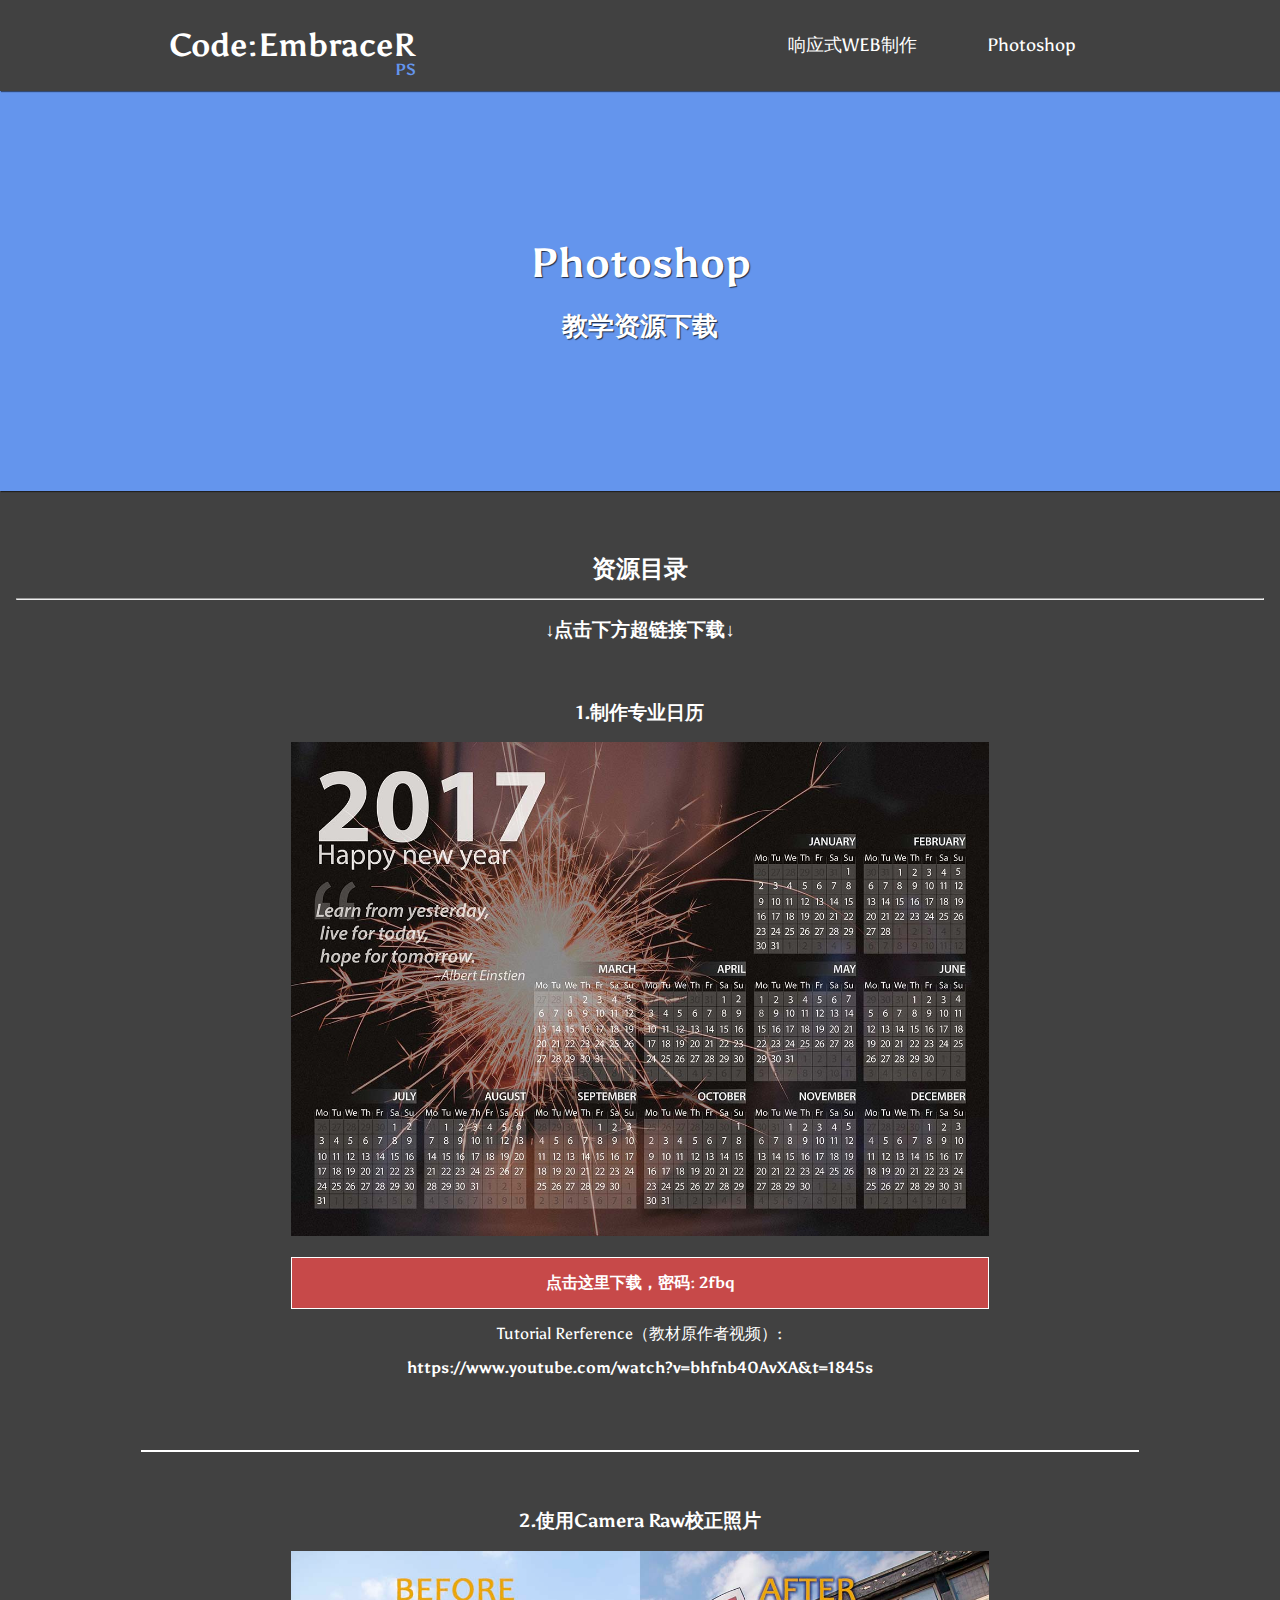
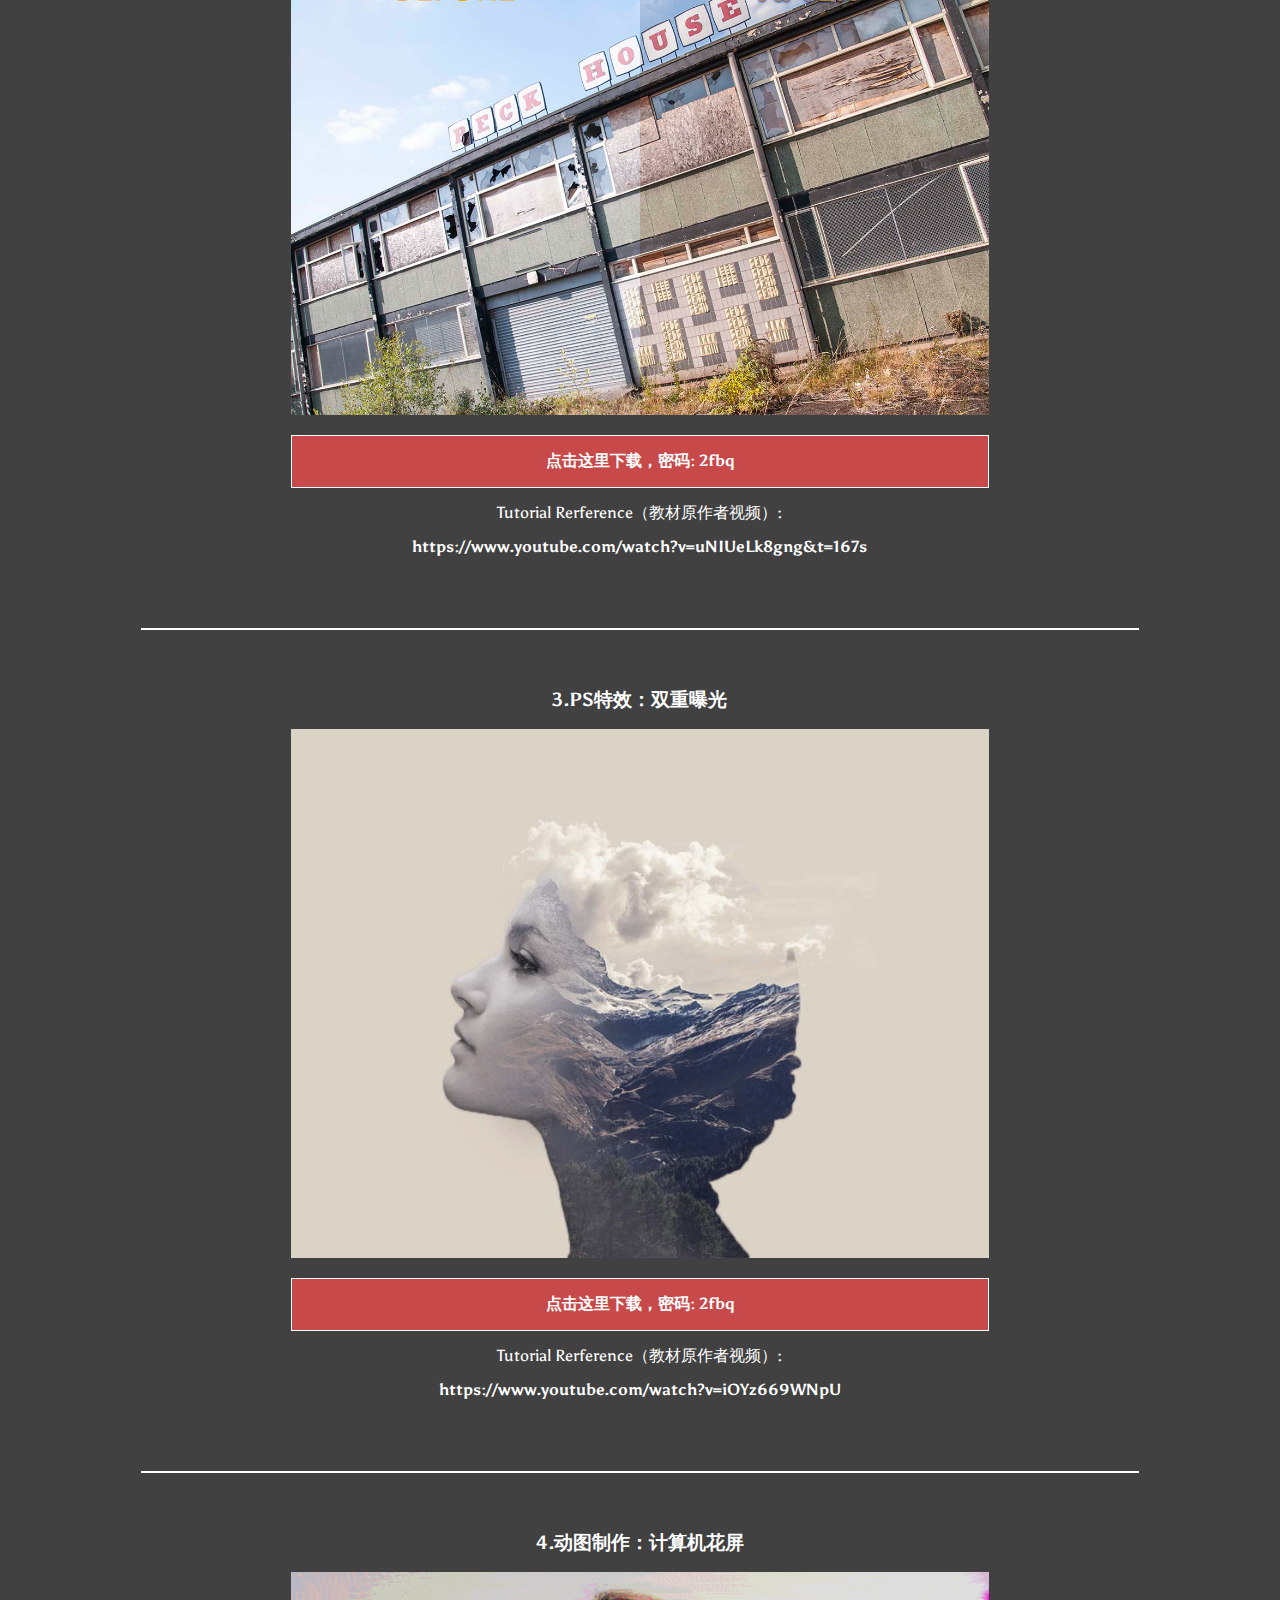
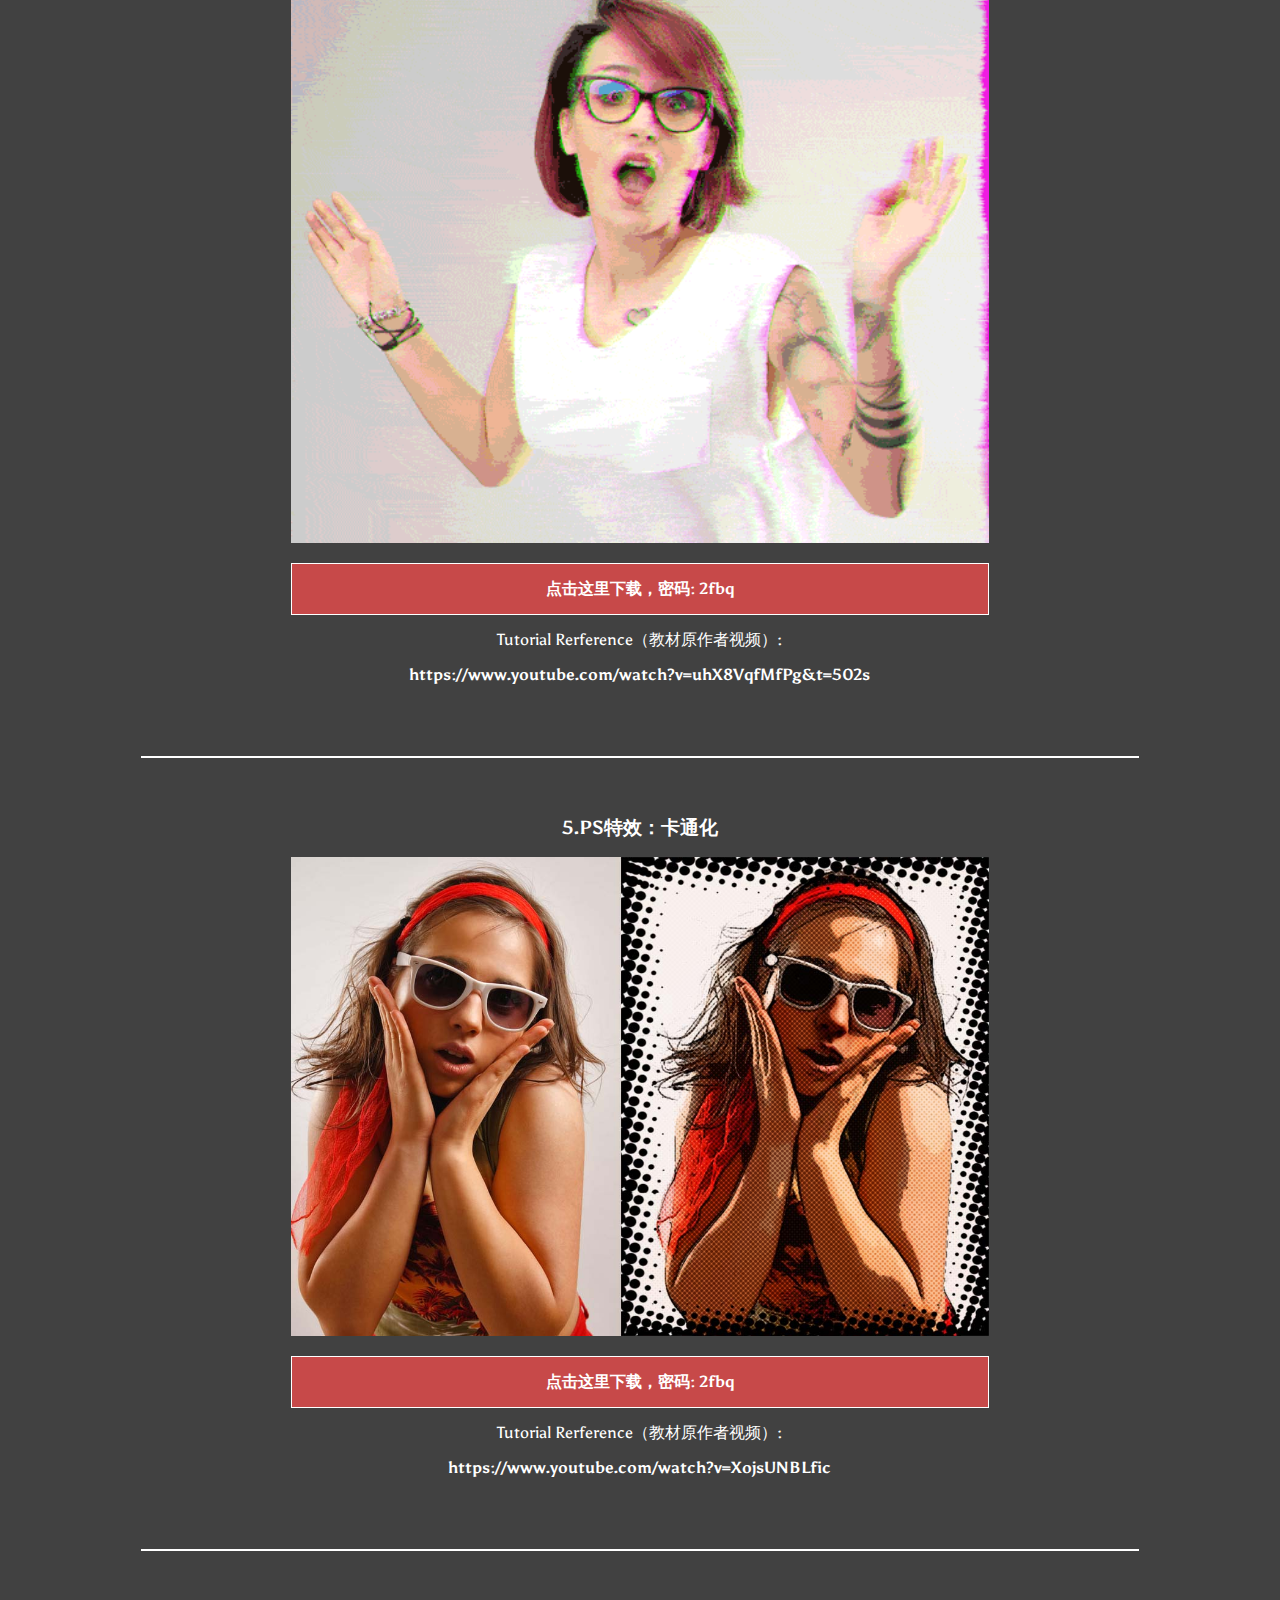
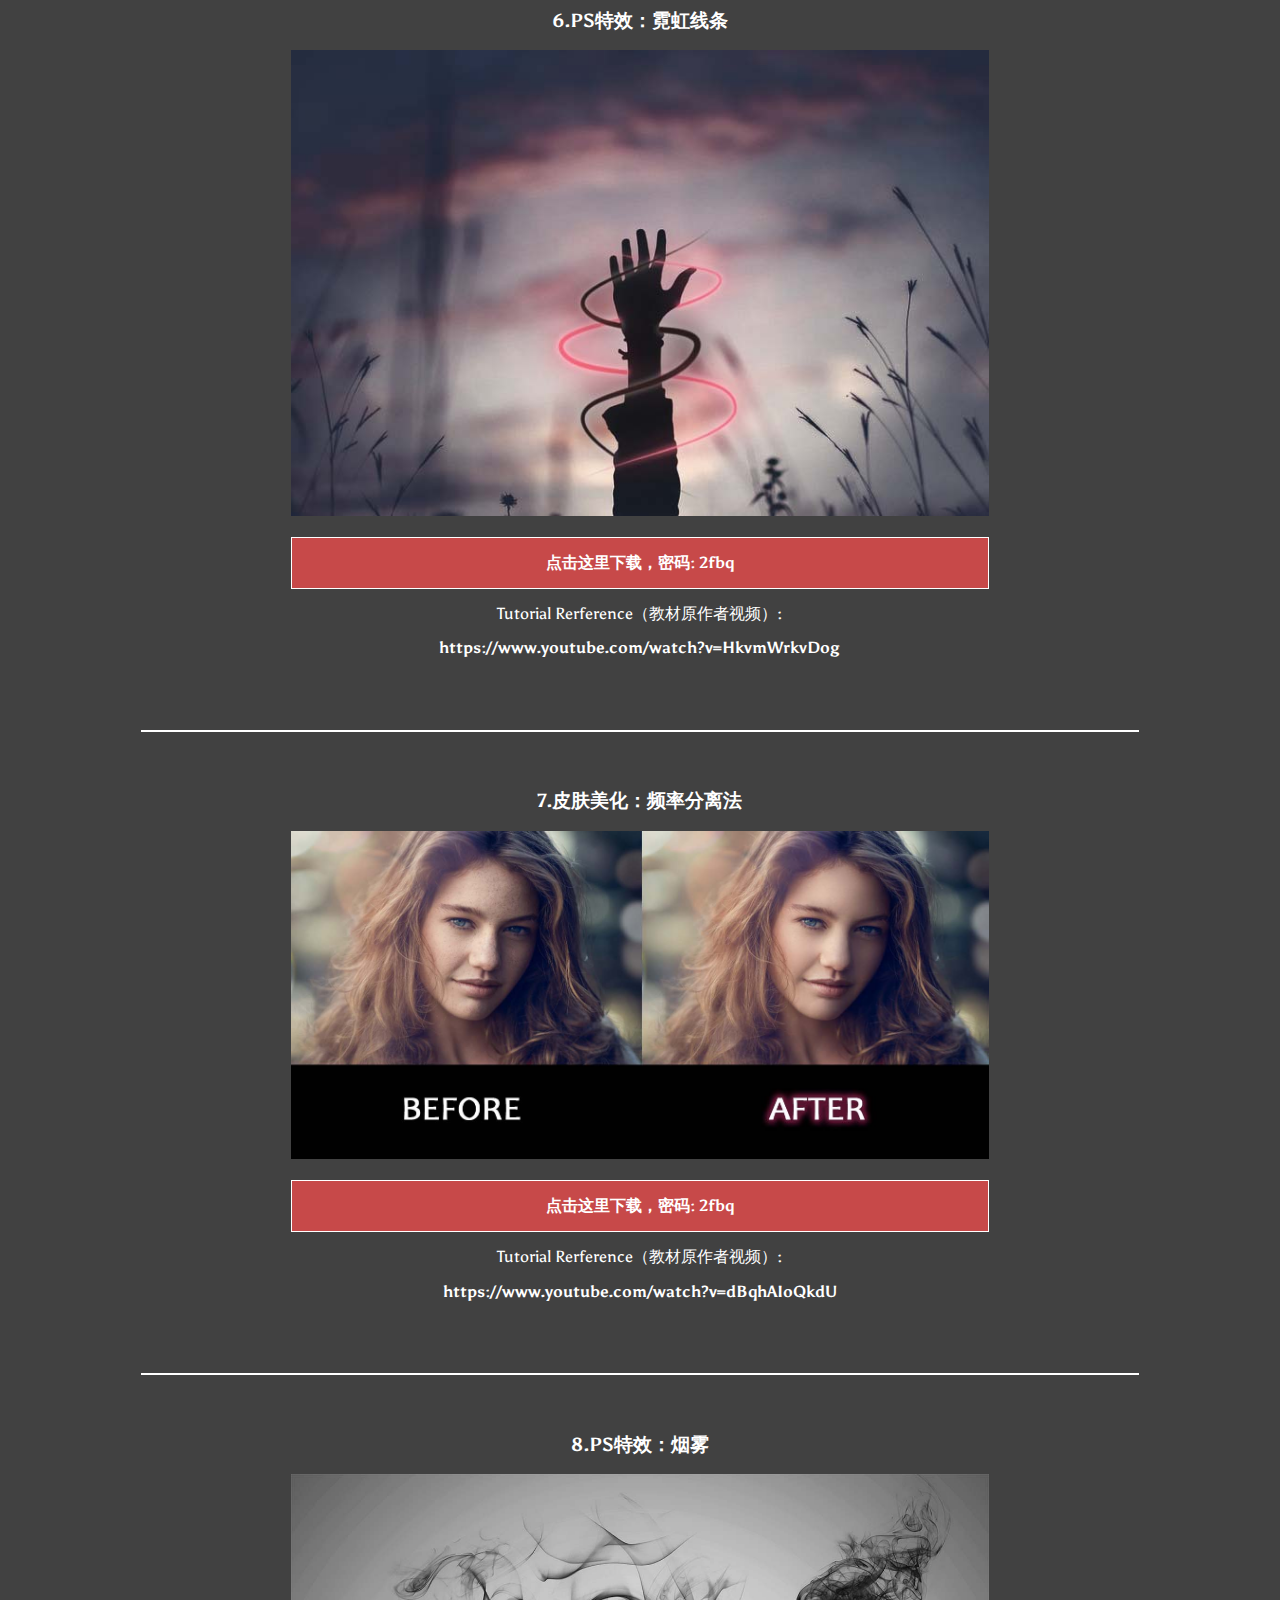
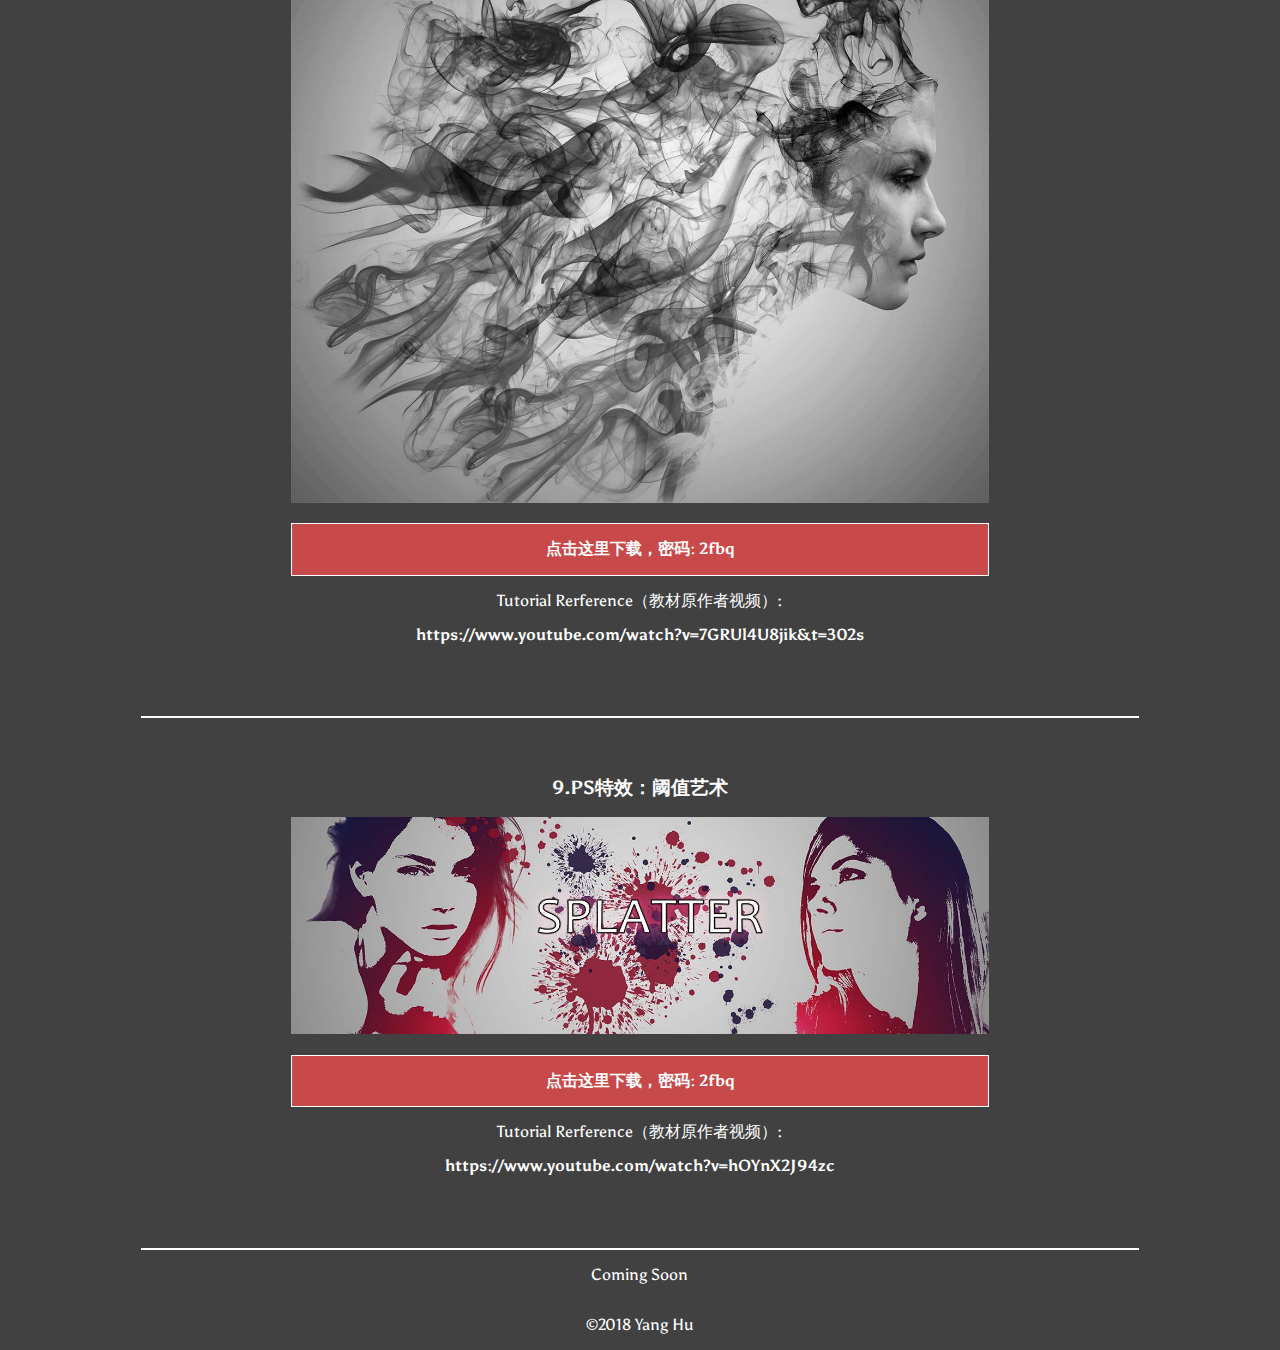
==== ps.html @ e0faf9c2 "responsive update" ====
<!DOCTYPE html>
<html>
<head>
    <head>
        <title>欢迎来到Yang的个人网站</title>
        <meta charset="utf-8"/>
        <link rel="stylesheet" type="text/css" href="sass/main.css">
        <link rel="stylesheet" type="text/css" href="sass/normalize.css">
        <link rel="shortcut icon" type="image/x-icon" href="images/favicon.ico">
        <meta name="viewport" content="width=device-width, initial-scale=1.0" />
    </head>
<body id="ps_page">

        <div class="wrap">
            <header class="main-header">
                <div class="logo_container">
                    
                    <h1 class="main-logo">
                        <a href="index.html">Code:EmbraceR</a>
                    </h1>
                    <h4>PS</h4>
                </div>
                <ul class="main-nav">
                    <li><a href="web.html">响应式WEB制作</a></li>
                    <li><a href="ps.html">Photoshop</a></li>    
<!--                    <li><a href="#">关于我</a></li>    -->
                </ul>
            </header>
            <section class="jumbotron">
                <h1>Photoshop</h1>
                <h2>教学资源下载</h2>
            </section>
  
  <section class="ps_container">
      <h2>资源目录</h2>
      <hr>
      <h3>↓点击下方超链接下载↓</h3>
      
      
    <div class="gallery">

        
        <figure>
            <a name="one"></a>
            <h3>1.制作专业日历</h3>
            <img src="images/PS//preview_lesson_1.jpg">
            <figcaption><a href="https://pan.baidu.com/s/19yXXMOMMv38JHJ6XLwfFrA">点击这里下载，密码: 2fbq</a></figcaption>
            <p>Tutorial Rerference（教材原作者视频）:<br/>
               <a href="https://www.youtube.com/watch?v=bhfnb40AvXA&t=1845s">https://www.youtube.com/watch?v=bhfnb40AvXA&t=1845s</a>
            </p>
        </figure>
        <hr>

        <figure>
            <a name="two"></a>
            <h3>2.使用Camera Raw校正照片</h3>
            <img src="images/PS//preview_lesson_2.jpg">
            <figcaption><a href="https://pan.baidu.com/s/19yXXMOMMv38JHJ6XLwfFrA">点击这里下载，密码: 2fbq</a></figcaption>
            <p>Tutorial Rerference（教材原作者视频）:<br/>
               <a href="https://www.youtube.com/watch?v=uNIUeLk8gng&t=167s">https://www.youtube.com/watch?v=uNIUeLk8gng&t=167s</a>
            </p>
        </figure>
        <hr>

        <figure>
            <a name="three"></a>
            <h3>3.PS特效：双重曝光</h3>
            <img src="images/PS//preview_lesson_3.jpg">
            <figcaption><a href="https://pan.baidu.com/s/19yXXMOMMv38JHJ6XLwfFrA">点击这里下载，密码: 2fbq</a></figcaption>
            <p>Tutorial Rerference（教材原作者视频）:<br/>
               <a href="https://www.youtube.com/watch?v=iOYz669WNpU">https://www.youtube.com/watch?v=iOYz669WNpU</a>
            </p>
        </figure>
        <hr>

        <figure>
            <a name="four"></a>
            <h3>4.动图制作：计算机花屏</h3>
            <img src="images/PS//preview_lesson_4.gif">
            <figcaption><a href="https://pan.baidu.com/s/19yXXMOMMv38JHJ6XLwfFrA">点击这里下载，密码: 2fbq</a></figcaption>
            <p>Tutorial Rerference（教材原作者视频）:<br/>
               <a href="https://www.youtube.com/watch?v=uhX8VqfMfPg&t=502s">https://www.youtube.com/watch?v=uhX8VqfMfPg&t=502s</a>
            </p>
        </figure>
        <hr>

        <figure>
            <a name="five"></a>
            <h3>5.PS特效：卡通化</h3>
            <img src="images/PS//preview_lesson_5.jpg">
            <figcaption><a href="https://pan.baidu.com/s/19yXXMOMMv38JHJ6XLwfFrA">点击这里下载，密码: 2fbq</a></figcaption>
            <p>Tutorial Rerference（教材原作者视频）:<br/>
               <a href="https://www.youtube.com/watch?v=XojsUNBLfic">https://www.youtube.com/watch?v=XojsUNBLfic</a>
            </p>
        </figure>
        <hr>

        <figure>
            <a name="six"></a>
            <h3>6.PS特效：霓虹线条</h3>
            <img src="images/PS//preview_lesson_6.jpg">
            <figcaption><a href="https://pan.baidu.com/s/19yXXMOMMv38JHJ6XLwfFrA">点击这里下载，密码: 2fbq</a></figcaption>
            <p>Tutorial Rerference（教材原作者视频）:<br/>
               <a href="https://www.youtube.com/watch?v=HkvmWrkvDog">https://www.youtube.com/watch?v=HkvmWrkvDog</a>
            </p>
        </figure>
        <hr>

        <figure>
            <a name="seven"></a>
            <h3>7.皮肤美化：频率分离法</h3>
            <img src="images/PS//preview_lesson_7.jpg">
            <figcaption><a href="https://pan.baidu.com/s/19yXXMOMMv38JHJ6XLwfFrA">点击这里下载，密码: 2fbq</a></figcaption>
            <p>Tutorial Rerference（教材原作者视频）:<br/>
               <a href="https://www.youtube.com/watch?v=dBqhAIoQkdU">https://www.youtube.com/watch?v=dBqhAIoQkdU</a>
            </p>
        </figure>
        <hr>

        <figure>
            <a name="eight"></a>
            <h3>8.PS特效：烟雾</h3>
            <img src="images/PS//preview_lesson_8.jpg">
            <figcaption><a href="https://pan.baidu.com/s/19yXXMOMMv38JHJ6XLwfFrA">点击这里下载，密码: 2fbq</a></figcaption>
            <p>Tutorial Rerference（教材原作者视频）:<br/>
               <a href="https://www.youtube.com/watch?v=7GRUl4U8jik&t=302s">https://www.youtube.com/watch?v=7GRUl4U8jik&t=302s</a>
            </p>
        </figure>
        <hr>

        <figure>
            <a name="nine"></a>
            <h3>9.PS特效：阈值艺术</h3>
            <img src="images/PS//preview_lesson_9.jpg">
            <figcaption><a href="https://pan.baidu.com/s/19yXXMOMMv38JHJ6XLwfFrA">点击这里下载，密码: 2fbq</a></figcaption>
            <p>Tutorial Rerference（教材原作者视频）:<br/>
               <a href="https://www.youtube.com/watch?v=hOYnX2J94zc">https://www.youtube.com/watch?v=hOYnX2J94zc</a>
            </p>
        </figure>
        <hr>
        <p class="comingsoon">Coming Soon</p>
    </div>
  </section>
  
  <footer>
    	<div class="row">
        <p class="col-sm-4">&copy;2018 Yang Hu</p>
        </div>
  </footer>
  
  
    </div>
  
</body>

      
<!--
      <div class="gallery">

                <hr>
                <figure>
                    <a name="one"></a>
                    <h3>1.制作专业日历</h3>
                    <img src="images/PS//preview_lesson_1.jpg">
                    <figcaption><a href="https://pan.baidu.com/s/19yXXMOMMv38JHJ6XLwfFrA">点击这里下载，密码: 2fbq</a></figcaption>
                    <p>Tutorial Rerference（教材原作者视频）:<br/>
                       <a href="https://www.youtube.com/watch?v=bhfnb40AvXA&t=1845s">https://www.youtube.com/watch?v=bhfnb40AvXA&t=1845s</a>
                    </p>
                </figure>
                <hr>
          
                <figure>
                    <a name="two"></a>
                    <h3>2.使用Camera Raw校正照片</h3>
                    <img src="images/PS//preview_lesson_2.jpg">
                    <figcaption><a href="https://pan.baidu.com/s/19yXXMOMMv38JHJ6XLwfFrA">点击这里下载，密码: 2fbq</a></figcaption>
                    <p>Tutorial Rerference（教材原作者视频）:<br/>
                       <a href="https://www.youtube.com/watch?v=uNIUeLk8gng&t=167s">https://www.youtube.com/watch?v=uNIUeLk8gng&t=167s</a>
                    </p>
                </figure>
                <hr>
          
                <figure>
                    <a name="three"></a>
                    <h3>3.PS特效：双重曝光</h3>
                    <img src="images/PS//preview_lesson_3.jpg">
                    <figcaption><a href="https://pan.baidu.com/s/19yXXMOMMv38JHJ6XLwfFrA">点击这里下载，密码: 2fbq</a></figcaption>
                    <p>Tutorial Rerference（教材原作者视频）:<br/>
                       <a href="https://www.youtube.com/watch?v=iOYz669WNpU">https://www.youtube.com/watch?v=iOYz669WNpU</a>
                    </p>
                </figure>
                <hr>
          
                <figure>
                    <a name="four"></a>
                    <h3>4.动图制作：计算机花屏</h3>
                    <img src="images/PS//preview_lesson_4.gif">
                    <figcaption><a href="https://pan.baidu.com/s/19yXXMOMMv38JHJ6XLwfFrA">点击这里下载，密码: 2fbq</a></figcaption>
                    <p>Tutorial Rerference（教材原作者视频）:<br/>
                       <a href="https://www.youtube.com/watch?v=uhX8VqfMfPg&t=502s">https://www.youtube.com/watch?v=uhX8VqfMfPg&t=502s</a>
                    </p>
                </figure>
                <hr>

                <figure>
                    <a name="five"></a>
                    <h3>5.PS特效：卡通化</h3>
                    <img src="images/PS//preview_lesson_5.jpg">
                    <figcaption><a href="https://pan.baidu.com/s/19yXXMOMMv38JHJ6XLwfFrA">点击这里下载，密码: 2fbq</a></figcaption>
                    <p>Tutorial Rerference（教材原作者视频）:<br/>
                       <a href="https://www.youtube.com/watch?v=XojsUNBLfic">https://www.youtube.com/watch?v=XojsUNBLfic</a>
                    </p>
                </figure>
                <hr>
          
                <figure>
                    <a name="six"></a>
                    <h3>6.PS特效：霓虹线条</h3>
                    <img src="images/PS//preview_lesson_6.jpg">
                    <figcaption><a href="https://pan.baidu.com/s/19yXXMOMMv38JHJ6XLwfFrA">点击这里下载，密码: 2fbq</a></figcaption>
                    <p>Tutorial Rerference（教材原作者视频）:<br/>
                       <a href="https://www.youtube.com/watch?v=HkvmWrkvDog">https://www.youtube.com/watch?v=HkvmWrkvDog</a>
                    </p>
                </figure>
                <hr>
          
                <figure>
                    <a name="seven"></a>
                    <h3>7.皮肤美化：频率分离法</h3>
                    <img src="images/PS//preview_lesson_7.jpg">
                    <figcaption><a href="https://pan.baidu.com/s/19yXXMOMMv38JHJ6XLwfFrA">点击这里下载，密码: 2fbq</a></figcaption>
                    <p>Tutorial Rerference（教材原作者视频）:<br/>
                       <a href="https://www.youtube.com/watch?v=dBqhAIoQkdU">https://www.youtube.com/watch?v=dBqhAIoQkdU</a>
                    </p>
                </figure>
                <hr>
          
                <figure>
                    <a name="eight"></a>
                    <h3>8.PS特效：烟雾</h3>
                    <img src="images/PS//preview_lesson_8.jpg">
                    <figcaption><a href="https://pan.baidu.com/s/19yXXMOMMv38JHJ6XLwfFrA">点击这里下载，密码: 2fbq</a></figcaption>
                    <p>Tutorial Rerference（教材原作者视频）:<br/>
                       <a href="https://www.youtube.com/watch?v=7GRUl4U8jik&t=302s">https://www.youtube.com/watch?v=7GRUl4U8jik&t=302s</a>
                    </p>
                </figure>
                <hr>

                <figure>
                    <a name="nine"></a>
                    <h3>9.PS特效：阈值艺术</h3>
                    <img src="images/PS//preview_lesson_9.jpg">
                    <figcaption><a href="https://pan.baidu.com/s/19yXXMOMMv38JHJ6XLwfFrA">点击这里下载，密码: 2fbq</a></figcaption>
                    <p>Tutorial Rerference（教材原作者视频）:<br/>
                       <a href="https://www.youtube.com/watch?v=hOYnX2J94zc">https://www.youtube.com/watch?v=hOYnX2J94zc</a>
                    </p>
                </figure>
                <hr>
                <p class="comingsoon">Coming Soon</p>
        </div>
-->
---- sass/main.css ----
@import url("https://fonts.googleapis.com/css?family=Roboto");
@import url("https://fonts.googleapis.com/css?family=Asul");
* {
  box-sizing: border-box;
  text-decoration: none;
  list-style: none;
  margin: 0;
  padding: 0;
  font-family: 'Asul', sans-serif; }

header {
  background-color: #414141;
  text-align: center;
  padding: 1em 0; }
  header a {
    color: white;
    display: block; }
  header .main-logo {
    margin: 0;
    padding-bottom: .5em; }
    header .main-logo a {
      color: white; }
      header .main-logo a:hover {
        color: #A58FEE; }
  header .main-nav li a {
    padding: 1em 0; }
    header .main-nav li a:hover {
      background-color: firebrick;
      transition: .3s; }

@media screen and (min-width: 690px) {
  .main-header {
    display: flex;
    justify-content: space-around;
    align-items: center;
    padding: 0;
    position: relative;
    z-index: 1000;
    box-shadow: 1px 1px 1px rgba(0, 0, 0, 0.5); }
    .main-header .main-logo {
      padding: 0; }
      .main-header .main-logo a {
        padding: .5em 0; }
    .main-header .main-nav {
      display: flex; }
      .main-header .main-nav li {
        font-size: 1.1em; }
        .main-header .main-nav li a {
          padding: 2em 2em; } }
footer {
  text-align: center;
  color: white;
  padding: 1em 0; }

.wrap {
  min-height: calc(100vh - 50px); }

.jumbotron {
  background-color: #544094;
  text-align: center;
  padding: 1.2em 1em;
  height: 300px;
  display: flex;
  flex-direction: column;
  justify-content: center;
  color: white;
  text-shadow: 1px 1px 1px rgba(0, 0, 0, 0.7);
  cursor: default; }
  .jumbotron h1, .jumbotron h2 {
    margin: 0; }
  .jumbotron h1 {
    font-size: 1.6em; }
  .jumbotron h2 {
    font-size: 1em;
    padding-top: 1em; }

@media screen and (min-width: 690px) {
  .jumbotron {
    height: 400px;
    font-size: 1.6em;
    box-shadow: 1px 1px 1px rgba(0, 0, 0, 0.5); } }
body {
  background-color: #414141; }

.col {
  margin: 2em 0;
  display: flex;
  flex-direction: column;
  align-items: center;
  justify-content: center;
  color: white;
  padding: 1em;
  cursor: default; }
  .col h1 {
    font-size: 4em;
    margin: 0; }
  .col p {
    padding: 1em 0;
    font-size: 1.2em; }
  .col ul li {
    padding: .5em 0;
    list-style: square;
    font-size: 1.1em; }
  .col .button {
    margin: 3em 0; }
    .col .button a {
      padding: 1em 6em;
      border-radius: 10px;
      background-color: white;
      border: 0px;
      font-weight: 600;
      font-size: 1.2em;
      color: black; }
      .col .button a:hover {
        background-color: #9CBF56;
        color: white;
        transition: .2s;
        text-shadow: 1px 2px 1px black; }

.web_dev h1 {
  text-shadow: 3px 4px 3px #9CBF56; }

.photoshop h1 {
  text-shadow: 3px 4px 3px cornflowerblue; }
.photoshop .button a:hover {
  background-color: cornflowerblue; }

@media screen and (min-width: 690px) {
  .index_container {
    display: flex;
    width: 90%;
    margin: auto;
    justify-content: space-around;
    align-items: baseline; }
    .index_container button {
      padding: 1em 4em; } }
body#web_page {
  background-color: #414141; }
  body#web_page .jumbotron {
    background-color: #9CBF56; }

header {
  background-color: #414141;
  text-align: center;
  padding: 1em 0; }
  header a {
    color: white;
    display: block; }
  header .main-logo {
    margin: 0;
    padding-bottom: .5em; }
    header .main-logo a {
      color: white; }
      header .main-logo a:hover {
        color: #A58FEE; }
  header .main-nav li a {
    padding: 1em 0; }
    header .main-nav li a:hover {
      background-color: firebrick;
      transition: .3s; }

@media screen and (min-width: 690px) {
  .main-header {
    display: flex;
    justify-content: space-around;
    align-items: center;
    padding: 0;
    position: relative;
    z-index: 1000;
    box-shadow: 1px 1px 1px rgba(0, 0, 0, 0.5); }
    .main-header .main-logo {
      padding: 0; }
      .main-header .main-logo a {
        padding: .5em 0; }
    .main-header .main-nav {
      display: flex; }
      .main-header .main-nav li {
        font-size: 1.1em; }
        .main-header .main-nav li a {
          padding: 2em 2em; } }
footer {
  text-align: center;
  color: white;
  padding: 1em 0; }

.wrap {
  min-height: calc(100vh - 50px); }

.jumbotron {
  background-color: #544094;
  text-align: center;
  padding: 1.2em 1em;
  height: 300px;
  display: flex;
  flex-direction: column;
  justify-content: center;
  color: white;
  text-shadow: 1px 1px 1px rgba(0, 0, 0, 0.7);
  cursor: default; }
  .jumbotron h1, .jumbotron h2 {
    margin: 0; }
  .jumbotron h1 {
    font-size: 1.6em; }
  .jumbotron h2 {
    font-size: 1em;
    padding-top: 1em; }

@media screen and (min-width: 690px) {
  .jumbotron {
    height: 400px;
    font-size: 1.6em;
    box-shadow: 1px 1px 1px rgba(0, 0, 0, 0.5); } }
h4 {
  color: #9CBF56; }

.web_container {
  margin-top: 3em;
  text-align: center;
  color: white;
  padding: 1em; }
  .web_container hr {
    margin: 1em 0; }
  .web_container h3 {
    margin: 1em 0; }
  .web_container .course_menu {
    width: 90%;
    margin: 0;
    margin: auto; }
    .web_container .course_menu li {
      text-align: left;
      font-size: 1.1em;
      list-style: decimal;
      width: 80%;
      margin: auto; }
      .web_container .course_menu li a {
        color: white;
        display: block;
        padding: 1.5em 0;
        border: 2px solid rgba(255, 255, 255, 0); }
        .web_container .course_menu li a:hover {
          background-color: #9CBF56;
          border: 2px solid white;
          transition: .3s;
          text-shadow: 1px 1px 1px rgba(0, 0, 0, 0.5);
          border-radius: 5px; }
        .web_container .course_menu li a::before {
          content: "   ";
          display: inline-block;
          width: 10px; }

@media screen and (min-width: 690px) {
  .web_container {
    width: 90%;
    margin: auto; }
    .web_container .course_menu {
      width: 100%;
      margin: auto;
      display: flex;
      justify-content: space-evenly; }
      .web_container .course_menu .grouping {
        padding: 1em;
        border: 1px dotted white;
        flex-basis: 30%; }
      .web_container .course_menu .groupOne::before {
        content: "I";
        font-size: 2em; }
      .web_container .course_menu .groupTwo::before {
        content: "II";
        font-size: 2em; }
      .web_container .course_menu .groupThree::before {
        content: "III";
        font-size: 2em; }

  .logo_container {
    position: relative; }
    .logo_container h4 {
      margin: 0;
      position: absolute;
      bottom: 0;
      right: 0; } }
header {
  background-color: #414141;
  text-align: center;
  padding: 1em 0; }
  header a {
    color: white;
    display: block; }
  header .main-logo {
    margin: 0;
    padding-bottom: .5em; }
    header .main-logo a {
      color: white; }
      header .main-logo a:hover {
        color: #A58FEE; }
  header .main-nav li a {
    padding: 1em 0; }
    header .main-nav li a:hover {
      background-color: firebrick;
      transition: .3s; }

@media screen and (min-width: 690px) {
  .main-header {
    display: flex;
    justify-content: space-around;
    align-items: center;
    padding: 0;
    position: relative;
    z-index: 1000;
    box-shadow: 1px 1px 1px rgba(0, 0, 0, 0.5); }
    .main-header .main-logo {
      padding: 0; }
      .main-header .main-logo a {
        padding: .5em 0; }
    .main-header .main-nav {
      display: flex; }
      .main-header .main-nav li {
        font-size: 1.1em; }
        .main-header .main-nav li a {
          padding: 2em 2em; } }
footer {
  text-align: center;
  color: white;
  padding: 1em 0; }

.wrap {
  min-height: calc(100vh - 50px); }

.jumbotron {
  background-color: #544094;
  text-align: center;
  padding: 1.2em 1em;
  height: 300px;
  display: flex;
  flex-direction: column;
  justify-content: center;
  color: white;
  text-shadow: 1px 1px 1px rgba(0, 0, 0, 0.7);
  cursor: default; }
  .jumbotron h1, .jumbotron h2 {
    margin: 0; }
  .jumbotron h1 {
    font-size: 1.6em; }
  .jumbotron h2 {
    font-size: 1em;
    padding-top: 1em; }

@media screen and (min-width: 690px) {
  .jumbotron {
    height: 400px;
    font-size: 1.6em;
    box-shadow: 1px 1px 1px rgba(0, 0, 0, 0.5); } }
body#ps_page {
  background-color: #414141; }
  body#ps_page .jumbotron {
    background-color: cornflowerblue; }
  body#ps_page h4 {
    color: cornflowerblue; }

.ps_container {
  margin-top: 3em;
  text-align: center;
  color: white;
  padding: 1em; }
  .ps_container hr {
    margin: 1em 0; }
  .ps_container h3 {
    margin: 1em 0; }

.gallery {
  margin: auto; }
  .gallery img {
    width: 100%;
    margin: auto;
    padding-bottom: 1em; }
  .gallery hr {
    border: 0.5px solid white; }
  .gallery figure {
    margin: auto;
    padding: 1.5rem 0; }
    .gallery figure p {
      color: white;
      padding: 1em 0; }
      .gallery figure p a {
        display: block;
        padding: 1em 0; }
    .gallery figure figcaption {
      color: white;
      border: 0.5px solid white;
      padding: 1rem 0;
      text-align: center;
      background-color: #c74949; }
    .gallery figure a {
      color: white;
      font-weight: 600; }
      .gallery figure a:hover {
        color: cornflowerblue; }

@media screen and (min-width: 690px) {
  .ps_container .gallery {
    width: 80%; }
    .ps_container .gallery img {
      width: 70%; }
    .ps_container .gallery figure figcaption {
      width: 70%;
      margin: auto; } }
@media screen and (min-width: 1600px) {
  .ps_container .gallery {
    width: 80%; }
    .ps_container .gallery img {
      width: 50%; }
    .ps_container .gallery figure figcaption {
      width: 50%;
      margin: auto; } }
span {
  color: #FFA720; }

span.web_span {
  color: #9cbf56; }

/*# sourceMappingURL=main.css.map */
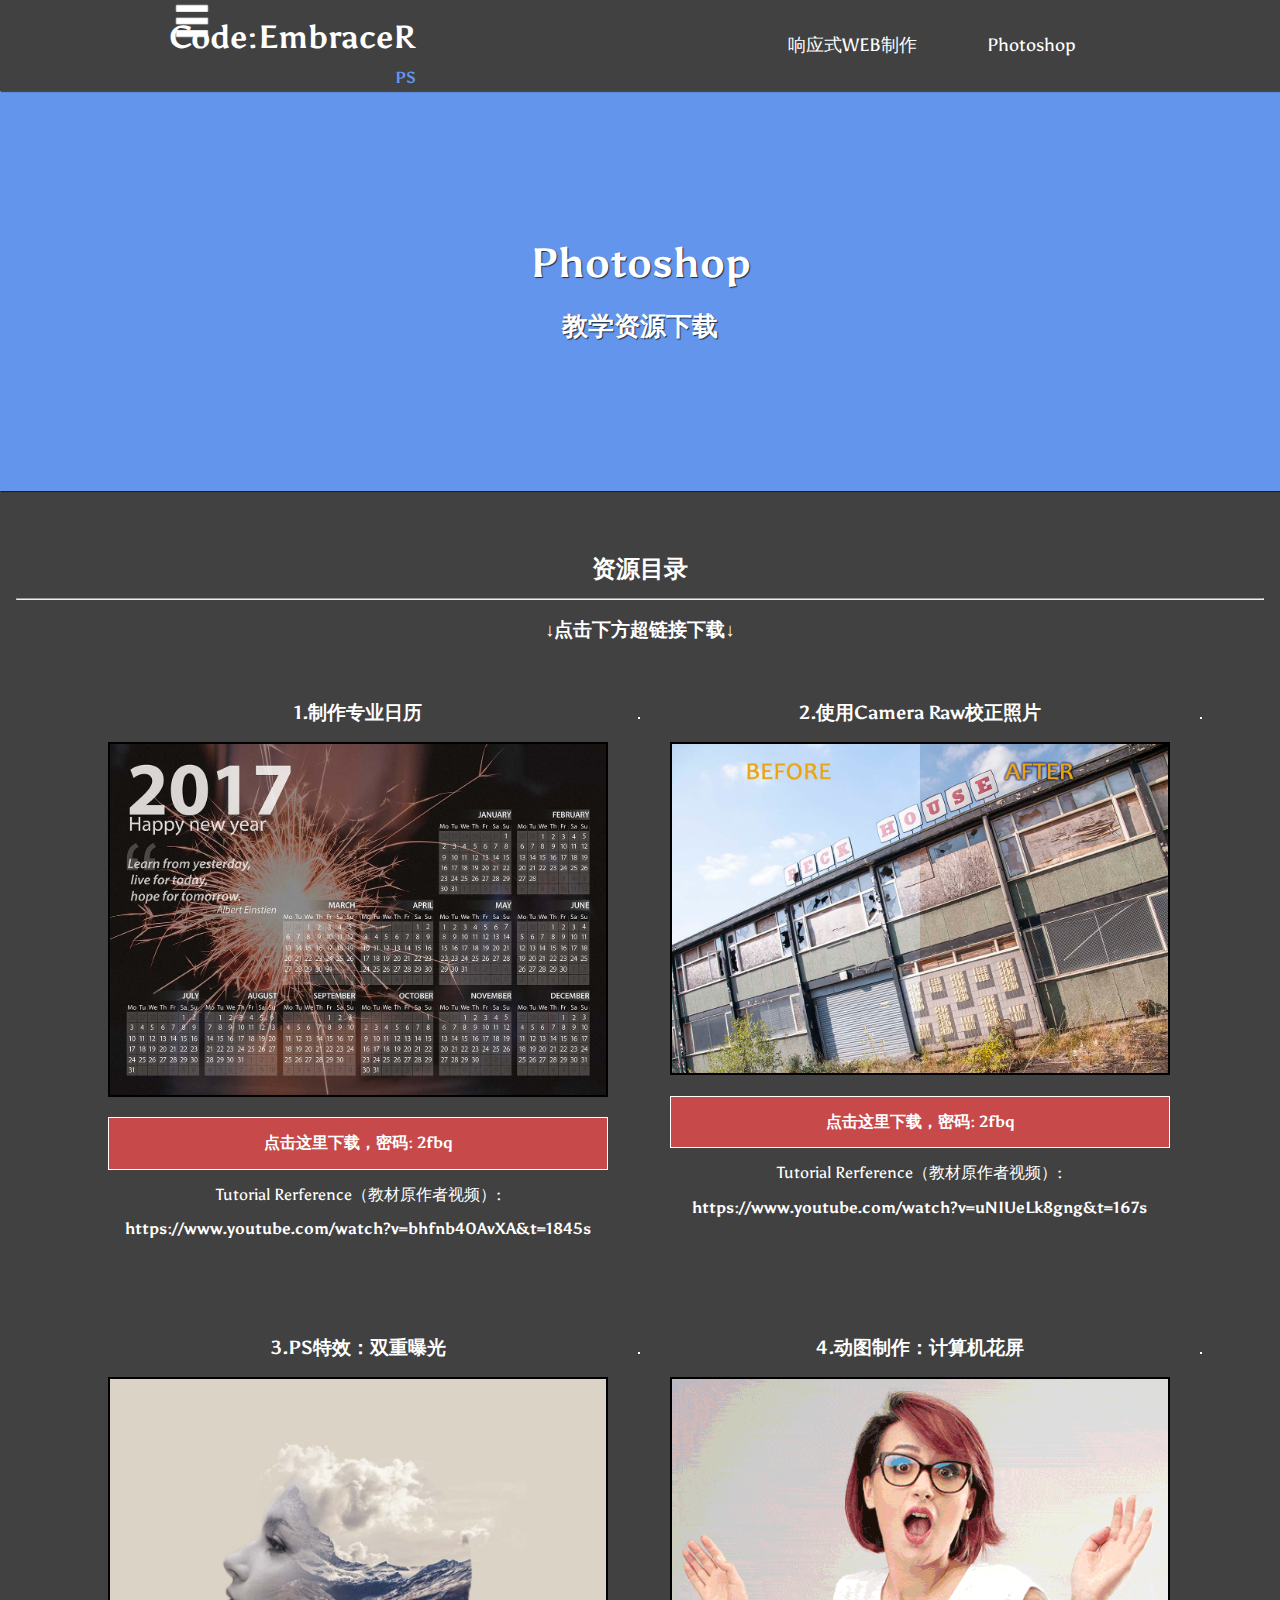
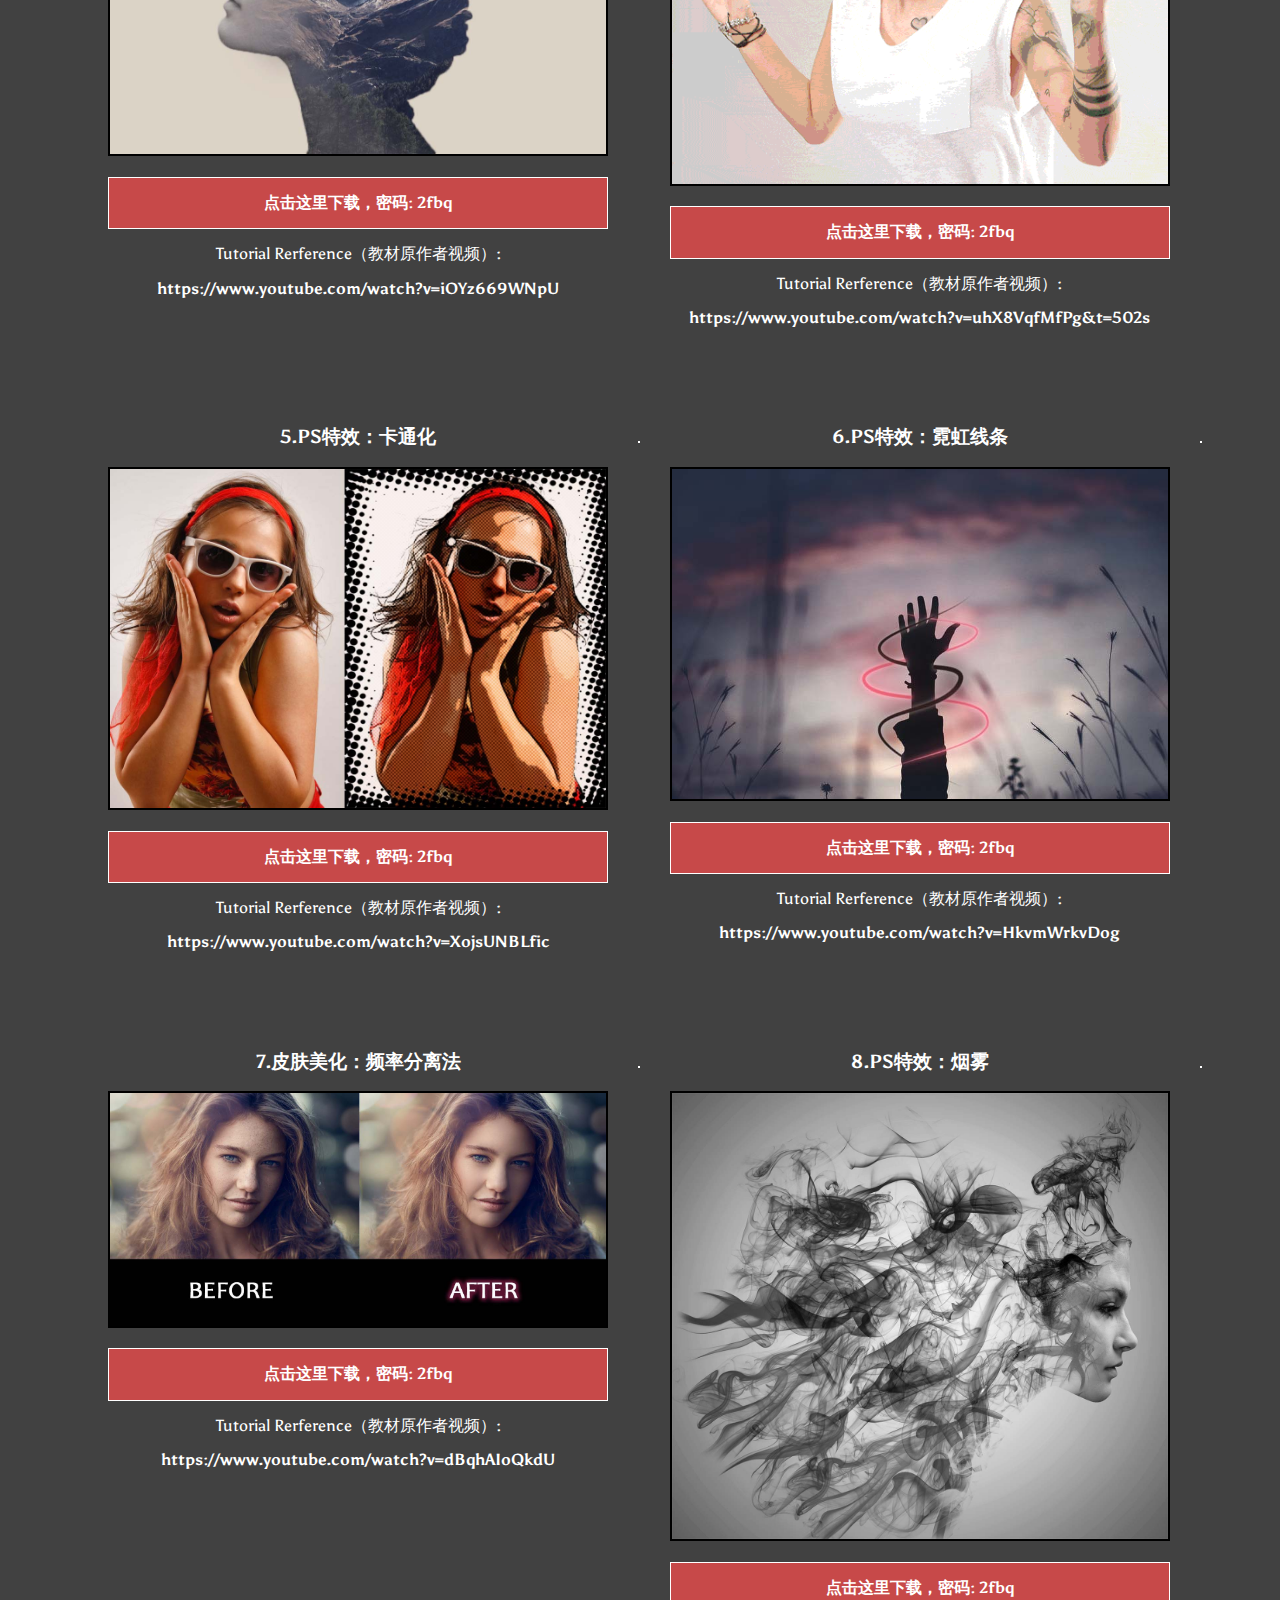
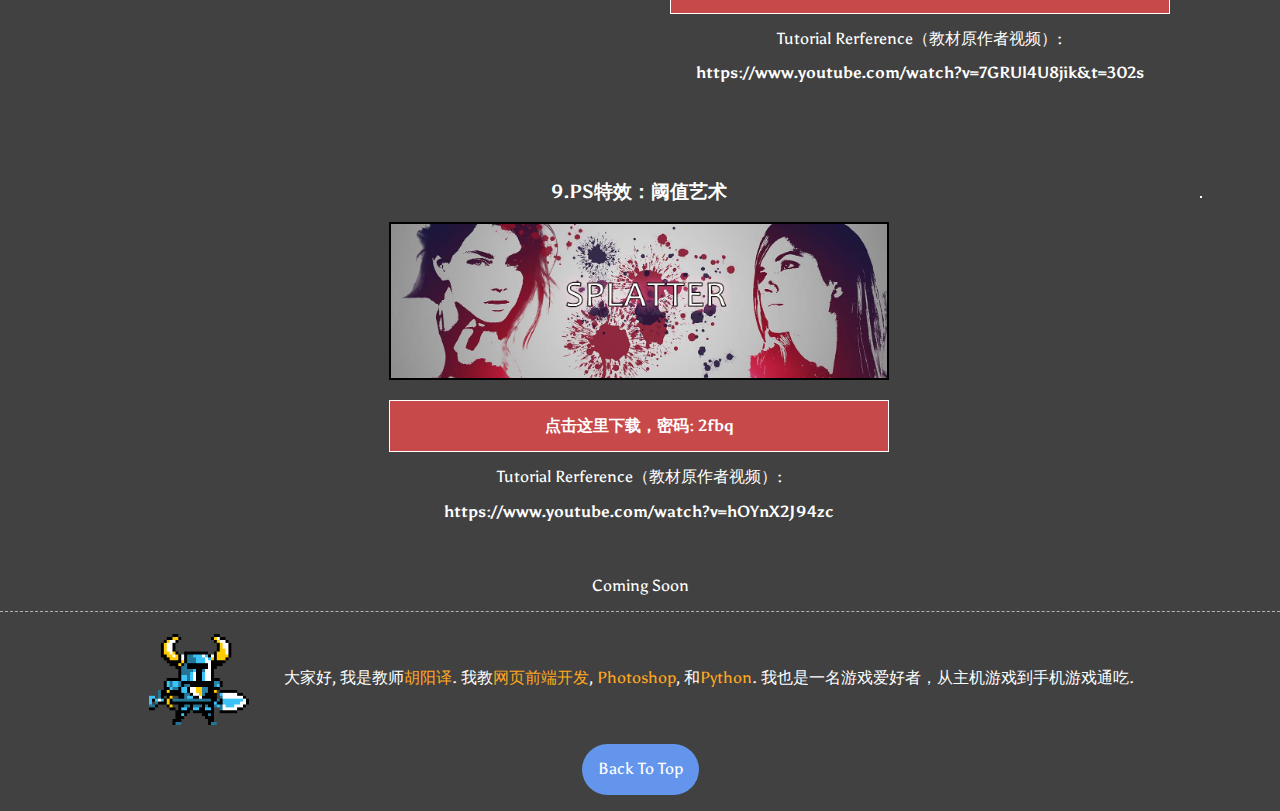
==== commit 00169f27: "Add jQuery animation on navigation bar Signed-off-by: Yang Hu <hyytez@gmail.com>" ====
--- a/ps.html
+++ b/ps.html
@@ -14,7 +14,7 @@
         <div class="wrap">
             <header class="main-header">
                 <div class="logo_container">
-                    
+                    <img src="images/icon-8.png" class="foldButton">
                     <h1 class="main-logo">
                         <a href="index.html">Code:EmbraceR</a>
                     </h1>
@@ -23,12 +23,12 @@
                 <ul class="main-nav">
                     <li><a href="web.html">响应式WEB制作</a></li>
                     <li><a href="ps.html">Photoshop</a></li>    
-<!--                    <li><a href="#">关于我</a></li>    -->
                 </ul>
             </header>
             <section class="jumbotron">
                 <h1>Photoshop</h1>
                 <h2>教学资源下载</h2>
+
             </section>
   
   <section class="ps_container">
@@ -137,126 +137,36 @@
                <a href="https://www.youtube.com/watch?v=hOYnX2J94zc">https://www.youtube.com/watch?v=hOYnX2J94zc</a>
             </p>
         </figure>
+        
+
         <hr>
-        <p class="comingsoon">Coming Soon</p>
+        
     </div>
+    <p class="comingsoon">Coming Soon</p>
   </section>
   
-  <footer>
-    	<div class="row">
-        <p class="col-sm-4">&copy;2018 Yang Hu</p>
-        </div>
-  </footer>
+<!---------------------------------     
+              Footer
+----------------------------------->
+        <footer>
+            <div class="biography">
+                <img src="images/shovel_knight.png">
+                <div class="biotext">
+                    大家好, 我是教师<span>胡阳译</span>.
+                   我教<span>网页前端开发</span>, <span>Photoshop</span>, 和<span>Python</span>.
+                  我也是一名游戏爱好者，从主机游戏到手机游戏通吃.
+                </div>
+            </div>
+            <button id="scrollTop">Back To Top</button>
+        </footer>
   
   
     </div>
-  
+<script src="js/jquery-3.3.1.min.js"></script>
+<script src="js/jquery.transit.min.js"></script>
+<script src="js/app.js"></script>
 </body>
 
       
-<!--
-      <div class="gallery">
 
-                <hr>
-                <figure>
-                    <a name="one"></a>
-                    <h3>1.制作专业日历</h3>
-                    <img src="images/PS//preview_lesson_1.jpg">
-                    <figcaption><a href="https://pan.baidu.com/s/19yXXMOMMv38JHJ6XLwfFrA">点击这里下载，密码: 2fbq</a></figcaption>
-                    <p>Tutorial Rerference（教材原作者视频）:<br/>
-                       <a href="https://www.youtube.com/watch?v=bhfnb40AvXA&t=1845s">https://www.youtube.com/watch?v=bhfnb40AvXA&t=1845s</a>
-                    </p>
-                </figure>
-                <hr>
-          
-                <figure>
-                    <a name="two"></a>
-                    <h3>2.使用Camera Raw校正照片</h3>
-                    <img src="images/PS//preview_lesson_2.jpg">
-                    <figcaption><a href="https://pan.baidu.com/s/19yXXMOMMv38JHJ6XLwfFrA">点击这里下载，密码: 2fbq</a></figcaption>
-                    <p>Tutorial Rerference（教材原作者视频）:<br/>
-                       <a href="https://www.youtube.com/watch?v=uNIUeLk8gng&t=167s">https://www.youtube.com/watch?v=uNIUeLk8gng&t=167s</a>
-                    </p>
-                </figure>
-                <hr>
-          
-                <figure>
-                    <a name="three"></a>
-                    <h3>3.PS特效：双重曝光</h3>
-                    <img src="images/PS//preview_lesson_3.jpg">
-                    <figcaption><a href="https://pan.baidu.com/s/19yXXMOMMv38JHJ6XLwfFrA">点击这里下载，密码: 2fbq</a></figcaption>
-                    <p>Tutorial Rerference（教材原作者视频）:<br/>
-                       <a href="https://www.youtube.com/watch?v=iOYz669WNpU">https://www.youtube.com/watch?v=iOYz669WNpU</a>
-                    </p>
-                </figure>
-                <hr>
-          
-                <figure>
-                    <a name="four"></a>
-                    <h3>4.动图制作：计算机花屏</h3>
-                    <img src="images/PS//preview_lesson_4.gif">
-                    <figcaption><a href="https://pan.baidu.com/s/19yXXMOMMv38JHJ6XLwfFrA">点击这里下载，密码: 2fbq</a></figcaption>
-                    <p>Tutorial Rerference（教材原作者视频）:<br/>
-                       <a href="https://www.youtube.com/watch?v=uhX8VqfMfPg&t=502s">https://www.youtube.com/watch?v=uhX8VqfMfPg&t=502s</a>
-                    </p>
-                </figure>
-                <hr>
 
-                <figure>
-                    <a name="five"></a>
-                    <h3>5.PS特效：卡通化</h3>
-                    <img src="images/PS//preview_lesson_5.jpg">
-                    <figcaption><a href="https://pan.baidu.com/s/19yXXMOMMv38JHJ6XLwfFrA">点击这里下载，密码: 2fbq</a></figcaption>
-                    <p>Tutorial Rerference（教材原作者视频）:<br/>
-                       <a href="https://www.youtube.com/watch?v=XojsUNBLfic">https://www.youtube.com/watch?v=XojsUNBLfic</a>
-                    </p>
-                </figure>
-                <hr>
-          
-                <figure>
-                    <a name="six"></a>
-                    <h3>6.PS特效：霓虹线条</h3>
-                    <img src="images/PS//preview_lesson_6.jpg">
-                    <figcaption><a href="https://pan.baidu.com/s/19yXXMOMMv38JHJ6XLwfFrA">点击这里下载，密码: 2fbq</a></figcaption>
-                    <p>Tutorial Rerference（教材原作者视频）:<br/>
-                       <a href="https://www.youtube.com/watch?v=HkvmWrkvDog">https://www.youtube.com/watch?v=HkvmWrkvDog</a>
-                    </p>
-                </figure>
-                <hr>
-          
-                <figure>
-                    <a name="seven"></a>
-                    <h3>7.皮肤美化：频率分离法</h3>
-                    <img src="images/PS//preview_lesson_7.jpg">
-                    <figcaption><a href="https://pan.baidu.com/s/19yXXMOMMv38JHJ6XLwfFrA">点击这里下载，密码: 2fbq</a></figcaption>
-                    <p>Tutorial Rerference（教材原作者视频）:<br/>
-                       <a href="https://www.youtube.com/watch?v=dBqhAIoQkdU">https://www.youtube.com/watch?v=dBqhAIoQkdU</a>
-                    </p>
-                </figure>
-                <hr>
-          
-                <figure>
-                    <a name="eight"></a>
-                    <h3>8.PS特效：烟雾</h3>
-                    <img src="images/PS//preview_lesson_8.jpg">
-                    <figcaption><a href="https://pan.baidu.com/s/19yXXMOMMv38JHJ6XLwfFrA">点击这里下载，密码: 2fbq</a></figcaption>
-                    <p>Tutorial Rerference（教材原作者视频）:<br/>
-                       <a href="https://www.youtube.com/watch?v=7GRUl4U8jik&t=302s">https://www.youtube.com/watch?v=7GRUl4U8jik&t=302s</a>
-                    </p>
-                </figure>
-                <hr>
-
-                <figure>
-                    <a name="nine"></a>
-                    <h3>9.PS特效：阈值艺术</h3>
-                    <img src="images/PS//preview_lesson_9.jpg">
-                    <figcaption><a href="https://pan.baidu.com/s/19yXXMOMMv38JHJ6XLwfFrA">点击这里下载，密码: 2fbq</a></figcaption>
-                    <p>Tutorial Rerference（教材原作者视频）:<br/>
-                       <a href="https://www.youtube.com/watch?v=hOYnX2J94zc">https://www.youtube.com/watch?v=hOYnX2J94zc</a>
-                    </p>
-                </figure>
-                <hr>
-                <p class="comingsoon">Coming Soon</p>
-        </div>
--->
-
--- a/sass/main.css
+++ b/sass/main.css
@@ -15,18 +15,29 @@
   header a {
     color: white;
     display: block; }
-  header .main-logo {
-    margin: 0;
-    padding-bottom: .5em; }
-    header .main-logo a {
-      color: white; }
-      header .main-logo a:hover {
-        color: #A58FEE; }
+  header .logo_container {
+    position: relative; }
+    header .logo_container .foldButton {
+      position: absolute;
+      left: 2%;
+      width: 36px;
+      height: 36px;
+      cursor: pointer; }
+    header .logo_container .main-logo {
+      margin: 0;
+      padding-bottom: .5em; }
+      header .logo_container .main-logo a {
+        color: white; }
+        header .logo_container .main-logo a:hover {
+          color: #A58FEE; }
   header .main-nav li a {
     padding: 1em 0; }
     header .main-nav li a:hover {
       background-color: firebrick;
       transition: .3s; }
+
+h4 {
+  padding-bottom: .5em; }
 
 @media screen and (min-width: 690px) {
   .main-header {
@@ -46,14 +57,30 @@
       .main-header .main-nav li {
         font-size: 1.1em; }
         .main-header .main-nav li a {
-          padding: 2em 2em; } }
+          padding: 2em 2em; }
+
+  h4 {
+    padding-bottom: 0; } }
 footer {
   text-align: center;
   color: white;
-  padding: 1em 0; }
+  padding: 1em 0;
+  border-top: 1px dashed rgba(255, 255, 255, 0.6); }
 
 .wrap {
-  min-height: calc(100vh - 50px); }
+  min-height: calc(100vh - 133px); }
+
+.biography {
+  display: flex;
+  justify-content: center;
+  align-items: center; }
+  .biography img {
+    padding: 0 1em;
+    width: 94;
+    height: 100px; }
+  .biography .biotext {
+    text-align: left;
+    padding: 0 1em; }
 
 .jumbotron {
   background-color: #544094;
@@ -79,8 +106,19 @@
     height: 400px;
     font-size: 1.6em;
     box-shadow: 1px 1px 1px rgba(0, 0, 0, 0.5); } }
-body {
+.announcement a {
+  color: #FFA720; }
+  .announcement a:hover {
+    text-decoration: underline; }
+  .announcement a::before {
+    content: ">>>  "; }
+  .announcement a::after {
+    content: "  <<<"; }
+
+body#homepage {
   background-color: #414141; }
+  body#homepage h4 {
+    color: #B097FF; }
 
 .col {
   margin: 2em 0;
@@ -90,21 +128,24 @@
   justify-content: center;
   color: white;
   padding: 1em;
-  cursor: default; }
+  cursor: default;
+  border-top: 4px dotted white; }
   .col h1 {
     font-size: 4em;
     margin: 0; }
   .col p {
     padding: 1em 0;
     font-size: 1.2em; }
-  .col ul li {
-    padding: .5em 0;
-    list-style: square;
-    font-size: 1.1em; }
+  .col ul {
+    padding-bottom: 1.5em; }
+    .col ul li {
+      padding: .5em 0;
+      list-style: square;
+      font-size: 1.1em; }
   .col .button {
-    margin: 3em 0; }
+    margin: 2em 0; }
     .col .button a {
-      padding: 1em 6em;
+      padding: 1em 2em;
       border-radius: 10px;
       background-color: white;
       border: 0px;
@@ -133,7 +174,9 @@
     justify-content: space-around;
     align-items: baseline; }
     .index_container button {
-      padding: 1em 4em; } }
+      padding: 1em 4em; }
+    .index_container .col {
+      border-top: 0; } }
 body#web_page {
   background-color: #414141; }
   body#web_page .jumbotron {
@@ -146,18 +189,29 @@
   header a {
     color: white;
     display: block; }
-  header .main-logo {
-    margin: 0;
-    padding-bottom: .5em; }
-    header .main-logo a {
-      color: white; }
-      header .main-logo a:hover {
-        color: #A58FEE; }
+  header .logo_container {
+    position: relative; }
+    header .logo_container .foldButton {
+      position: absolute;
+      left: 2%;
+      width: 36px;
+      height: 36px;
+      cursor: pointer; }
+    header .logo_container .main-logo {
+      margin: 0;
+      padding-bottom: .5em; }
+      header .logo_container .main-logo a {
+        color: white; }
+        header .logo_container .main-logo a:hover {
+          color: #A58FEE; }
   header .main-nav li a {
     padding: 1em 0; }
     header .main-nav li a:hover {
       background-color: firebrick;
       transition: .3s; }
+
+h4 {
+  padding-bottom: .5em; }
 
 @media screen and (min-width: 690px) {
   .main-header {
@@ -177,14 +231,30 @@
       .main-header .main-nav li {
         font-size: 1.1em; }
         .main-header .main-nav li a {
-          padding: 2em 2em; } }
+          padding: 2em 2em; }
+
+  h4 {
+    padding-bottom: 0; } }
 footer {
   text-align: center;
   color: white;
-  padding: 1em 0; }
+  padding: 1em 0;
+  border-top: 1px dashed rgba(255, 255, 255, 0.6); }
 
 .wrap {
-  min-height: calc(100vh - 50px); }
+  min-height: calc(100vh - 133px); }
+
+.biography {
+  display: flex;
+  justify-content: center;
+  align-items: center; }
+  .biography img {
+    padding: 0 1em;
+    width: 94;
+    height: 100px; }
+  .biography .biotext {
+    text-align: left;
+    padding: 0 1em; }
 
 .jumbotron {
   background-color: #544094;
@@ -210,6 +280,15 @@
     height: 400px;
     font-size: 1.6em;
     box-shadow: 1px 1px 1px rgba(0, 0, 0, 0.5); } }
+.announcement a {
+  color: #FFA720; }
+  .announcement a:hover {
+    text-decoration: underline; }
+  .announcement a::before {
+    content: ">>>  "; }
+  .announcement a::after {
+    content: "  <<<"; }
+
 h4 {
   color: #9CBF56; }
 
@@ -285,18 +364,29 @@
   header a {
     color: white;
     display: block; }
-  header .main-logo {
-    margin: 0;
-    padding-bottom: .5em; }
-    header .main-logo a {
-      color: white; }
-      header .main-logo a:hover {
-        color: #A58FEE; }
+  header .logo_container {
+    position: relative; }
+    header .logo_container .foldButton {
+      position: absolute;
+      left: 2%;
+      width: 36px;
+      height: 36px;
+      cursor: pointer; }
+    header .logo_container .main-logo {
+      margin: 0;
+      padding-bottom: .5em; }
+      header .logo_container .main-logo a {
+        color: white; }
+        header .logo_container .main-logo a:hover {
+          color: #A58FEE; }
   header .main-nav li a {
     padding: 1em 0; }
     header .main-nav li a:hover {
       background-color: firebrick;
       transition: .3s; }
+
+h4 {
+  padding-bottom: .5em; }
 
 @media screen and (min-width: 690px) {
   .main-header {
@@ -316,14 +406,30 @@
       .main-header .main-nav li {
         font-size: 1.1em; }
         .main-header .main-nav li a {
-          padding: 2em 2em; } }
+          padding: 2em 2em; }
+
+  h4 {
+    padding-bottom: 0; } }
 footer {
   text-align: center;
   color: white;
-  padding: 1em 0; }
+  padding: 1em 0;
+  border-top: 1px dashed rgba(255, 255, 255, 0.6); }
 
 .wrap {
-  min-height: calc(100vh - 50px); }
+  min-height: calc(100vh - 133px); }
+
+.biography {
+  display: flex;
+  justify-content: center;
+  align-items: center; }
+  .biography img {
+    padding: 0 1em;
+    width: 94;
+    height: 100px; }
+  .biography .biotext {
+    text-align: left;
+    padding: 0 1em; }
 
 .jumbotron {
   background-color: #544094;
@@ -349,6 +455,15 @@
     height: 400px;
     font-size: 1.6em;
     box-shadow: 1px 1px 1px rgba(0, 0, 0, 0.5); } }
+.announcement a {
+  color: #FFA720; }
+  .announcement a:hover {
+    text-decoration: underline; }
+  .announcement a::before {
+    content: ">>>  "; }
+  .announcement a::after {
+    content: "  <<<"; }
+
 body#ps_page {
   background-color: #414141; }
   body#ps_page .jumbotron {
@@ -371,7 +486,8 @@
   .gallery img {
     width: 100%;
     margin: auto;
-    padding-bottom: 1em; }
+    border: 2px solid black;
+    margin-bottom: 1em; }
   .gallery hr {
     border: 0.5px solid white; }
   .gallery figure {
@@ -403,18 +519,41 @@
     .ps_container .gallery figure figcaption {
       width: 70%;
       margin: auto; } }
-@media screen and (min-width: 1600px) {
+@media screen and (min-width: 1200px) {
   .ps_container .gallery {
-    width: 80%; }
-    .ps_container .gallery img {
-      width: 50%; }
-    .ps_container .gallery figure figcaption {
-      width: 50%;
-      margin: auto; } }
+    width: 90%;
+    display: flex;
+    flex-wrap: wrap;
+    justify-content: space-around;
+    align-items: baseline;
+    flex-basis: 500px; }
+    .ps_container .gallery figure {
+      margin: 0;
+      flex-grow: 1; }
+      .ps_container .gallery figure img {
+        width: 500px; }
+      .ps_container .gallery figure figcaption {
+        width: 500px; } }
 span {
   color: #FFA720; }
 
+span.red {
+  color: #ff5656; }
+
 span.web_span {
   color: #9cbf56; }
 
+button {
+  padding: 1em;
+  border: none;
+  color: white;
+  border-radius: 45px; }
+  button:hover {
+    color: black;
+    cursor: pointer; }
+
+#scrollTop {
+  margin-top: 1em;
+  background-color: cornflowerblue; }
+
 /*# sourceMappingURL=main.css.map */
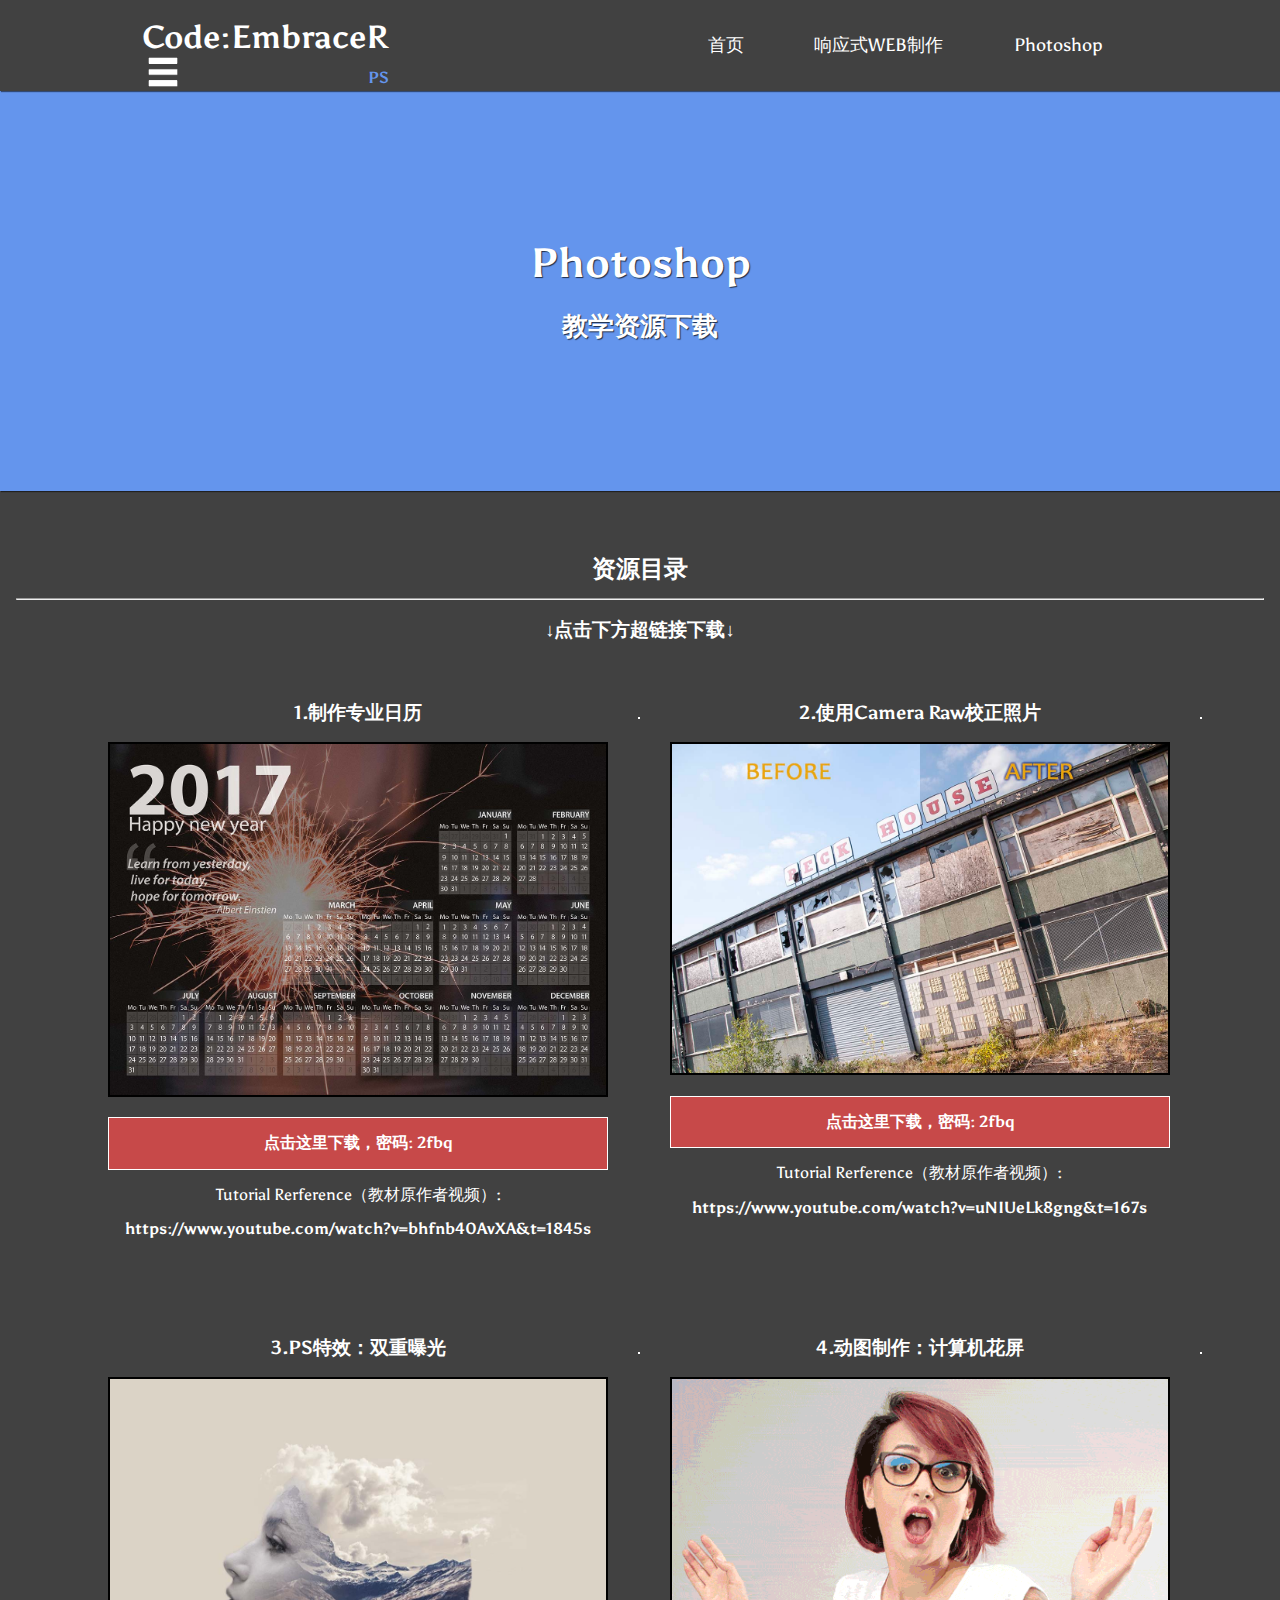
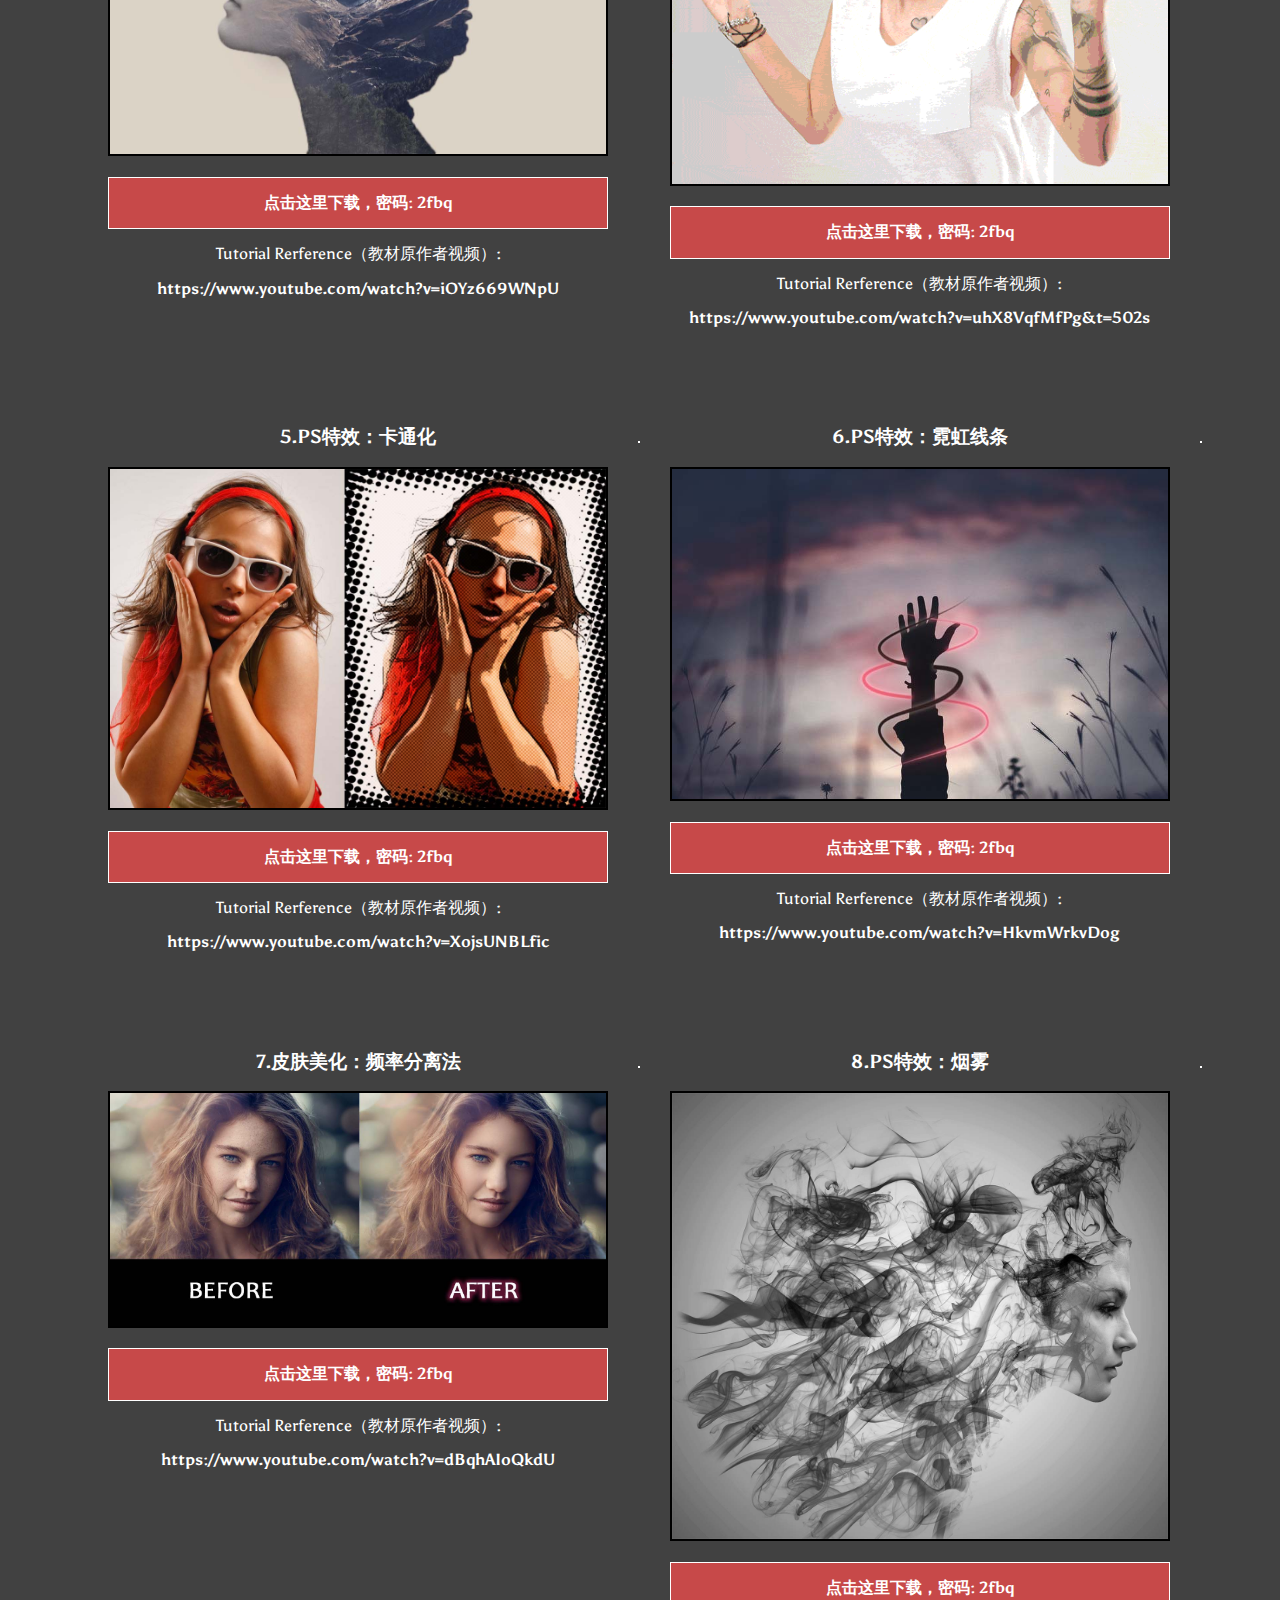
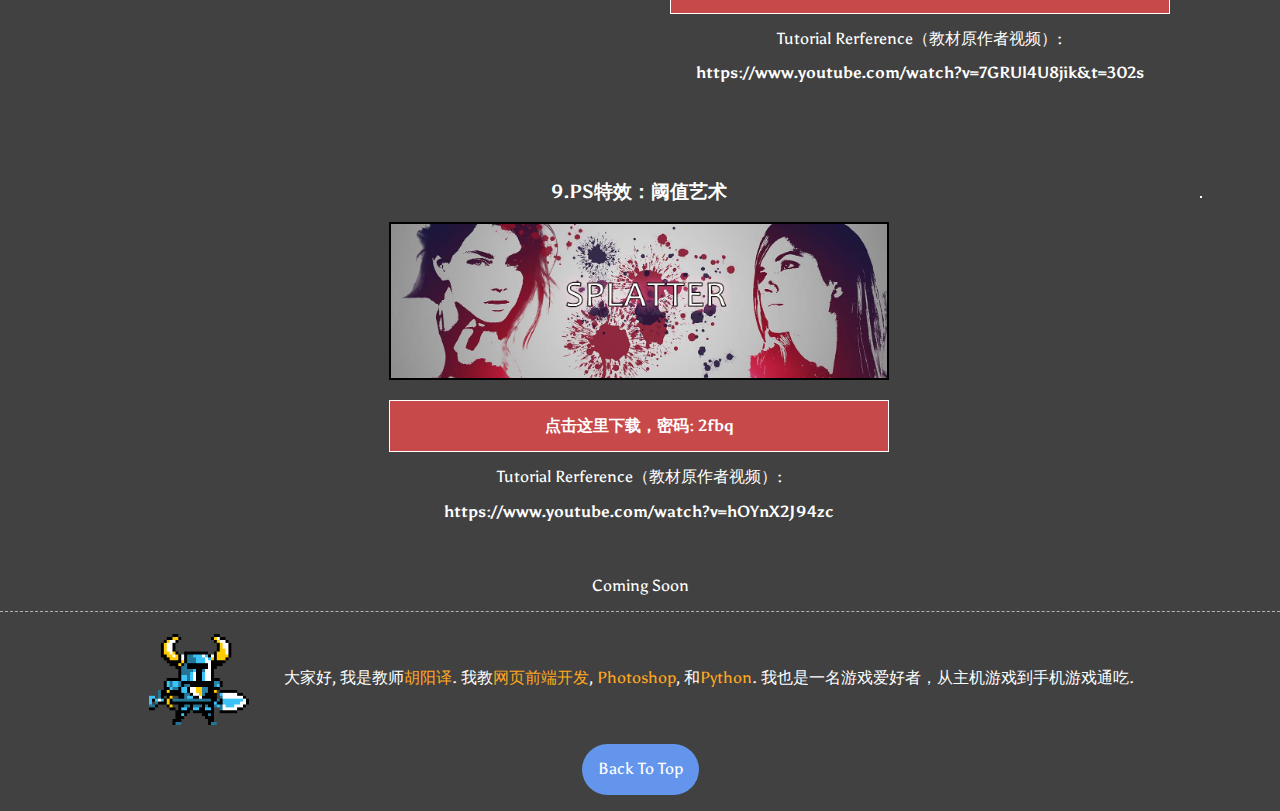
==== commit 4f265e09: "fix stuff Signed-off-by: Yang Hu <hyytez@gmail.com>" ====
--- a/ps.html
+++ b/ps.html
@@ -21,6 +21,7 @@
                     <h4>PS</h4>
                 </div>
                 <ul class="main-nav">
+                    <li><a href="index.html">首页</a></li>
                     <li><a href="web.html">响应式WEB制作</a></li>
                     <li><a href="ps.html">Photoshop</a></li>    
                 </ul>
--- a/sass/main.css
+++ b/sass/main.css
@@ -20,8 +20,9 @@
     header .logo_container .foldButton {
       position: absolute;
       left: 2%;
-      width: 36px;
-      height: 36px;
+      bottom: 0;
+      width: 32px;
+      height: 32px;
       cursor: pointer; }
     header .logo_container .main-logo {
       margin: 0;
@@ -30,11 +31,14 @@
         color: white; }
         header .logo_container .main-logo a:hover {
           color: #A58FEE; }
-  header .main-nav li a {
-    padding: 1em 0; }
-    header .main-nav li a:hover {
-      background-color: firebrick;
-      transition: .3s; }
+  header .main-nav {
+    border-top: 1px dashed white;
+    margin-top: 1.4em; }
+    header .main-nav li a {
+      padding: 1em 0; }
+      header .main-nav li a:hover {
+        background-color: firebrick;
+        transition: .3s; }
 
 h4 {
   padding-bottom: .5em; }
@@ -53,7 +57,9 @@
       .main-header .main-logo a {
         padding: .5em 0; }
     .main-header .main-nav {
-      display: flex; }
+      display: flex;
+      border: none;
+      margin-top: 0; }
       .main-header .main-nav li {
         font-size: 1.1em; }
         .main-header .main-nav li a {
@@ -194,8 +200,9 @@
     header .logo_container .foldButton {
       position: absolute;
       left: 2%;
-      width: 36px;
-      height: 36px;
+      bottom: 0;
+      width: 32px;
+      height: 32px;
       cursor: pointer; }
     header .logo_container .main-logo {
       margin: 0;
@@ -204,11 +211,14 @@
         color: white; }
         header .logo_container .main-logo a:hover {
           color: #A58FEE; }
-  header .main-nav li a {
-    padding: 1em 0; }
-    header .main-nav li a:hover {
-      background-color: firebrick;
-      transition: .3s; }
+  header .main-nav {
+    border-top: 1px dashed white;
+    margin-top: 1.4em; }
+    header .main-nav li a {
+      padding: 1em 0; }
+      header .main-nav li a:hover {
+        background-color: firebrick;
+        transition: .3s; }
 
 h4 {
   padding-bottom: .5em; }
@@ -227,7 +237,9 @@
       .main-header .main-logo a {
         padding: .5em 0; }
     .main-header .main-nav {
-      display: flex; }
+      display: flex;
+      border: none;
+      margin-top: 0; }
       .main-header .main-nav li {
         font-size: 1.1em; }
         .main-header .main-nav li a {
@@ -369,8 +381,9 @@
     header .logo_container .foldButton {
       position: absolute;
       left: 2%;
-      width: 36px;
-      height: 36px;
+      bottom: 0;
+      width: 32px;
+      height: 32px;
       cursor: pointer; }
     header .logo_container .main-logo {
       margin: 0;
@@ -379,11 +392,14 @@
         color: white; }
         header .logo_container .main-logo a:hover {
           color: #A58FEE; }
-  header .main-nav li a {
-    padding: 1em 0; }
-    header .main-nav li a:hover {
-      background-color: firebrick;
-      transition: .3s; }
+  header .main-nav {
+    border-top: 1px dashed white;
+    margin-top: 1.4em; }
+    header .main-nav li a {
+      padding: 1em 0; }
+      header .main-nav li a:hover {
+        background-color: firebrick;
+        transition: .3s; }
 
 h4 {
   padding-bottom: .5em; }
@@ -402,7 +418,9 @@
       .main-header .main-logo a {
         padding: .5em 0; }
     .main-header .main-nav {
-      display: flex; }
+      display: flex;
+      border: none;
+      margin-top: 0; }
       .main-header .main-nav li {
         font-size: 1.1em; }
         .main-header .main-nav li a {
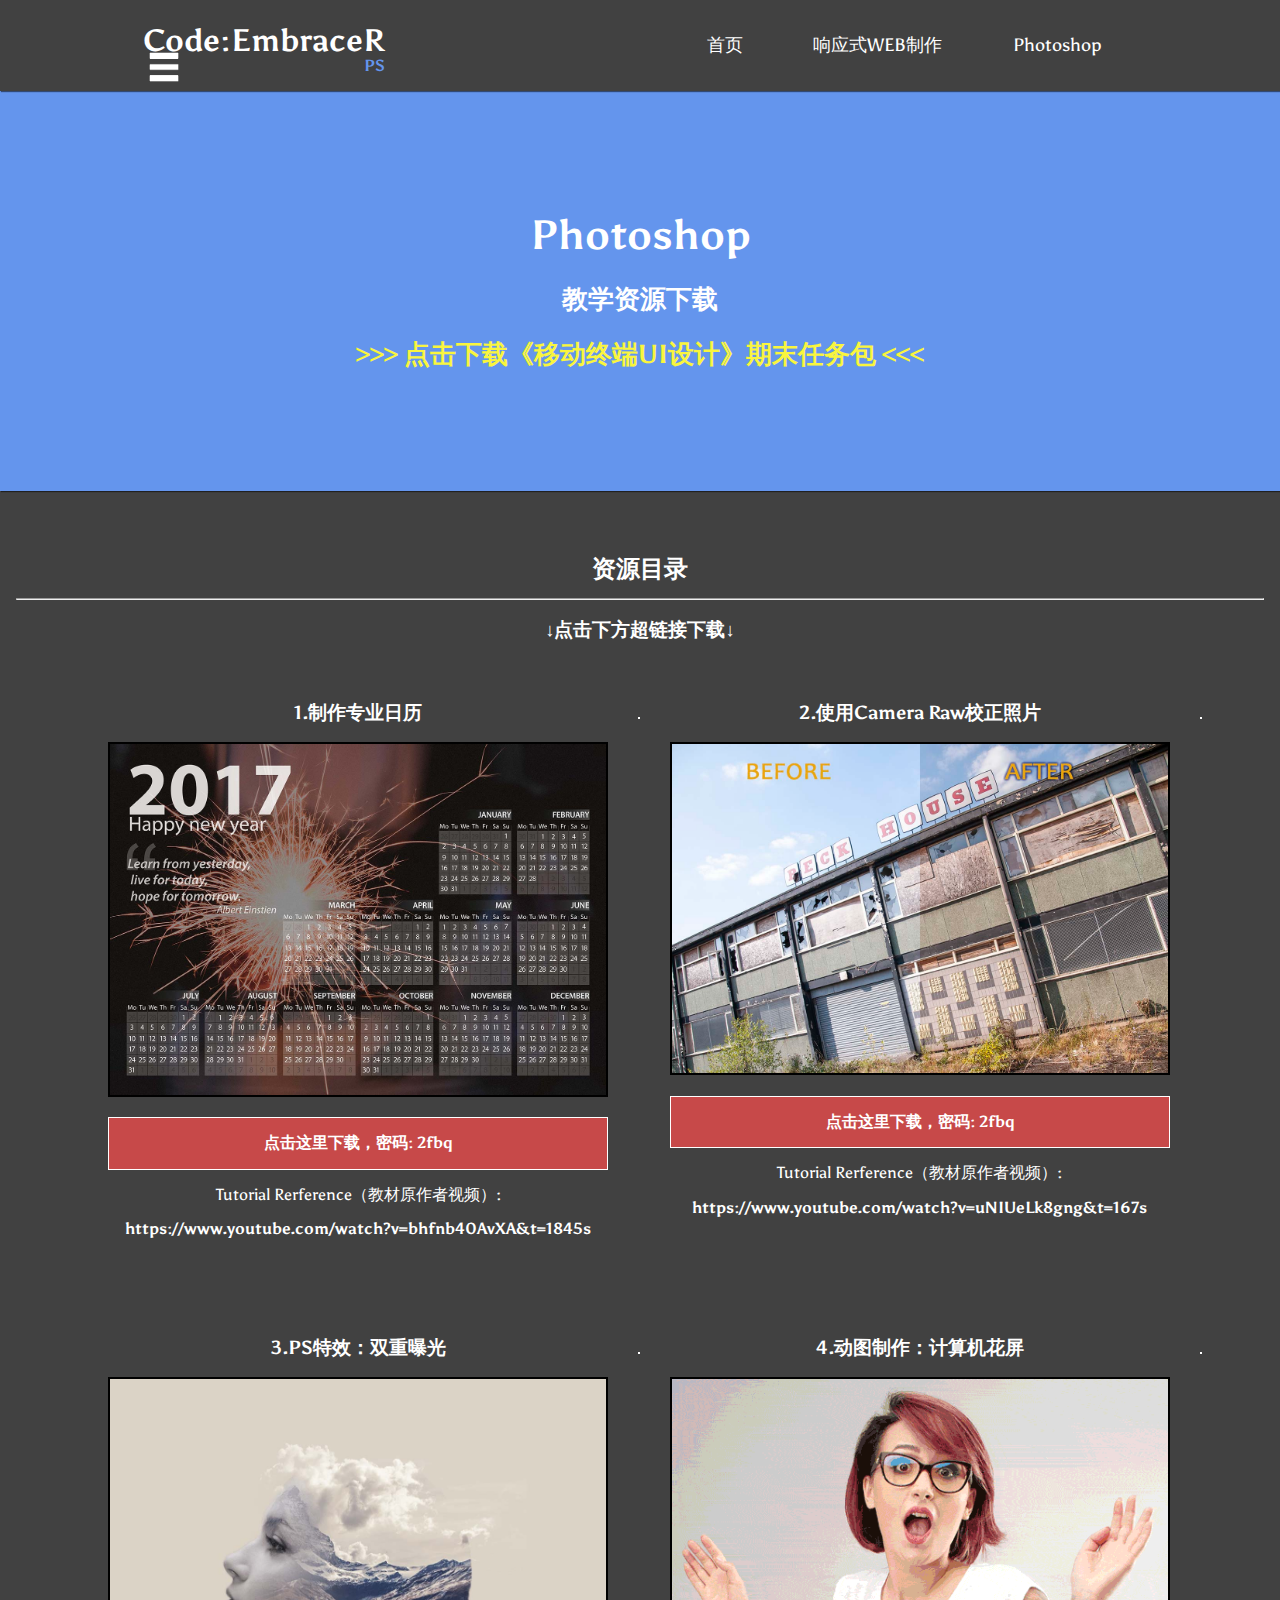
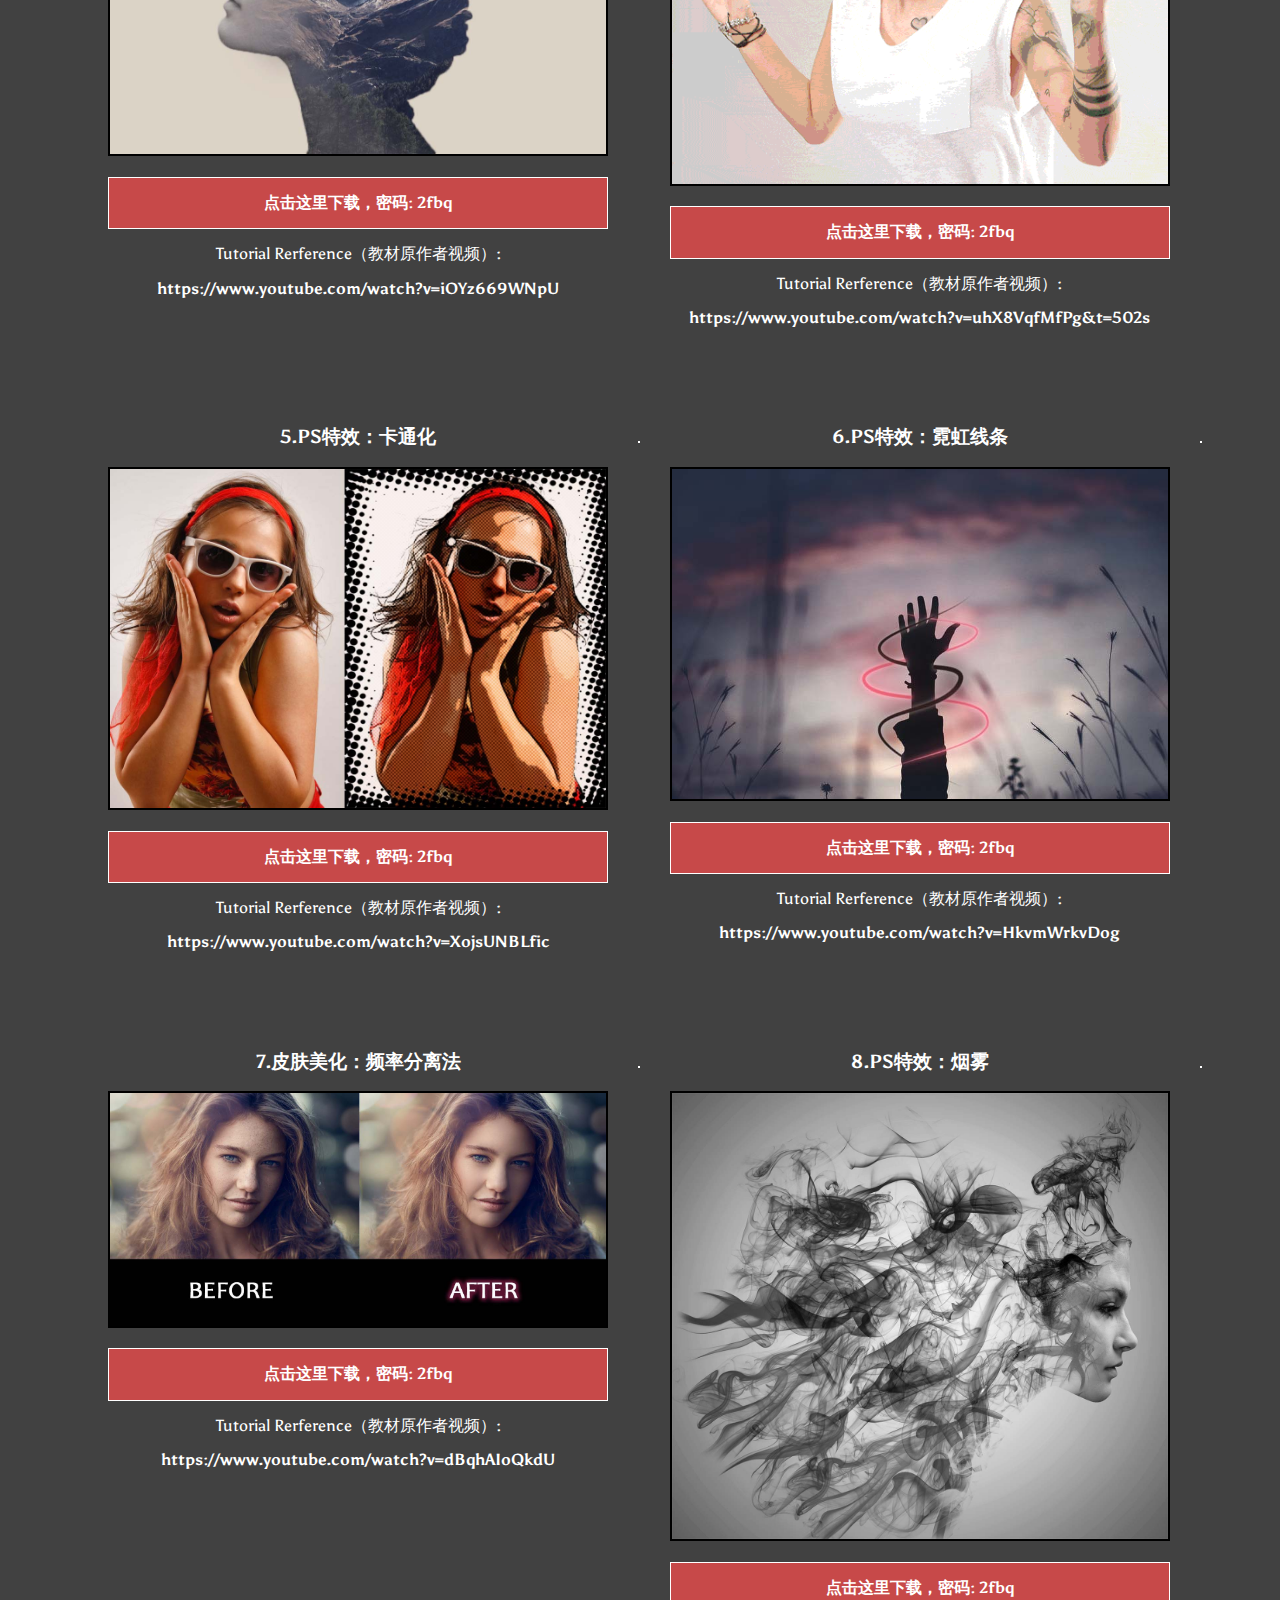
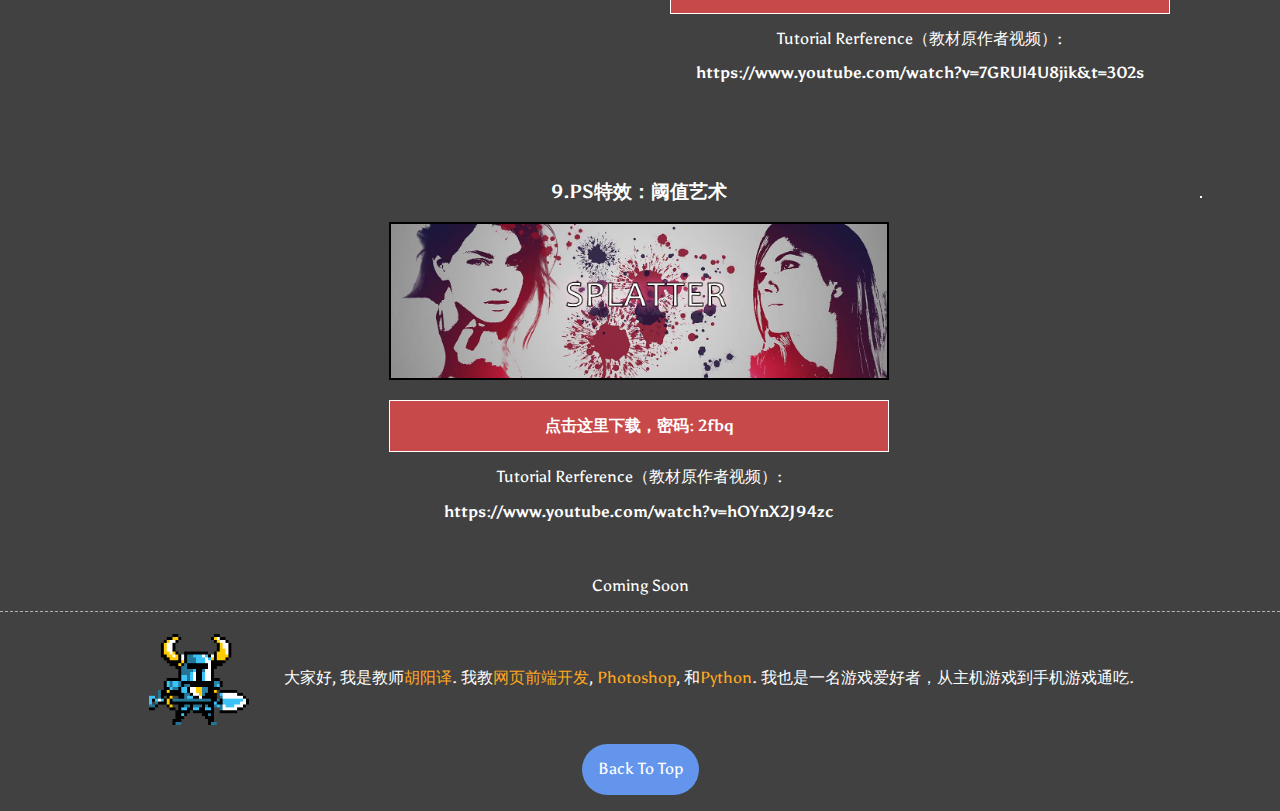
==== commit d7e8a835: "更新《移动终端UI设计》期末任务包 Signed-off-by: Yang Hu <hyytez@gmail.com>" ====
--- a/ps.html
+++ b/ps.html
@@ -2,12 +2,13 @@
 <html>
 <head>
     <head>
-        <title>欢迎来到Yang的个人网站</title>
+        <title>Code:EmbracerR | PS</title>
         <meta charset="utf-8"/>
         <link rel="stylesheet" type="text/css" href="sass/main.css">
         <link rel="stylesheet" type="text/css" href="sass/normalize.css">
         <link rel="shortcut icon" type="image/x-icon" href="images/favicon.ico">
         <meta name="viewport" content="width=device-width, initial-scale=1.0" />
+        <link rel="shortcut icon" type="image/png" href="favicon.png">
     </head>
 <body id="ps_page">
 
@@ -29,6 +30,7 @@
             <section class="jumbotron">
                 <h1>Photoshop</h1>
                 <h2>教学资源下载</h2>
+                <h2 class="announcement"><a href="res/mobile_ui_design_assignment.7z" download="《移动终端UI设计》期末任务包.7z">点击下载《移动终端UI设计》期末任务包</a></h2>
 
             </section>
   
--- a/sass/main.css
+++ b/sass/main.css
@@ -26,7 +26,9 @@
       cursor: pointer; }
     header .logo_container .main-logo {
       margin: 0;
-      padding-bottom: .5em; }
+      padding-bottom: 1em;
+      margin: auto;
+      font-size: 1.6em; }
       header .logo_container .main-logo a {
         color: white; }
         header .logo_container .main-logo a:hover {
@@ -40,9 +42,6 @@
         background-color: firebrick;
         transition: .3s; }
 
-h4 {
-  padding-bottom: .5em; }
-
 @media screen and (min-width: 690px) {
   .main-header {
     display: flex;
@@ -52,10 +51,10 @@
     position: relative;
     z-index: 1000;
     box-shadow: 1px 1px 1px rgba(0, 0, 0, 0.5); }
-    .main-header .main-logo {
-      padding: 0; }
-      .main-header .main-logo a {
-        padding: .5em 0; }
+    .main-header .main-logo a {
+      padding: .5em 0;
+      padding-bottom: 0;
+      font-size: 1.2em; }
     .main-header .main-nav {
       display: flex;
       border: none;
@@ -66,7 +65,7 @@
           padding: 2em 2em; }
 
   h4 {
-    padding-bottom: 0; } }
+    padding-bottom: .5em; } }
 footer {
   text-align: center;
   color: white;
@@ -97,7 +96,6 @@
   flex-direction: column;
   justify-content: center;
   color: white;
-  text-shadow: 1px 1px 1px rgba(0, 0, 0, 0.7);
   cursor: default; }
   .jumbotron h1, .jumbotron h2 {
     margin: 0; }
@@ -113,7 +111,7 @@
     font-size: 1.6em;
     box-shadow: 1px 1px 1px rgba(0, 0, 0, 0.5); } }
 .announcement a {
-  color: #FFA720; }
+  color: #f9f53e; }
   .announcement a:hover {
     text-decoration: underline; }
   .announcement a::before {
@@ -206,7 +204,9 @@
       cursor: pointer; }
     header .logo_container .main-logo {
       margin: 0;
-      padding-bottom: .5em; }
+      padding-bottom: 1em;
+      margin: auto;
+      font-size: 1.6em; }
       header .logo_container .main-logo a {
         color: white; }
         header .logo_container .main-logo a:hover {
@@ -220,9 +220,6 @@
         background-color: firebrick;
         transition: .3s; }
 
-h4 {
-  padding-bottom: .5em; }
-
 @media screen and (min-width: 690px) {
   .main-header {
     display: flex;
@@ -232,10 +229,10 @@
     position: relative;
     z-index: 1000;
     box-shadow: 1px 1px 1px rgba(0, 0, 0, 0.5); }
-    .main-header .main-logo {
-      padding: 0; }
-      .main-header .main-logo a {
-        padding: .5em 0; }
+    .main-header .main-logo a {
+      padding: .5em 0;
+      padding-bottom: 0;
+      font-size: 1.2em; }
     .main-header .main-nav {
       display: flex;
       border: none;
@@ -246,7 +243,7 @@
           padding: 2em 2em; }
 
   h4 {
-    padding-bottom: 0; } }
+    padding-bottom: .5em; } }
 footer {
   text-align: center;
   color: white;
@@ -277,7 +274,6 @@
   flex-direction: column;
   justify-content: center;
   color: white;
-  text-shadow: 1px 1px 1px rgba(0, 0, 0, 0.7);
   cursor: default; }
   .jumbotron h1, .jumbotron h2 {
     margin: 0; }
@@ -293,7 +289,7 @@
     font-size: 1.6em;
     box-shadow: 1px 1px 1px rgba(0, 0, 0, 0.5); } }
 .announcement a {
-  color: #FFA720; }
+  color: #f9f53e; }
   .announcement a:hover {
     text-decoration: underline; }
   .announcement a::before {
@@ -387,7 +383,9 @@
       cursor: pointer; }
     header .logo_container .main-logo {
       margin: 0;
-      padding-bottom: .5em; }
+      padding-bottom: 1em;
+      margin: auto;
+      font-size: 1.6em; }
       header .logo_container .main-logo a {
         color: white; }
         header .logo_container .main-logo a:hover {
@@ -401,9 +399,6 @@
         background-color: firebrick;
         transition: .3s; }
 
-h4 {
-  padding-bottom: .5em; }
-
 @media screen and (min-width: 690px) {
   .main-header {
     display: flex;
@@ -413,10 +408,10 @@
     position: relative;
     z-index: 1000;
     box-shadow: 1px 1px 1px rgba(0, 0, 0, 0.5); }
-    .main-header .main-logo {
-      padding: 0; }
-      .main-header .main-logo a {
-        padding: .5em 0; }
+    .main-header .main-logo a {
+      padding: .5em 0;
+      padding-bottom: 0;
+      font-size: 1.2em; }
     .main-header .main-nav {
       display: flex;
       border: none;
@@ -427,7 +422,7 @@
           padding: 2em 2em; }
 
   h4 {
-    padding-bottom: 0; } }
+    padding-bottom: .5em; } }
 footer {
   text-align: center;
   color: white;
@@ -458,7 +453,6 @@
   flex-direction: column;
   justify-content: center;
   color: white;
-  text-shadow: 1px 1px 1px rgba(0, 0, 0, 0.7);
   cursor: default; }
   .jumbotron h1, .jumbotron h2 {
     margin: 0; }
@@ -474,7 +468,7 @@
     font-size: 1.6em;
     box-shadow: 1px 1px 1px rgba(0, 0, 0, 0.5); } }
 .announcement a {
-  color: #FFA720; }
+  color: #f9f53e; }
   .announcement a:hover {
     text-decoration: underline; }
   .announcement a::before {
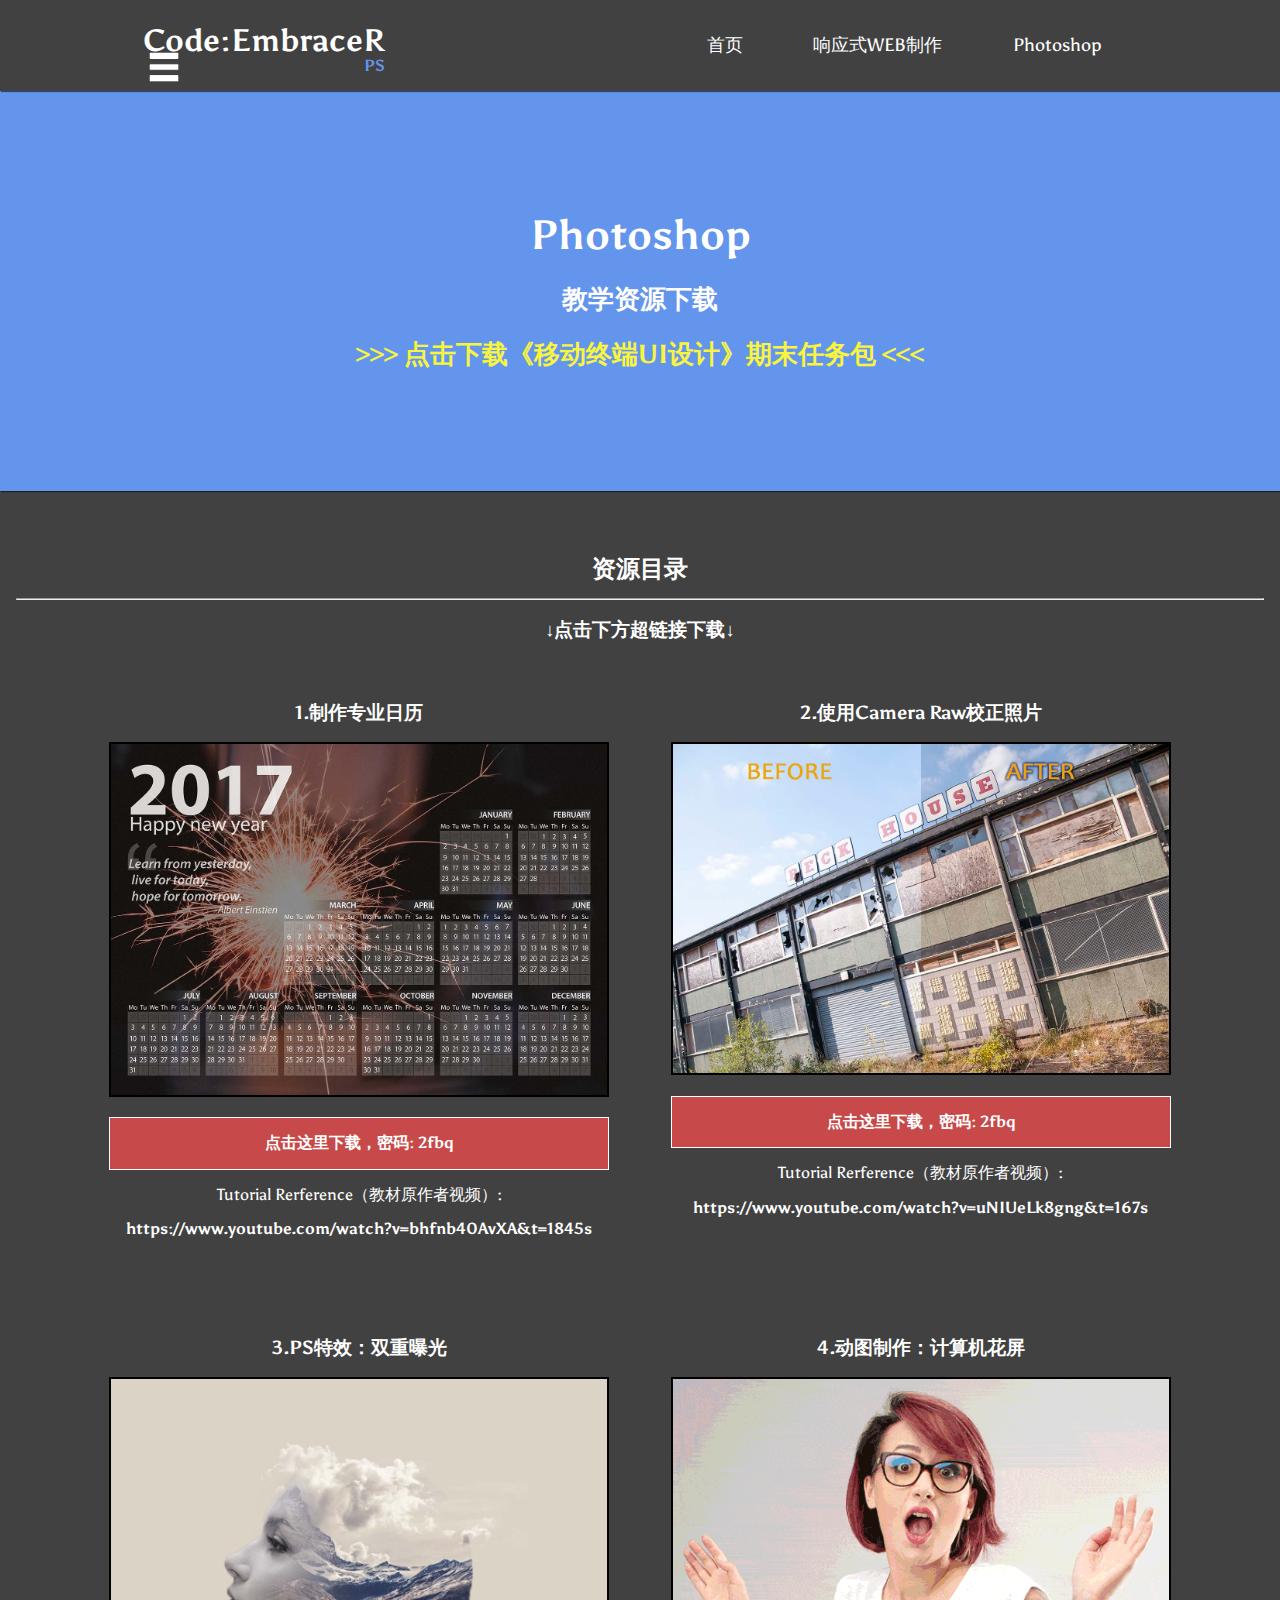
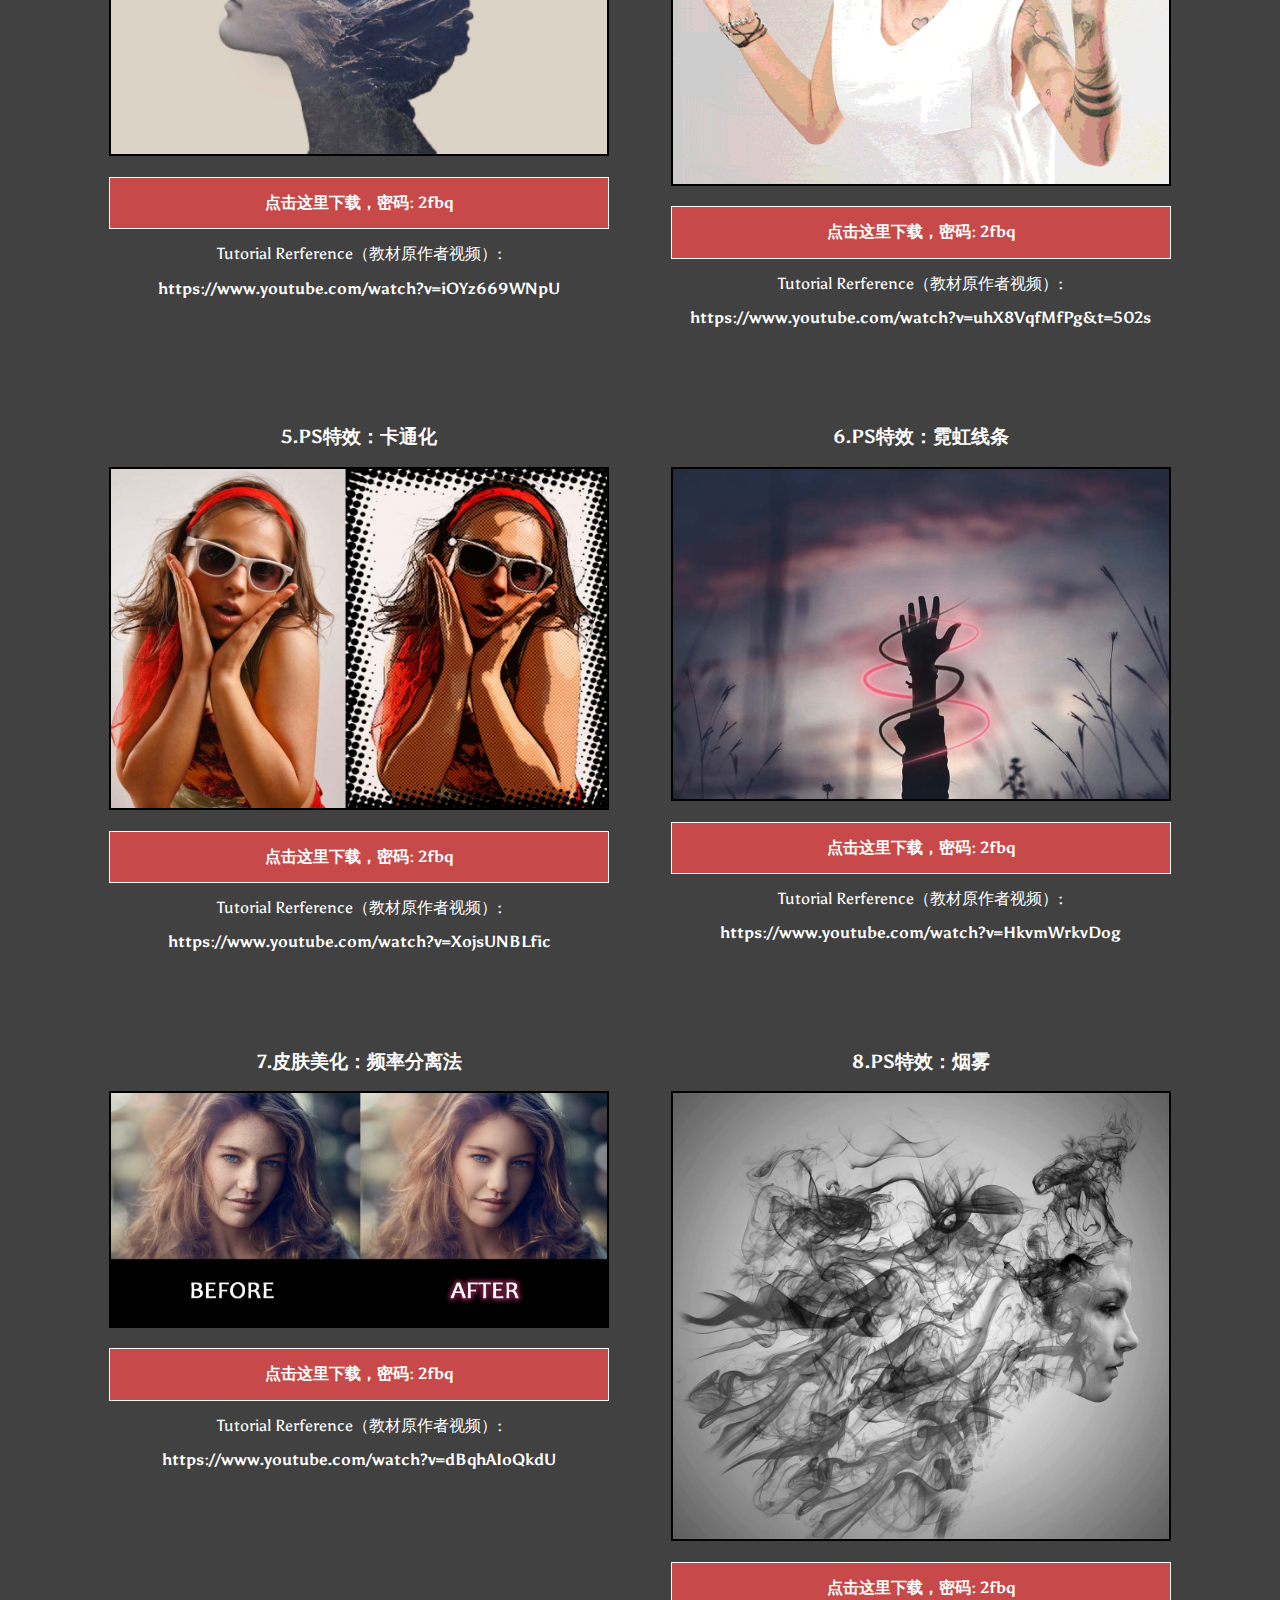
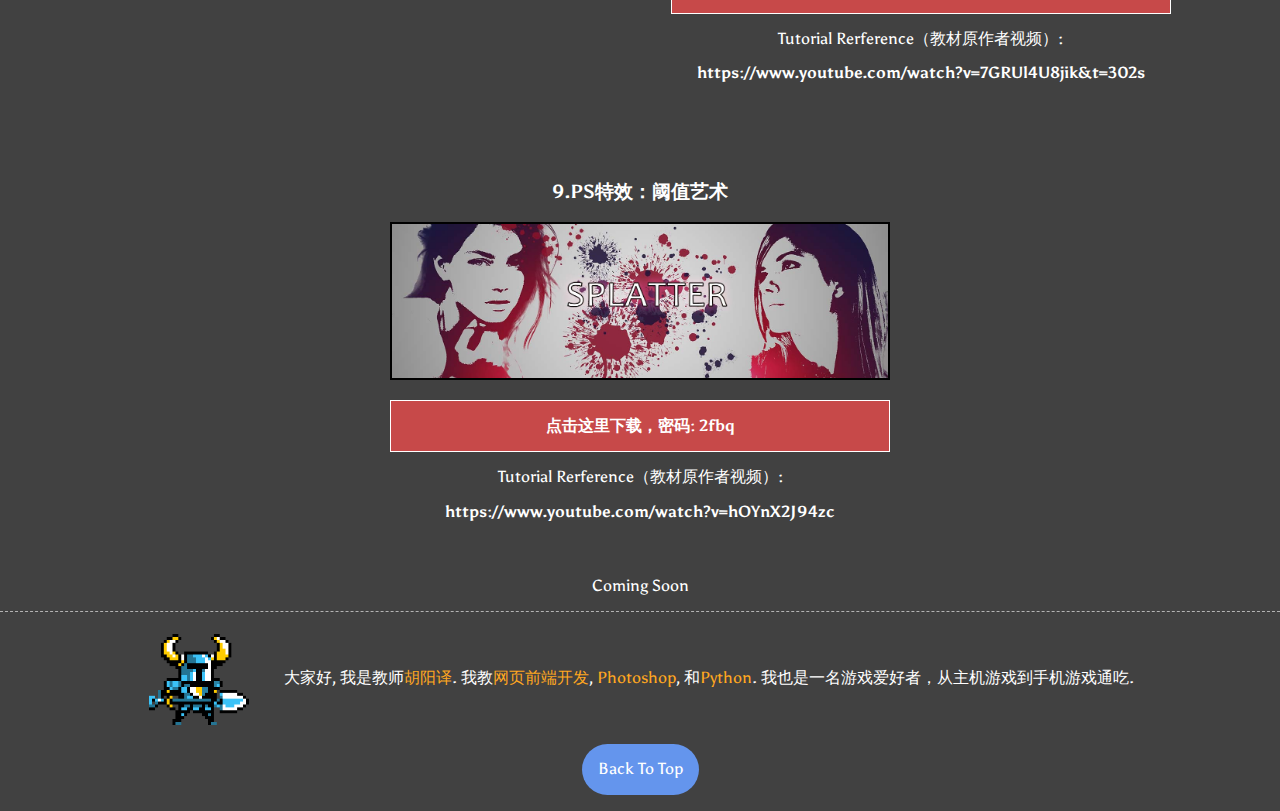
==== commit a49a066b: "修复一些问题 Signed-off-by: Yang Hu <hyytez@gmail.com>" ====
--- a/ps.html
+++ b/ps.html
@@ -41,8 +41,6 @@
       
       
     <div class="gallery">
-
-        
         <figure>
             <a name="one"></a>
             <h3>1.制作专业日历</h3>
--- a/sass/main.css
+++ b/sass/main.css
@@ -135,7 +135,7 @@
   cursor: default;
   border-top: 4px dotted white; }
   .col h1 {
-    font-size: 4em;
+    font-size: 3em;
     margin: 0; }
   .col p {
     padding: 1em 0;
@@ -163,24 +163,25 @@
         text-shadow: 1px 2px 1px black; }
 
 .web_dev h1 {
-  text-shadow: 3px 4px 3px #9CBF56; }
+  color: #b2d76a; }
 
 .photoshop h1 {
-  text-shadow: 3px 4px 3px cornflowerblue; }
+  color: cornflowerblue; }
 .photoshop .button a:hover {
   background-color: cornflowerblue; }
 
 @media screen and (min-width: 690px) {
   .index_container {
     display: flex;
-    width: 90%;
+    width: 80%;
     margin: auto;
-    justify-content: space-around;
+    justify-content: center;
     align-items: baseline; }
     .index_container button {
       padding: 1em 4em; }
     .index_container .col {
-      border-top: 0; } }
+      border-top: 0;
+      flex-basis: 45%; } }
 body#web_page {
   background-color: #414141; }
   body#web_page .jumbotron {
@@ -524,6 +525,9 @@
         color: cornflowerblue; }
 
 @media screen and (min-width: 690px) {
+  .gallery hr {
+    display: none; }
+
   .ps_container .gallery {
     width: 80%; }
     .ps_container .gallery img {
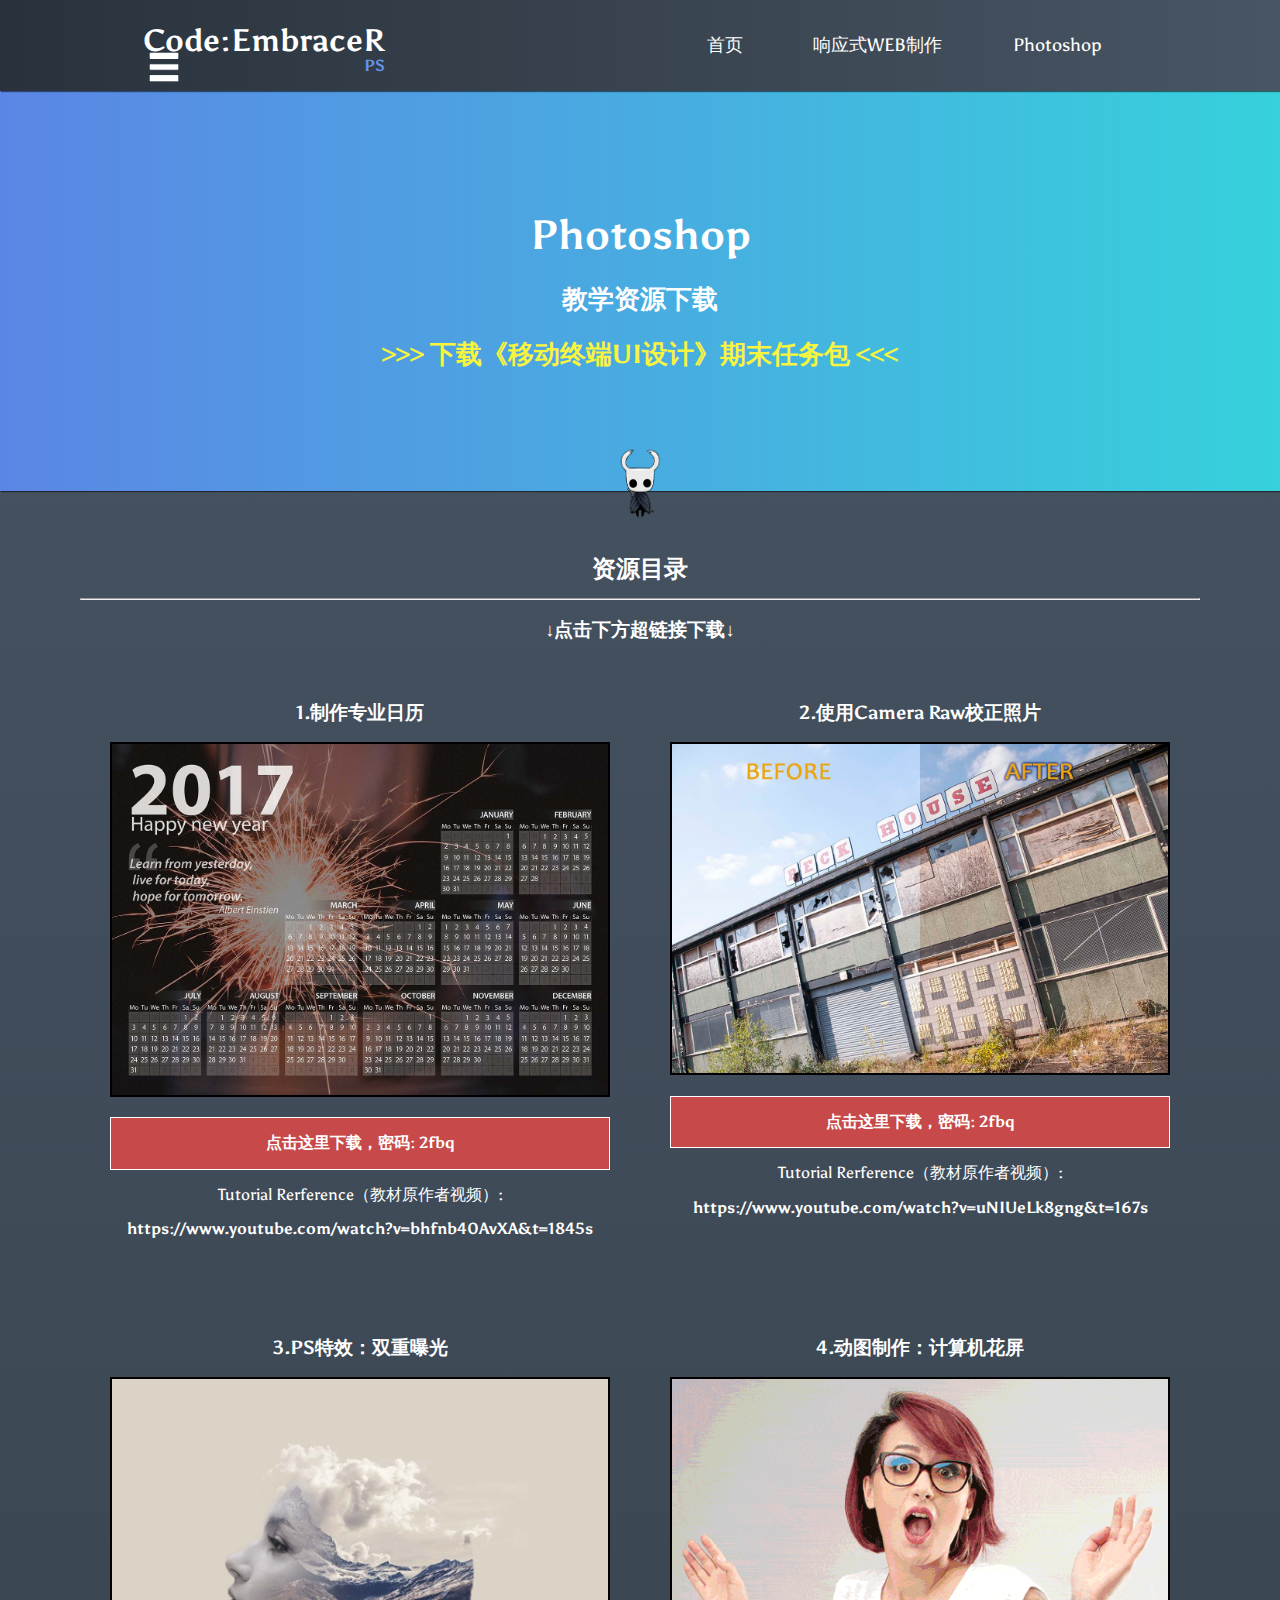
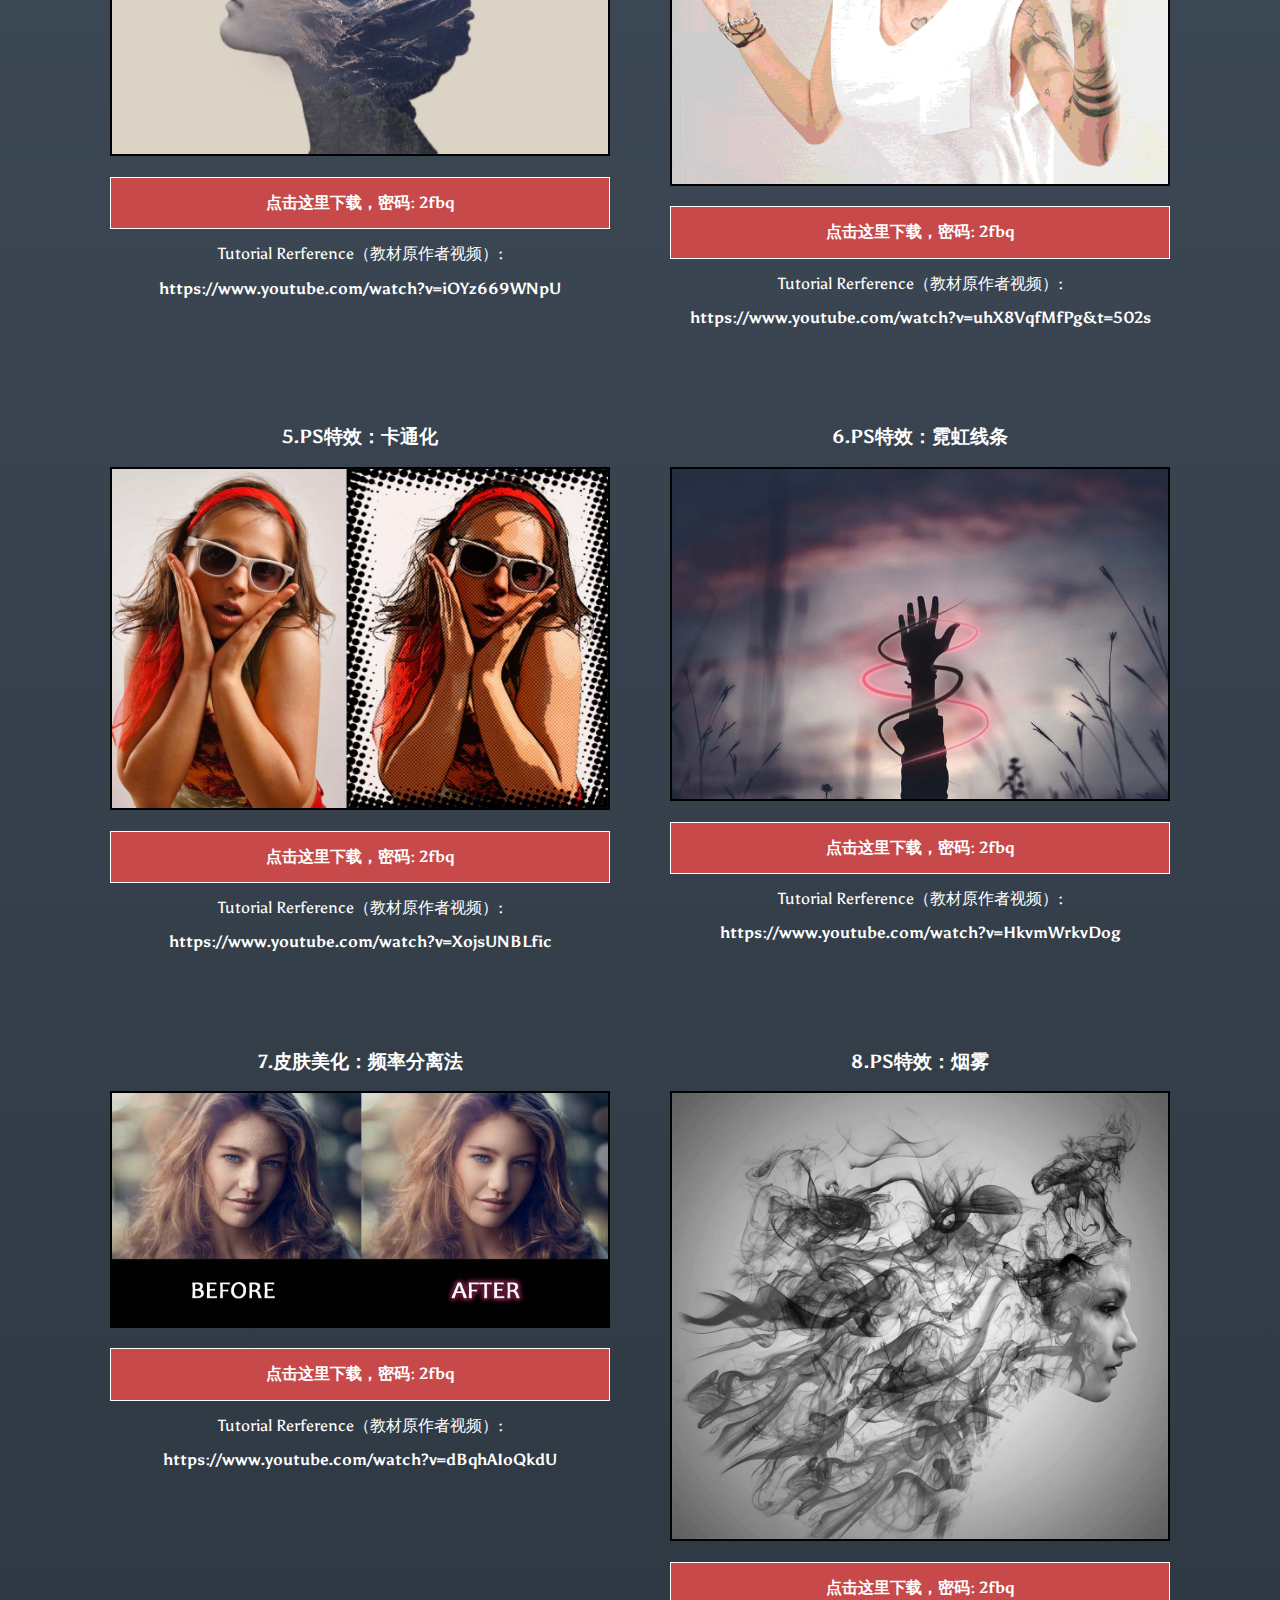
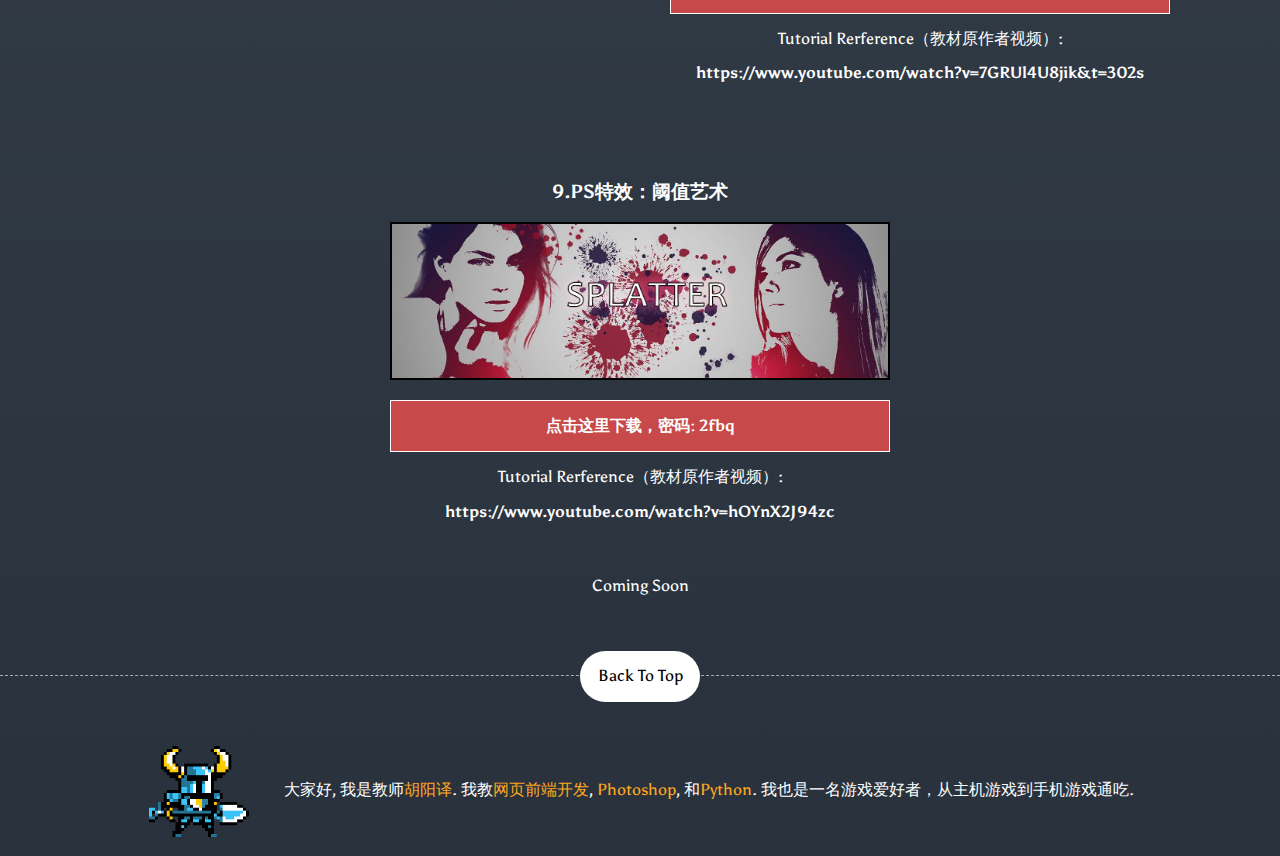
==== commit f64f223d: "调整色彩搭配，增加横幅装饰。 Signed-off-by: Yang Hu <hyytez@gmail.com>" ====
--- a/ps.html
+++ b/ps.html
@@ -30,8 +30,8 @@
             <section class="jumbotron">
                 <h1>Photoshop</h1>
                 <h2>教学资源下载</h2>
-                <h2 class="announcement"><a href="res/mobile_ui_design_assignment.7z" download="《移动终端UI设计》期末任务包.7z">点击下载《移动终端UI设计》期末任务包</a></h2>
-
+                <h2 class="announcement"><a href="res/mobile_ui_design_assignment.7z" download="《移动终端UI设计》期末任务包.7z">下载《移动终端UI设计》期末任务包</a></h2>
+                <img src="images/hollow_knight.png" class="pendant">
             </section>
   
   <section class="ps_container">
--- a/sass/main.css
+++ b/sass/main.css
@@ -1,15 +1,12 @@
 @import url("https://fonts.googleapis.com/css?family=Roboto");
 @import url("https://fonts.googleapis.com/css?family=Asul");
-* {
-  box-sizing: border-box;
-  text-decoration: none;
-  list-style: none;
-  margin: 0;
-  padding: 0;
-  font-family: 'Asul', sans-serif; }
-
 header {
-  background-color: #414141;
+  background: #485563;
+  /* fallback for old browsers */
+  background: -webkit-linear-gradient(to right, #29323c, #485563);
+  /* Chrome 10-25, Safari 5.1-6 */
+  background: linear-gradient(to right, #29323c, #485563);
+  /* W3C, IE 10+/ Edge, Firefox 16+, Chrome 26+, Opera 12+, Safari 7+ */
   text-align: center;
   padding: 1em 0; }
   header a {
@@ -32,14 +29,14 @@
       header .logo_container .main-logo a {
         color: white; }
         header .logo_container .main-logo a:hover {
-          color: #A58FEE; }
+          color: #8cc9e6; }
   header .main-nav {
     border-top: 1px dashed white;
     margin-top: 1.4em; }
     header .main-nav li a {
       padding: 1em 0; }
       header .main-nav li a:hover {
-        background-color: firebrick;
+        background-color: #8cc9e6;
         transition: .3s; }
 
 @media screen and (min-width: 690px) {
@@ -67,10 +64,15 @@
   h4 {
     padding-bottom: .5em; } }
 footer {
+  position: relative;
   text-align: center;
   color: white;
   padding: 1em 0;
-  border-top: 1px dashed rgba(255, 255, 255, 0.6); }
+  border-top: 1px dashed rgba(255, 255, 255, 0.6);
+  display: flex;
+  flex-direction: column;
+  align-items: center;
+  margin-top: 5%; }
 
 .wrap {
   min-height: calc(100vh - 133px); }
@@ -78,7 +80,8 @@
 .biography {
   display: flex;
   justify-content: center;
-  align-items: center; }
+  align-items: center;
+  margin-top: 3em; }
   .biography img {
     padding: 0 1em;
     width: 94;
@@ -88,7 +91,7 @@
     padding: 0 1em; }
 
 .jumbotron {
-  background-color: #544094;
+  position: relative;
   text-align: center;
   padding: 1.2em 1em;
   height: 300px;
@@ -104,6 +107,11 @@
   .jumbotron h2 {
     font-size: 1em;
     padding-top: 1em; }
+  .jumbotron .pendant {
+    width: 60px;
+    position: absolute;
+    bottom: -30px;
+    align-self: center; }
 
 @media screen and (min-width: 690px) {
   .jumbotron {
@@ -122,18 +130,30 @@
 body#homepage {
   background-color: #414141; }
   body#homepage h4 {
-    color: #B097FF; }
+    color: #d77377; }
+  body#homepage .jumbotron {
+    background: #D66D75;
+    /* fallback for old browsers */
+    background: -webkit-linear-gradient(to left, #E29587, #D66D75);
+    /* Chrome 10-25, Safari 5.1-6 */
+    background: linear-gradient(to left, #E29587, #D66D75);
+    /* W3C, IE 10+/ Edge, Firefox 16+, Chrome 26+, Opera 12+, Safari 7+ */
+    background-blend-mode: soft-light;
+    background-size: contain;
+    background-position: center right;
+    background-repeat: no-repeat; }
 
 .col {
   margin: 2em 0;
   display: flex;
   flex-direction: column;
   align-items: center;
-  justify-content: center;
+  justify-content: space-between;
   color: white;
   padding: 1em;
   cursor: default;
-  border-top: 4px dotted white; }
+  border-top: 4px dotted white;
+  text-align: center; }
   .col h1 {
     font-size: 3em;
     margin: 0; }
@@ -144,8 +164,7 @@
     padding-bottom: 1.5em; }
     .col ul li {
       padding: .5em 0;
-      list-style: square;
-      font-size: 1.1em; }
+      list-style: square; }
   .col .button {
     margin: 2em 0; }
     .col .button a {
@@ -181,14 +200,26 @@
       padding: 1em 4em; }
     .index_container .col {
       border-top: 0;
-      flex-basis: 45%; } }
+      flex-basis: 45%; }
+      .index_container .col ul {
+        text-align: center; } }
 body#web_page {
   background-color: #414141; }
   body#web_page .jumbotron {
-    background-color: #9CBF56; }
+    background: #76b852;
+    /* fallback for old browsers */
+    background: -webkit-linear-gradient(to top, #8DC26F, #76b852);
+    /* Chrome 10-25, Safari 5.1-6 */
+    background: linear-gradient(to top, #8DC26F, #76b852);
+    /* W3C, IE 10+/ Edge, Firefox 16+, Chrome 26+, Opera 12+, Safari 7+ */ }
 
 header {
-  background-color: #414141;
+  background: #485563;
+  /* fallback for old browsers */
+  background: -webkit-linear-gradient(to right, #29323c, #485563);
+  /* Chrome 10-25, Safari 5.1-6 */
+  background: linear-gradient(to right, #29323c, #485563);
+  /* W3C, IE 10+/ Edge, Firefox 16+, Chrome 26+, Opera 12+, Safari 7+ */
   text-align: center;
   padding: 1em 0; }
   header a {
@@ -211,14 +242,14 @@
       header .logo_container .main-logo a {
         color: white; }
         header .logo_container .main-logo a:hover {
-          color: #A58FEE; }
+          color: #8cc9e6; }
   header .main-nav {
     border-top: 1px dashed white;
     margin-top: 1.4em; }
     header .main-nav li a {
       padding: 1em 0; }
       header .main-nav li a:hover {
-        background-color: firebrick;
+        background-color: #8cc9e6;
         transition: .3s; }
 
 @media screen and (min-width: 690px) {
@@ -246,10 +277,15 @@
   h4 {
     padding-bottom: .5em; } }
 footer {
+  position: relative;
   text-align: center;
   color: white;
   padding: 1em 0;
-  border-top: 1px dashed rgba(255, 255, 255, 0.6); }
+  border-top: 1px dashed rgba(255, 255, 255, 0.6);
+  display: flex;
+  flex-direction: column;
+  align-items: center;
+  margin-top: 5%; }
 
 .wrap {
   min-height: calc(100vh - 133px); }
@@ -257,7 +293,8 @@
 .biography {
   display: flex;
   justify-content: center;
-  align-items: center; }
+  align-items: center;
+  margin-top: 3em; }
   .biography img {
     padding: 0 1em;
     width: 94;
@@ -267,7 +304,7 @@
     padding: 0 1em; }
 
 .jumbotron {
-  background-color: #544094;
+  position: relative;
   text-align: center;
   padding: 1.2em 1em;
   height: 300px;
@@ -283,6 +320,11 @@
   .jumbotron h2 {
     font-size: 1em;
     padding-top: 1em; }
+  .jumbotron .pendant {
+    width: 60px;
+    position: absolute;
+    bottom: -30px;
+    align-self: center; }
 
 @media screen and (min-width: 690px) {
   .jumbotron {
@@ -339,7 +381,8 @@
 @media screen and (min-width: 690px) {
   .web_container {
     width: 90%;
-    margin: auto; }
+    margin: auto;
+    margin-top: 3em; }
     .web_container .course_menu {
       width: 100%;
       margin: auto;
@@ -367,7 +410,12 @@
       bottom: 0;
       right: 0; } }
 header {
-  background-color: #414141;
+  background: #485563;
+  /* fallback for old browsers */
+  background: -webkit-linear-gradient(to right, #29323c, #485563);
+  /* Chrome 10-25, Safari 5.1-6 */
+  background: linear-gradient(to right, #29323c, #485563);
+  /* W3C, IE 10+/ Edge, Firefox 16+, Chrome 26+, Opera 12+, Safari 7+ */
   text-align: center;
   padding: 1em 0; }
   header a {
@@ -390,14 +438,14 @@
       header .logo_container .main-logo a {
         color: white; }
         header .logo_container .main-logo a:hover {
-          color: #A58FEE; }
+          color: #8cc9e6; }
   header .main-nav {
     border-top: 1px dashed white;
     margin-top: 1.4em; }
     header .main-nav li a {
       padding: 1em 0; }
       header .main-nav li a:hover {
-        background-color: firebrick;
+        background-color: #8cc9e6;
         transition: .3s; }
 
 @media screen and (min-width: 690px) {
@@ -425,10 +473,15 @@
   h4 {
     padding-bottom: .5em; } }
 footer {
+  position: relative;
   text-align: center;
   color: white;
   padding: 1em 0;
-  border-top: 1px dashed rgba(255, 255, 255, 0.6); }
+  border-top: 1px dashed rgba(255, 255, 255, 0.6);
+  display: flex;
+  flex-direction: column;
+  align-items: center;
+  margin-top: 5%; }
 
 .wrap {
   min-height: calc(100vh - 133px); }
@@ -436,7 +489,8 @@
 .biography {
   display: flex;
   justify-content: center;
-  align-items: center; }
+  align-items: center;
+  margin-top: 3em; }
   .biography img {
     padding: 0 1em;
     width: 94;
@@ -446,7 +500,7 @@
     padding: 0 1em; }
 
 .jumbotron {
-  background-color: #544094;
+  position: relative;
   text-align: center;
   padding: 1.2em 1em;
   height: 300px;
@@ -462,6 +516,11 @@
   .jumbotron h2 {
     font-size: 1em;
     padding-top: 1em; }
+  .jumbotron .pendant {
+    width: 60px;
+    position: absolute;
+    bottom: -30px;
+    align-self: center; }
 
 @media screen and (min-width: 690px) {
   .jumbotron {
@@ -480,7 +539,12 @@
 body#ps_page {
   background-color: #414141; }
   body#ps_page .jumbotron {
-    background-color: cornflowerblue; }
+    background: #36D1DC;
+    /* fallback for old browsers */
+    background: -webkit-linear-gradient(to right, #5B86E5, #36D1DC);
+    /* Chrome 10-25, Safari 5.1-6 */
+    background: linear-gradient(to right, #5B86E5, #36D1DC);
+    /* W3C, IE 10+/ Edge, Firefox 16+, Chrome 26+, Opera 12+, Safari 7+ */ }
   body#ps_page h4 {
     color: cornflowerblue; }
 
@@ -528,8 +592,10 @@
   .gallery hr {
     display: none; }
 
-  .ps_container .gallery {
-    width: 80%; }
+  .ps_container {
+    width: 90%;
+    margin: auto;
+    margin-top: 3em; }
     .ps_container .gallery img {
       width: 70%; }
     .ps_container .gallery figure figcaption {
@@ -537,7 +603,6 @@
       margin: auto; } }
 @media screen and (min-width: 1200px) {
   .ps_container .gallery {
-    width: 90%;
     display: flex;
     flex-wrap: wrap;
     justify-content: space-around;
@@ -545,7 +610,8 @@
     flex-basis: 500px; }
     .ps_container .gallery figure {
       margin: 0;
-      flex-grow: 1; }
+      flex-grow: 1;
+      flex-basis: 35%; }
       .ps_container .gallery figure img {
         width: 500px; }
       .ps_container .gallery figure figcaption {
@@ -559,17 +625,46 @@
 span.web_span {
   color: #9cbf56; }
 
+span.white {
+  color: white; }
+
 button {
   padding: 1em;
   border: none;
   color: white;
   border-radius: 45px; }
   button:hover {
-    color: black;
+    color: #d77377;
     cursor: pointer; }
 
 #scrollTop {
-  margin-top: 1em;
-  background-color: cornflowerblue; }
+  width: 120px;
+  background-color: white;
+  color: black;
+  position: absolute;
+  top: -25px; }
+  #scrollTop:hover {
+    color: #d77377;
+    cursor: pointer;
+    font-weight: 600; }
+
+* {
+  box-sizing: border-box;
+  text-decoration: none;
+  list-style: none;
+  margin: 0;
+  padding: 0;
+  font-family: 'Asul', sans-serif; }
+
+#homepage, #ps_page, #web_page {
+  background: #485563;
+  /* fallback for old browsers */
+  background: -webkit-linear-gradient(to top, #29323c, #485563);
+  /* Chrome 10-25, Safari 5.1-6 */
+  background: linear-gradient(to top, #29323c, #485563);
+  /* W3C, IE 10+/ Edge, Firefox 16+, Chrome 26+, Opera 12+, Safari 7+ */ }
+
+h4 {
+  cursor: default; }
 
 /*# sourceMappingURL=main.css.map */
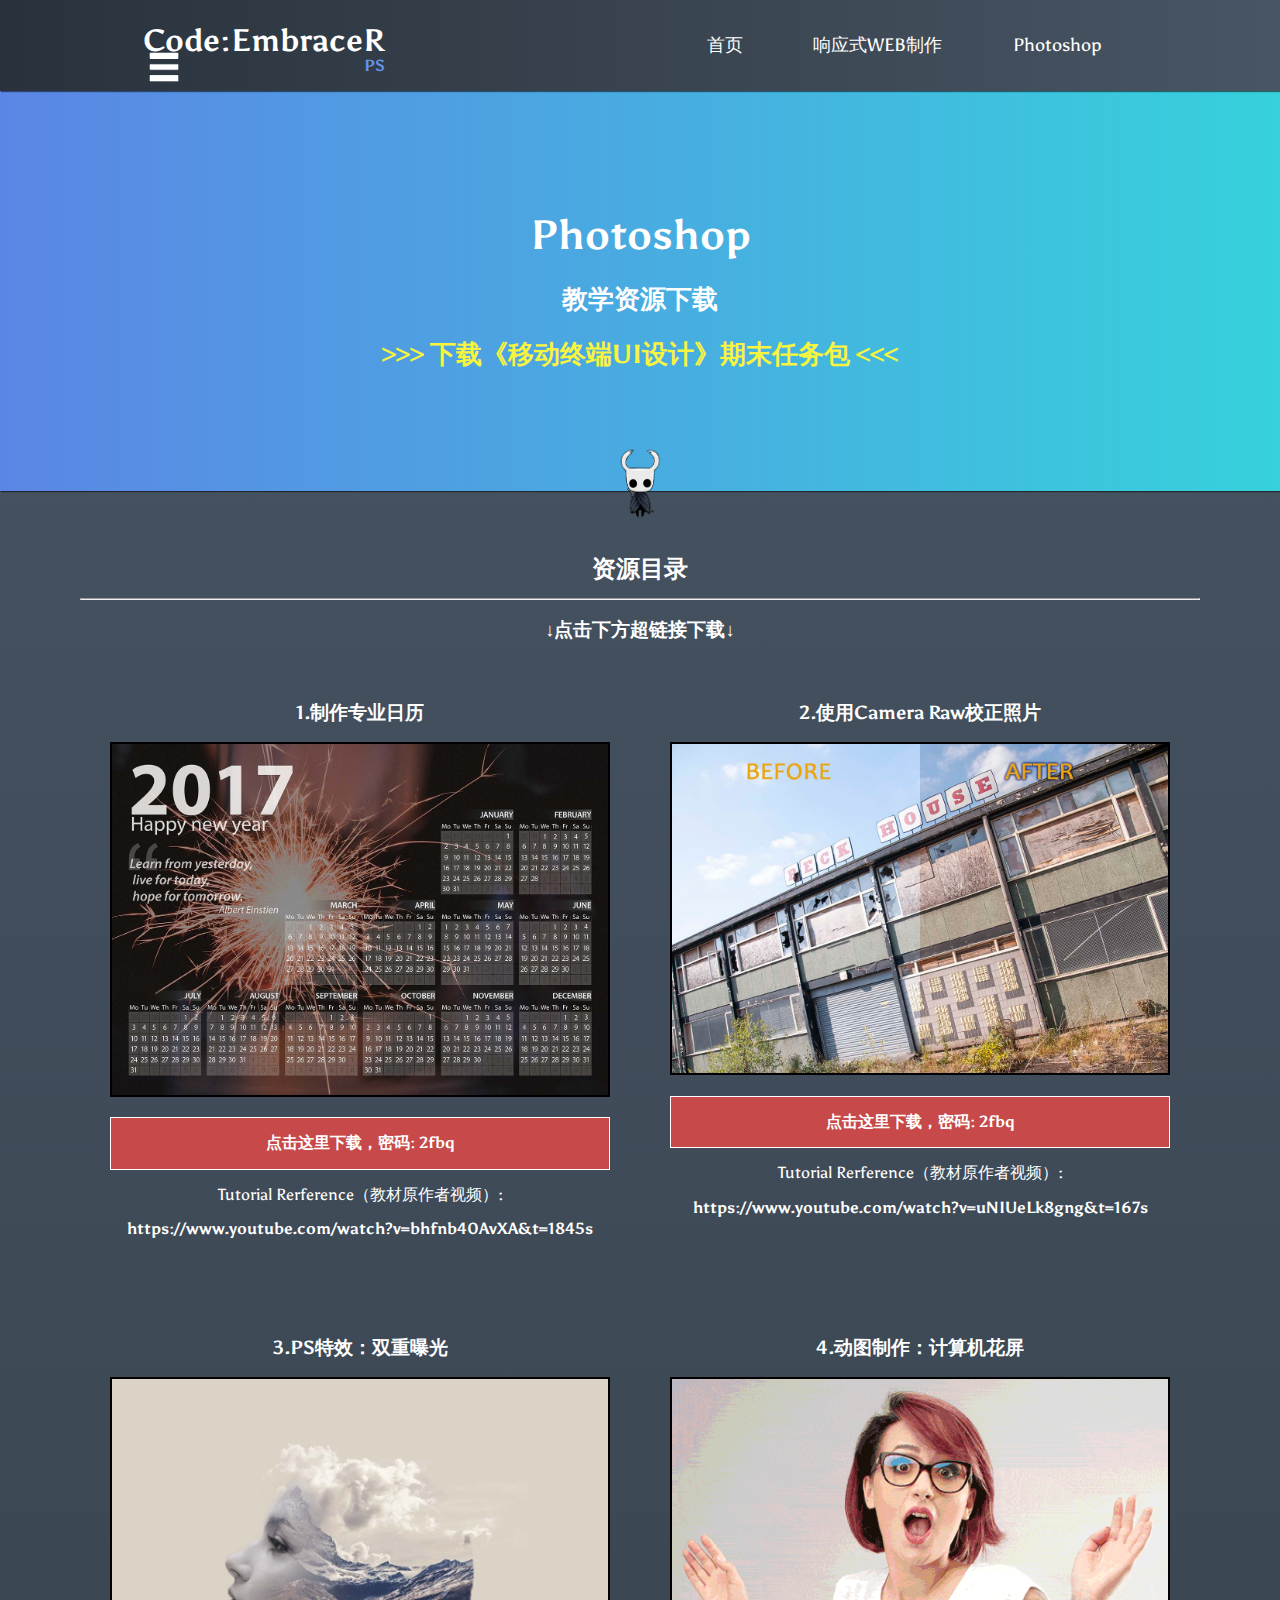
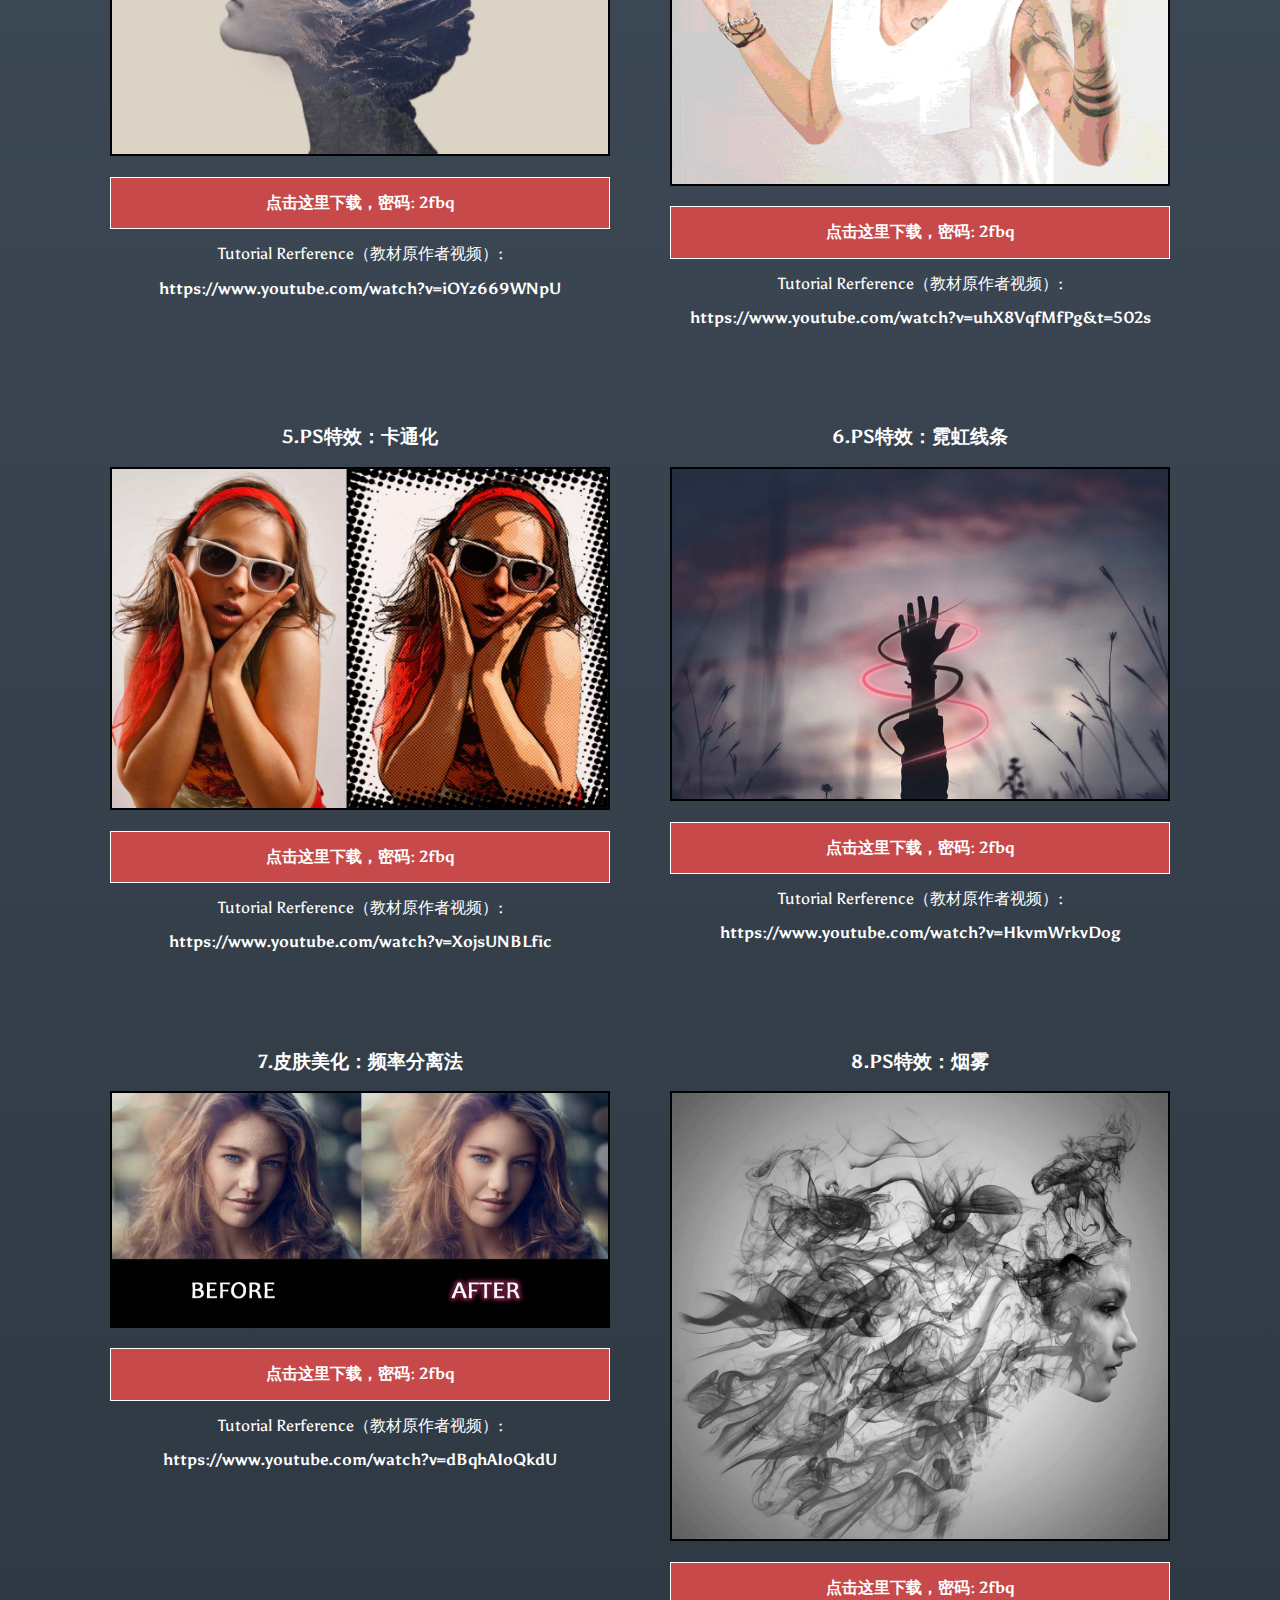
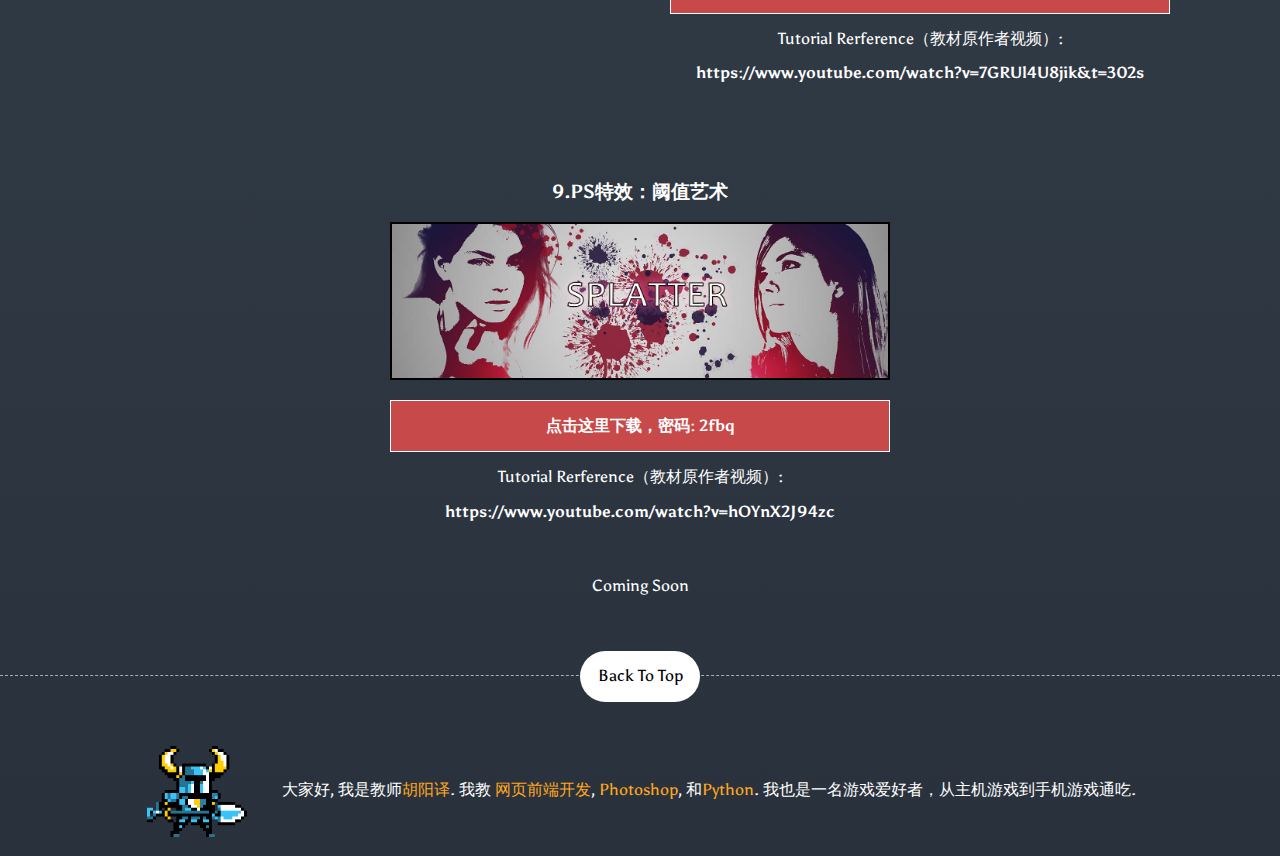
==== commit a128fa6d: "给代码做清洁 Signed-off-by: Yang Hu <hyytez@gmail.com>" ====
--- a/ps.html
+++ b/ps.html
@@ -1,16 +1,19 @@
 <!DOCTYPE html>
 <html>
+
 <head>
+
     <head>
         <title>Code:EmbracerR | PS</title>
-        <meta charset="utf-8"/>
+        <meta charset="utf-8" />
         <link rel="stylesheet" type="text/css" href="sass/main.css">
         <link rel="stylesheet" type="text/css" href="sass/normalize.css">
         <link rel="shortcut icon" type="image/x-icon" href="images/favicon.ico">
         <meta name="viewport" content="width=device-width, initial-scale=1.0" />
         <link rel="shortcut icon" type="image/png" href="favicon.png">
     </head>
-<body id="ps_page">
+
+    <body id="ps_page">
 
         <div class="wrap">
             <header class="main-header">
@@ -24,7 +27,7 @@
                 <ul class="main-nav">
                     <li><a href="index.html">首页</a></li>
                     <li><a href="web.html">响应式WEB制作</a></li>
-                    <li><a href="ps.html">Photoshop</a></li>    
+                    <li><a href="ps.html">Photoshop</a></li>
                 </ul>
             </header>
             <section class="jumbotron">
@@ -33,141 +36,136 @@
                 <h2 class="announcement"><a href="res/mobile_ui_design_assignment.7z" download="《移动终端UI设计》期末任务包.7z">下载《移动终端UI设计》期末任务包</a></h2>
                 <img src="images/hollow_knight.png" class="pendant">
             </section>
-  
-  <section class="ps_container">
-      <h2>资源目录</h2>
-      <hr>
-      <h3>↓点击下方超链接下载↓</h3>
-      
-      
-    <div class="gallery">
-        <figure>
-            <a name="one"></a>
-            <h3>1.制作专业日历</h3>
-            <img src="images/PS//preview_lesson_1.jpg">
-            <figcaption><a href="https://pan.baidu.com/s/19yXXMOMMv38JHJ6XLwfFrA">点击这里下载，密码: 2fbq</a></figcaption>
-            <p>Tutorial Rerference（教材原作者视频）:<br/>
-               <a href="https://www.youtube.com/watch?v=bhfnb40AvXA&t=1845s">https://www.youtube.com/watch?v=bhfnb40AvXA&t=1845s</a>
-            </p>
-        </figure>
-        <hr>
 
-        <figure>
-            <a name="two"></a>
-            <h3>2.使用Camera Raw校正照片</h3>
-            <img src="images/PS//preview_lesson_2.jpg">
-            <figcaption><a href="https://pan.baidu.com/s/19yXXMOMMv38JHJ6XLwfFrA">点击这里下载，密码: 2fbq</a></figcaption>
-            <p>Tutorial Rerference（教材原作者视频）:<br/>
-               <a href="https://www.youtube.com/watch?v=uNIUeLk8gng&t=167s">https://www.youtube.com/watch?v=uNIUeLk8gng&t=167s</a>
-            </p>
-        </figure>
-        <hr>
+            <section class="ps_container">
+                <h2>资源目录</h2>
+                <hr>
+                <h3>↓点击下方超链接下载↓</h3>
 
-        <figure>
-            <a name="three"></a>
-            <h3>3.PS特效：双重曝光</h3>
-            <img src="images/PS//preview_lesson_3.jpg">
-            <figcaption><a href="https://pan.baidu.com/s/19yXXMOMMv38JHJ6XLwfFrA">点击这里下载，密码: 2fbq</a></figcaption>
-            <p>Tutorial Rerference（教材原作者视频）:<br/>
-               <a href="https://www.youtube.com/watch?v=iOYz669WNpU">https://www.youtube.com/watch?v=iOYz669WNpU</a>
-            </p>
-        </figure>
-        <hr>
 
-        <figure>
-            <a name="four"></a>
-            <h3>4.动图制作：计算机花屏</h3>
-            <img src="images/PS//preview_lesson_4.gif">
-            <figcaption><a href="https://pan.baidu.com/s/19yXXMOMMv38JHJ6XLwfFrA">点击这里下载，密码: 2fbq</a></figcaption>
-            <p>Tutorial Rerference（教材原作者视频）:<br/>
-               <a href="https://www.youtube.com/watch?v=uhX8VqfMfPg&t=502s">https://www.youtube.com/watch?v=uhX8VqfMfPg&t=502s</a>
-            </p>
-        </figure>
-        <hr>
+                <div class="gallery">
+                    <figure>
+                        <a name="one"></a>
+                        <h3>1.制作专业日历</h3>
+                        <img src="images/PS//preview_lesson_1.jpg">
+                        <figcaption><a href="https://pan.baidu.com/s/19yXXMOMMv38JHJ6XLwfFrA">点击这里下载，密码: 2fbq</a></figcaption>
+                        <p>Tutorial Rerference（教材原作者视频）:<br/>
+                            <a href="https://www.youtube.com/watch?v=bhfnb40AvXA&t=1845s">https://www.youtube.com/watch?v=bhfnb40AvXA&t=1845s</a>
+                        </p>
+                    </figure>
+                    <hr>
 
-        <figure>
-            <a name="five"></a>
-            <h3>5.PS特效：卡通化</h3>
-            <img src="images/PS//preview_lesson_5.jpg">
-            <figcaption><a href="https://pan.baidu.com/s/19yXXMOMMv38JHJ6XLwfFrA">点击这里下载，密码: 2fbq</a></figcaption>
-            <p>Tutorial Rerference（教材原作者视频）:<br/>
-               <a href="https://www.youtube.com/watch?v=XojsUNBLfic">https://www.youtube.com/watch?v=XojsUNBLfic</a>
-            </p>
-        </figure>
-        <hr>
+                    <figure>
+                        <a name="two"></a>
+                        <h3>2.使用Camera Raw校正照片</h3>
+                        <img src="images/PS//preview_lesson_2.jpg">
+                        <figcaption><a href="https://pan.baidu.com/s/19yXXMOMMv38JHJ6XLwfFrA">点击这里下载，密码: 2fbq</a></figcaption>
+                        <p>Tutorial Rerference（教材原作者视频）:<br/>
+                            <a href="https://www.youtube.com/watch?v=uNIUeLk8gng&t=167s">https://www.youtube.com/watch?v=uNIUeLk8gng&t=167s</a>
+                        </p>
+                    </figure>
+                    <hr>
 
-        <figure>
-            <a name="six"></a>
-            <h3>6.PS特效：霓虹线条</h3>
-            <img src="images/PS//preview_lesson_6.jpg">
-            <figcaption><a href="https://pan.baidu.com/s/19yXXMOMMv38JHJ6XLwfFrA">点击这里下载，密码: 2fbq</a></figcaption>
-            <p>Tutorial Rerference（教材原作者视频）:<br/>
-               <a href="https://www.youtube.com/watch?v=HkvmWrkvDog">https://www.youtube.com/watch?v=HkvmWrkvDog</a>
-            </p>
-        </figure>
-        <hr>
+                    <figure>
+                        <a name="three"></a>
+                        <h3>3.PS特效：双重曝光</h3>
+                        <img src="images/PS//preview_lesson_3.jpg">
+                        <figcaption><a href="https://pan.baidu.com/s/19yXXMOMMv38JHJ6XLwfFrA">点击这里下载，密码: 2fbq</a></figcaption>
+                        <p>Tutorial Rerference（教材原作者视频）:<br/>
+                            <a href="https://www.youtube.com/watch?v=iOYz669WNpU">https://www.youtube.com/watch?v=iOYz669WNpU</a>
+                        </p>
+                    </figure>
+                    <hr>
 
-        <figure>
-            <a name="seven"></a>
-            <h3>7.皮肤美化：频率分离法</h3>
-            <img src="images/PS//preview_lesson_7.jpg">
-            <figcaption><a href="https://pan.baidu.com/s/19yXXMOMMv38JHJ6XLwfFrA">点击这里下载，密码: 2fbq</a></figcaption>
-            <p>Tutorial Rerference（教材原作者视频）:<br/>
-               <a href="https://www.youtube.com/watch?v=dBqhAIoQkdU">https://www.youtube.com/watch?v=dBqhAIoQkdU</a>
-            </p>
-        </figure>
-        <hr>
+                    <figure>
+                        <a name="four"></a>
+                        <h3>4.动图制作：计算机花屏</h3>
+                        <img src="images/PS//preview_lesson_4.gif">
+                        <figcaption><a href="https://pan.baidu.com/s/19yXXMOMMv38JHJ6XLwfFrA">点击这里下载，密码: 2fbq</a></figcaption>
+                        <p>Tutorial Rerference（教材原作者视频）:<br/>
+                            <a href="https://www.youtube.com/watch?v=uhX8VqfMfPg&t=502s">https://www.youtube.com/watch?v=uhX8VqfMfPg&t=502s</a>
+                        </p>
+                    </figure>
+                    <hr>
 
-        <figure>
-            <a name="eight"></a>
-            <h3>8.PS特效：烟雾</h3>
-            <img src="images/PS//preview_lesson_8.jpg">
-            <figcaption><a href="https://pan.baidu.com/s/19yXXMOMMv38JHJ6XLwfFrA">点击这里下载，密码: 2fbq</a></figcaption>
-            <p>Tutorial Rerference（教材原作者视频）:<br/>
-               <a href="https://www.youtube.com/watch?v=7GRUl4U8jik&t=302s">https://www.youtube.com/watch?v=7GRUl4U8jik&t=302s</a>
-            </p>
-        </figure>
-        <hr>
+                    <figure>
+                        <a name="five"></a>
+                        <h3>5.PS特效：卡通化</h3>
+                        <img src="images/PS//preview_lesson_5.jpg">
+                        <figcaption><a href="https://pan.baidu.com/s/19yXXMOMMv38JHJ6XLwfFrA">点击这里下载，密码: 2fbq</a></figcaption>
+                        <p>Tutorial Rerference（教材原作者视频）:<br/>
+                            <a href="https://www.youtube.com/watch?v=XojsUNBLfic">https://www.youtube.com/watch?v=XojsUNBLfic</a>
+                        </p>
+                    </figure>
+                    <hr>
 
-        <figure>
-            <a name="nine"></a>
-            <h3>9.PS特效：阈值艺术</h3>
-            <img src="images/PS//preview_lesson_9.jpg">
-            <figcaption><a href="https://pan.baidu.com/s/19yXXMOMMv38JHJ6XLwfFrA">点击这里下载，密码: 2fbq</a></figcaption>
-            <p>Tutorial Rerference（教材原作者视频）:<br/>
-               <a href="https://www.youtube.com/watch?v=hOYnX2J94zc">https://www.youtube.com/watch?v=hOYnX2J94zc</a>
-            </p>
-        </figure>
-        
+                    <figure>
+                        <a name="six"></a>
+                        <h3>6.PS特效：霓虹线条</h3>
+                        <img src="images/PS//preview_lesson_6.jpg">
+                        <figcaption><a href="https://pan.baidu.com/s/19yXXMOMMv38JHJ6XLwfFrA">点击这里下载，密码: 2fbq</a></figcaption>
+                        <p>Tutorial Rerference（教材原作者视频）:<br/>
+                            <a href="https://www.youtube.com/watch?v=HkvmWrkvDog">https://www.youtube.com/watch?v=HkvmWrkvDog</a>
+                        </p>
+                    </figure>
+                    <hr>
 
-        <hr>
-        
-    </div>
-    <p class="comingsoon">Coming Soon</p>
-  </section>
-  
-<!---------------------------------     
+                    <figure>
+                        <a name="seven"></a>
+                        <h3>7.皮肤美化：频率分离法</h3>
+                        <img src="images/PS//preview_lesson_7.jpg">
+                        <figcaption><a href="https://pan.baidu.com/s/19yXXMOMMv38JHJ6XLwfFrA">点击这里下载，密码: 2fbq</a></figcaption>
+                        <p>Tutorial Rerference（教材原作者视频）:<br/>
+                            <a href="https://www.youtube.com/watch?v=dBqhAIoQkdU">https://www.youtube.com/watch?v=dBqhAIoQkdU</a>
+                        </p>
+                    </figure>
+                    <hr>
+
+                    <figure>
+                        <a name="eight"></a>
+                        <h3>8.PS特效：烟雾</h3>
+                        <img src="images/PS//preview_lesson_8.jpg">
+                        <figcaption><a href="https://pan.baidu.com/s/19yXXMOMMv38JHJ6XLwfFrA">点击这里下载，密码: 2fbq</a></figcaption>
+                        <p>Tutorial Rerference（教材原作者视频）:<br/>
+                            <a href="https://www.youtube.com/watch?v=7GRUl4U8jik&t=302s">https://www.youtube.com/watch?v=7GRUl4U8jik&t=302s</a>
+                        </p>
+                    </figure>
+                    <hr>
+
+                    <figure>
+                        <a name="nine"></a>
+                        <h3>9.PS特效：阈值艺术</h3>
+                        <img src="images/PS//preview_lesson_9.jpg">
+                        <figcaption><a href="https://pan.baidu.com/s/19yXXMOMMv38JHJ6XLwfFrA">点击这里下载，密码: 2fbq</a></figcaption>
+                        <p>Tutorial Rerference（教材原作者视频）:<br/>
+                            <a href="https://www.youtube.com/watch?v=hOYnX2J94zc">https://www.youtube.com/watch?v=hOYnX2J94zc</a>
+                        </p>
+                    </figure>
+
+
+                    <hr>
+
+                </div>
+                <p class="comingsoon">Coming Soon</p>
+            </section>
+
+            <!---------------------------------     
               Footer
 ----------------------------------->
-        <footer>
-            <div class="biography">
-                <img src="images/shovel_knight.png">
-                <div class="biotext">
-                    大家好, 我是教师<span>胡阳译</span>.
-                   我教<span>网页前端开发</span>, <span>Photoshop</span>, 和<span>Python</span>.
-                  我也是一名游戏爱好者，从主机游戏到手机游戏通吃.
+            <footer>
+                <div class="biography">
+                    <img src="images/shovel_knight.png">
+                    <div class="biotext">
+                        大家好, 我是教师<span>胡阳译</span>. 我教
+                        <span>网页前端开发</span>, <span>Photoshop</span>, 和<span>Python</span>. 我也是一名游戏爱好者，从主机游戏到手机游戏通吃.
+                    </div>
                 </div>
-            </div>
-            <button id="scrollTop">Back To Top</button>
-        </footer>
-  
-  
-    </div>
-<script src="js/jquery-3.3.1.min.js"></script>
-<script src="js/jquery.transit.min.js"></script>
-<script src="js/app.js"></script>
-</body>
-
-      
+                <button id="scrollTop">Back To Top</button>
+            </footer>
 
 
+        </div>
+        <script src="js/jquery-3.3.1.min.js"></script>
+        <script src="js/jquery.transit.min.js"></script>
+        <script src="js/app.js"></script>
+    </body>
--- a/sass/main.css
+++ b/sass/main.css
@@ -3,8 +3,8 @@
 header {
   background: #485563;
   /* fallback for old browsers */
-  background: -webkit-linear-gradient(to right, #29323c, #485563);
   /* Chrome 10-25, Safari 5.1-6 */
+  background: -webkit-gradient(linear, left top, right top, from(#29323c), to(#485563));
   background: linear-gradient(to right, #29323c, #485563);
   /* W3C, IE 10+/ Edge, Firefox 16+, Chrome 26+, Opera 12+, Safari 7+ */
   text-align: center;
@@ -37,22 +37,31 @@
       padding: 1em 0; }
       header .main-nav li a:hover {
         background-color: #8cc9e6;
+        -webkit-transition: .3s;
         transition: .3s; }
 
 @media screen and (min-width: 690px) {
   .main-header {
+    display: -webkit-box;
+    display: -ms-flexbox;
     display: flex;
+    -ms-flex-pack: distribute;
     justify-content: space-around;
+    -webkit-box-align: center;
+    -ms-flex-align: center;
     align-items: center;
     padding: 0;
     position: relative;
     z-index: 1000;
+    -webkit-box-shadow: 1px 1px 1px rgba(0, 0, 0, 0.5);
     box-shadow: 1px 1px 1px rgba(0, 0, 0, 0.5); }
     .main-header .main-logo a {
       padding: .5em 0;
       padding-bottom: 0;
       font-size: 1.2em; }
     .main-header .main-nav {
+      display: -webkit-box;
+      display: -ms-flexbox;
       display: flex;
       border: none;
       margin-top: 0; }
@@ -69,8 +78,15 @@
   color: white;
   padding: 1em 0;
   border-top: 1px dashed rgba(255, 255, 255, 0.6);
-  display: flex;
+  display: -webkit-box;
+  display: -ms-flexbox;
+  display: flex;
+  -webkit-box-orient: vertical;
+  -webkit-box-direction: normal;
+  -ms-flex-direction: column;
   flex-direction: column;
+  -webkit-box-align: center;
+  -ms-flex-align: center;
   align-items: center;
   margin-top: 5%; }
 
@@ -78,8 +94,14 @@
   min-height: calc(100vh - 133px); }
 
 .biography {
-  display: flex;
+  display: -webkit-box;
+  display: -ms-flexbox;
+  display: flex;
+  -webkit-box-pack: center;
+  -ms-flex-pack: center;
   justify-content: center;
+  -webkit-box-align: center;
+  -ms-flex-align: center;
   align-items: center;
   margin-top: 3em; }
   .biography img {
@@ -95,12 +117,20 @@
   text-align: center;
   padding: 1.2em 1em;
   height: 300px;
-  display: flex;
+  display: -webkit-box;
+  display: -ms-flexbox;
+  display: flex;
+  -webkit-box-orient: vertical;
+  -webkit-box-direction: normal;
+  -ms-flex-direction: column;
   flex-direction: column;
+  -webkit-box-pack: center;
+  -ms-flex-pack: center;
   justify-content: center;
   color: white;
   cursor: default; }
-  .jumbotron h1, .jumbotron h2 {
+  .jumbotron h1,
+  .jumbotron h2 {
     margin: 0; }
   .jumbotron h1 {
     font-size: 1.6em; }
@@ -111,12 +141,14 @@
     width: 60px;
     position: absolute;
     bottom: -30px;
+    -ms-flex-item-align: center;
     align-self: center; }
 
 @media screen and (min-width: 690px) {
   .jumbotron {
     height: 400px;
     font-size: 1.6em;
+    -webkit-box-shadow: 1px 1px 1px rgba(0, 0, 0, 0.5);
     box-shadow: 1px 1px 1px rgba(0, 0, 0, 0.5); } }
 .announcement a {
   color: #f9f53e; }
@@ -134,8 +166,8 @@
   body#homepage .jumbotron {
     background: #D66D75;
     /* fallback for old browsers */
-    background: -webkit-linear-gradient(to left, #E29587, #D66D75);
     /* Chrome 10-25, Safari 5.1-6 */
+    background: -webkit-gradient(linear, right top, left top, from(#E29587), to(#D66D75));
     background: linear-gradient(to left, #E29587, #D66D75);
     /* W3C, IE 10+/ Edge, Firefox 16+, Chrome 26+, Opera 12+, Safari 7+ */
     background-blend-mode: soft-light;
@@ -145,9 +177,18 @@
 
 .col {
   margin: 2em 0;
-  display: flex;
+  display: -webkit-box;
+  display: -ms-flexbox;
+  display: flex;
+  -webkit-box-orient: vertical;
+  -webkit-box-direction: normal;
+  -ms-flex-direction: column;
   flex-direction: column;
+  -webkit-box-align: center;
+  -ms-flex-align: center;
   align-items: center;
+  -webkit-box-pack: justify;
+  -ms-flex-pack: justify;
   justify-content: space-between;
   color: white;
   padding: 1em;
@@ -178,6 +219,7 @@
       .col .button a:hover {
         background-color: #9CBF56;
         color: white;
+        -webkit-transition: .2s;
         transition: .2s;
         text-shadow: 1px 2px 1px black; }
 
@@ -191,15 +233,22 @@
 
 @media screen and (min-width: 690px) {
   .index_container {
+    display: -webkit-box;
+    display: -ms-flexbox;
     display: flex;
     width: 80%;
     margin: auto;
+    -webkit-box-pack: center;
+    -ms-flex-pack: center;
     justify-content: center;
+    -webkit-box-align: baseline;
+    -ms-flex-align: baseline;
     align-items: baseline; }
     .index_container button {
       padding: 1em 4em; }
     .index_container .col {
       border-top: 0;
+      -ms-flex-preferred-size: 45%;
       flex-basis: 45%; }
       .index_container .col ul {
         text-align: center; } }
@@ -216,8 +265,8 @@
 header {
   background: #485563;
   /* fallback for old browsers */
-  background: -webkit-linear-gradient(to right, #29323c, #485563);
   /* Chrome 10-25, Safari 5.1-6 */
+  background: -webkit-gradient(linear, left top, right top, from(#29323c), to(#485563));
   background: linear-gradient(to right, #29323c, #485563);
   /* W3C, IE 10+/ Edge, Firefox 16+, Chrome 26+, Opera 12+, Safari 7+ */
   text-align: center;
@@ -250,22 +299,31 @@
       padding: 1em 0; }
       header .main-nav li a:hover {
         background-color: #8cc9e6;
+        -webkit-transition: .3s;
         transition: .3s; }
 
 @media screen and (min-width: 690px) {
   .main-header {
+    display: -webkit-box;
+    display: -ms-flexbox;
     display: flex;
+    -ms-flex-pack: distribute;
     justify-content: space-around;
+    -webkit-box-align: center;
+    -ms-flex-align: center;
     align-items: center;
     padding: 0;
     position: relative;
     z-index: 1000;
+    -webkit-box-shadow: 1px 1px 1px rgba(0, 0, 0, 0.5);
     box-shadow: 1px 1px 1px rgba(0, 0, 0, 0.5); }
     .main-header .main-logo a {
       padding: .5em 0;
       padding-bottom: 0;
       font-size: 1.2em; }
     .main-header .main-nav {
+      display: -webkit-box;
+      display: -ms-flexbox;
       display: flex;
       border: none;
       margin-top: 0; }
@@ -282,8 +340,15 @@
   color: white;
   padding: 1em 0;
   border-top: 1px dashed rgba(255, 255, 255, 0.6);
-  display: flex;
+  display: -webkit-box;
+  display: -ms-flexbox;
+  display: flex;
+  -webkit-box-orient: vertical;
+  -webkit-box-direction: normal;
+  -ms-flex-direction: column;
   flex-direction: column;
+  -webkit-box-align: center;
+  -ms-flex-align: center;
   align-items: center;
   margin-top: 5%; }
 
@@ -291,8 +356,14 @@
   min-height: calc(100vh - 133px); }
 
 .biography {
-  display: flex;
+  display: -webkit-box;
+  display: -ms-flexbox;
+  display: flex;
+  -webkit-box-pack: center;
+  -ms-flex-pack: center;
   justify-content: center;
+  -webkit-box-align: center;
+  -ms-flex-align: center;
   align-items: center;
   margin-top: 3em; }
   .biography img {
@@ -308,12 +379,20 @@
   text-align: center;
   padding: 1.2em 1em;
   height: 300px;
-  display: flex;
+  display: -webkit-box;
+  display: -ms-flexbox;
+  display: flex;
+  -webkit-box-orient: vertical;
+  -webkit-box-direction: normal;
+  -ms-flex-direction: column;
   flex-direction: column;
+  -webkit-box-pack: center;
+  -ms-flex-pack: center;
   justify-content: center;
   color: white;
   cursor: default; }
-  .jumbotron h1, .jumbotron h2 {
+  .jumbotron h1,
+  .jumbotron h2 {
     margin: 0; }
   .jumbotron h1 {
     font-size: 1.6em; }
@@ -324,12 +403,14 @@
     width: 60px;
     position: absolute;
     bottom: -30px;
+    -ms-flex-item-align: center;
     align-self: center; }
 
 @media screen and (min-width: 690px) {
   .jumbotron {
     height: 400px;
     font-size: 1.6em;
+    -webkit-box-shadow: 1px 1px 1px rgba(0, 0, 0, 0.5);
     box-shadow: 1px 1px 1px rgba(0, 0, 0, 0.5); } }
 .announcement a {
   color: #f9f53e; }
@@ -412,8 +493,8 @@
 header {
   background: #485563;
   /* fallback for old browsers */
-  background: -webkit-linear-gradient(to right, #29323c, #485563);
   /* Chrome 10-25, Safari 5.1-6 */
+  background: -webkit-gradient(linear, left top, right top, from(#29323c), to(#485563));
   background: linear-gradient(to right, #29323c, #485563);
   /* W3C, IE 10+/ Edge, Firefox 16+, Chrome 26+, Opera 12+, Safari 7+ */
   text-align: center;
@@ -446,22 +527,31 @@
       padding: 1em 0; }
       header .main-nav li a:hover {
         background-color: #8cc9e6;
+        -webkit-transition: .3s;
         transition: .3s; }
 
 @media screen and (min-width: 690px) {
   .main-header {
+    display: -webkit-box;
+    display: -ms-flexbox;
     display: flex;
+    -ms-flex-pack: distribute;
     justify-content: space-around;
+    -webkit-box-align: center;
+    -ms-flex-align: center;
     align-items: center;
     padding: 0;
     position: relative;
     z-index: 1000;
+    -webkit-box-shadow: 1px 1px 1px rgba(0, 0, 0, 0.5);
     box-shadow: 1px 1px 1px rgba(0, 0, 0, 0.5); }
     .main-header .main-logo a {
       padding: .5em 0;
       padding-bottom: 0;
       font-size: 1.2em; }
     .main-header .main-nav {
+      display: -webkit-box;
+      display: -ms-flexbox;
       display: flex;
       border: none;
       margin-top: 0; }
@@ -478,8 +568,15 @@
   color: white;
   padding: 1em 0;
   border-top: 1px dashed rgba(255, 255, 255, 0.6);
-  display: flex;
+  display: -webkit-box;
+  display: -ms-flexbox;
+  display: flex;
+  -webkit-box-orient: vertical;
+  -webkit-box-direction: normal;
+  -ms-flex-direction: column;
   flex-direction: column;
+  -webkit-box-align: center;
+  -ms-flex-align: center;
   align-items: center;
   margin-top: 5%; }
 
@@ -487,8 +584,14 @@
   min-height: calc(100vh - 133px); }
 
 .biography {
-  display: flex;
+  display: -webkit-box;
+  display: -ms-flexbox;
+  display: flex;
+  -webkit-box-pack: center;
+  -ms-flex-pack: center;
   justify-content: center;
+  -webkit-box-align: center;
+  -ms-flex-align: center;
   align-items: center;
   margin-top: 3em; }
   .biography img {
@@ -504,12 +607,20 @@
   text-align: center;
   padding: 1.2em 1em;
   height: 300px;
-  display: flex;
+  display: -webkit-box;
+  display: -ms-flexbox;
+  display: flex;
+  -webkit-box-orient: vertical;
+  -webkit-box-direction: normal;
+  -ms-flex-direction: column;
   flex-direction: column;
+  -webkit-box-pack: center;
+  -ms-flex-pack: center;
   justify-content: center;
   color: white;
   cursor: default; }
-  .jumbotron h1, .jumbotron h2 {
+  .jumbotron h1,
+  .jumbotron h2 {
     margin: 0; }
   .jumbotron h1 {
     font-size: 1.6em; }
@@ -520,12 +631,14 @@
     width: 60px;
     position: absolute;
     bottom: -30px;
+    -ms-flex-item-align: center;
     align-self: center; }
 
 @media screen and (min-width: 690px) {
   .jumbotron {
     height: 400px;
     font-size: 1.6em;
+    -webkit-box-shadow: 1px 1px 1px rgba(0, 0, 0, 0.5);
     box-shadow: 1px 1px 1px rgba(0, 0, 0, 0.5); } }
 .announcement a {
   color: #f9f53e; }
@@ -541,8 +654,8 @@
   body#ps_page .jumbotron {
     background: #36D1DC;
     /* fallback for old browsers */
-    background: -webkit-linear-gradient(to right, #5B86E5, #36D1DC);
     /* Chrome 10-25, Safari 5.1-6 */
+    background: -webkit-gradient(linear, left top, right top, from(#5B86E5), to(#36D1DC));
     background: linear-gradient(to right, #5B86E5, #36D1DC);
     /* W3C, IE 10+/ Edge, Firefox 16+, Chrome 26+, Opera 12+, Safari 7+ */ }
   body#ps_page h4 {
@@ -603,14 +716,24 @@
       margin: auto; } }
 @media screen and (min-width: 1200px) {
   .ps_container .gallery {
+    display: -webkit-box;
+    display: -ms-flexbox;
     display: flex;
+    -ms-flex-wrap: wrap;
     flex-wrap: wrap;
+    -ms-flex-pack: distribute;
     justify-content: space-around;
+    -webkit-box-align: baseline;
+    -ms-flex-align: baseline;
     align-items: baseline;
+    -ms-flex-preferred-size: 500px;
     flex-basis: 500px; }
     .ps_container .gallery figure {
       margin: 0;
+      -webkit-box-flex: 1;
+      -ms-flex-positive: 1;
       flex-grow: 1;
+      -ms-flex-preferred-size: 35%;
       flex-basis: 35%; }
       .ps_container .gallery figure img {
         width: 500px; }
@@ -649,6 +772,7 @@
     font-weight: 600; }
 
 * {
+  -webkit-box-sizing: border-box;
   box-sizing: border-box;
   text-decoration: none;
   list-style: none;
@@ -656,11 +780,13 @@
   padding: 0;
   font-family: 'Asul', sans-serif; }
 
-#homepage, #ps_page, #web_page {
+#homepage,
+#ps_page,
+#web_page {
   background: #485563;
   /* fallback for old browsers */
-  background: -webkit-linear-gradient(to top, #29323c, #485563);
   /* Chrome 10-25, Safari 5.1-6 */
+  background: -webkit-gradient(linear, left bottom, left top, from(#29323c), to(#485563));
   background: linear-gradient(to top, #29323c, #485563);
   /* W3C, IE 10+/ Edge, Firefox 16+, Chrome 26+, Opera 12+, Safari 7+ */ }
 
